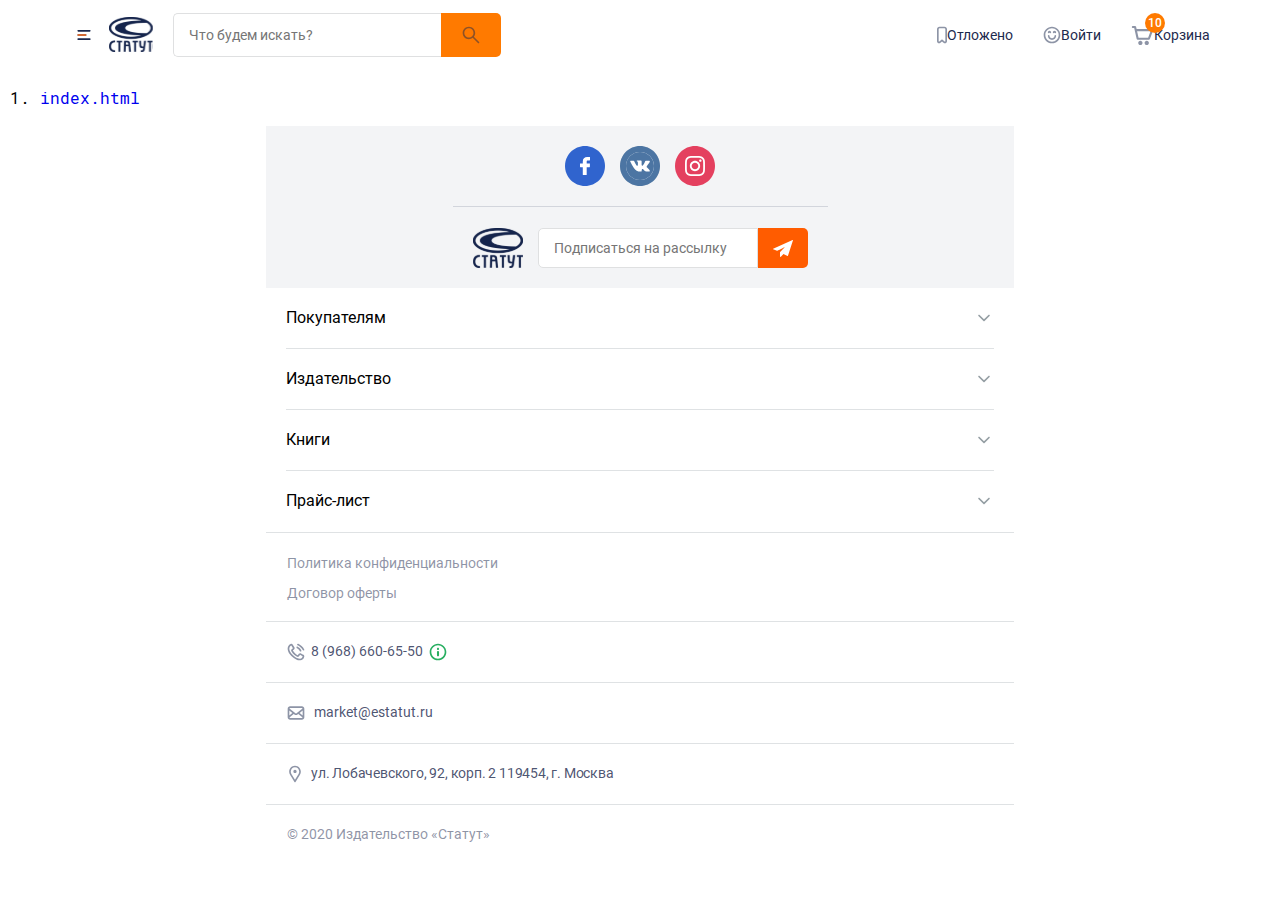
==== pages/pages.html @ 4361071c "first commit" ====
<!DOCTYPE html>
<html>
<head>
    <!--[if IE 6]>		<html id="section-reco_main" class="nojs ie6 ieb7 ieb8 ieb9 ieb10 split1 nosplit5 platform-PC platform-notouch"><![endif]-->
	<!--[if IE 7]>		<html id="section-reco_main" class="nojs iea6 ie7 ieb8 ieb9 ieb10 split1 nosplit5 platform-PC platform-notouch"><![endif]-->
	<!--[if IE 8]>		<html id="section-reco_main" class="nojs iea6 iea7 ie8 ieb9 ieb10 split1 nosplit5 platform-PC platform-notouch"><![endif]-->
	<!--[if IE 9]>		<html id="section-reco_main" class="nojs iea6 iea7 iea8 ie9 ieb10 split1 nosplit5 platform-PC platform-notouch"><![endif]-->
	<meta name="viewport" content="width=device-width">
	<meta name="MobileOptimized" content="320"/>
	<meta name="HandheldFriendly" content="true"/>
	<meta charset="utf-8">
	<meta name="viewport min-width=320px" content="min-width=320, initial-scale=1.0" />
	<link rel="stylesheet" type="text/css" href="./style.css">
	<!--[if lt IE 9]>
		<script src="//cdnjs.cloudflare.com/ajax/libs/html5shiv/r29/html5.min.js"></script>
	<![endif]-->
	<title>index</title>
</head>
<body>
	<header>
	<div class="header container">
		<section class="header__block__top">
			<div class="header__navigation">
				<ul class="header__navigation-list">
					<li>
						<a href="#" class="header__link">
							<svg width="12" height="18" viewBox="0 0 12 18" fill="none" xmlns="http://www.w3.org/2000/svg">
<path fill-rule="evenodd" clip-rule="evenodd" d="M9.58435 8.87971L5.99996 14.7921L2.41557 8.87971C0.677036 6.01205 2.69699 2.30942 5.99996 2.30942C9.30293 2.30942 11.3229 6.01205 9.58435 8.87971ZM1.04793 9.74421C-1.35394 5.78238 1.43673 0.666992 5.99996 0.666992C10.5632 0.666992 13.3539 5.78238 10.952 9.74421L6.53553 17.029C6.28928 17.4352 5.71064 17.4352 5.46439 17.029L1.04793 9.74421ZM6.00012 4.77305C5.11178 4.77305 4.39164 5.50839 4.39164 6.41547C4.39164 7.32256 5.11178 8.0579 6.00012 8.0579C6.88846 8.0579 7.6086 7.32256 7.6086 6.41547C7.6086 5.50839 6.88846 4.77305 6.00012 4.77305Z" fill="#1C294D" fill-opacity="0.5"/>
</svg>
Москва
						</a>
					</li>
					<li>
						<a href="#" class="header__link">
							<svg width="18" height="18" viewBox="0 0 18 18" fill="none" xmlns="http://www.w3.org/2000/svg">
<path fill-rule="evenodd" clip-rule="evenodd" d="M12.8214 0.666992H5.17847C4.51543 0.666992 3.87954 0.930384 3.4107 1.39923L1.39886 3.41107C0.930019 3.87991 0.666626 4.51579 0.666626 5.17884V6.50033V14.8337C0.666626 16.2144 1.78591 17.3337 3.16663 17.3337H14.8333C16.214 17.3337 17.3333 16.2144 17.3333 14.8337V6.50033V5.17884C17.3333 4.5158 17.0699 3.87991 16.6011 3.41107L14.5892 1.39923C14.1204 0.930385 13.4845 0.666992 12.8214 0.666992ZM14.8333 4.00033L13.4107 2.57774C13.2544 2.42146 13.0425 2.33366 12.8214 2.33366H5.17847C4.95746 2.33366 4.7455 2.42146 4.58922 2.57774L3.16663 4.00033H14.8333ZM2.33329 6.50033V14.8337C2.33329 15.2939 2.70639 15.667 3.16663 15.667H14.8333C15.2935 15.667 15.6666 15.2939 15.6666 14.8337V6.50033C15.6666 6.04009 15.2935 5.66699 14.8333 5.66699H3.16663C2.70639 5.66699 2.33329 6.04009 2.33329 6.50033ZM3.99996 13.167C3.99996 12.7068 4.37306 12.3337 4.83329 12.3337H6.49996C6.9602 12.3337 7.33329 12.7068 7.33329 13.167C7.33329 13.6272 6.9602 14.0003 6.49996 14.0003H4.83329C4.37306 14.0003 3.99996 13.6272 3.99996 13.167ZM4.83329 9.83366C4.37306 9.83366 3.99996 10.2068 3.99996 10.667C3.99996 11.1272 4.37306 11.5003 4.83329 11.5003H8.16663C8.62686 11.5003 8.99996 11.1272 8.99996 10.667C8.99996 10.2068 8.62686 9.83366 8.16663 9.83366H4.83329Z" fill="#1C294D" fill-opacity="0.5"/>
</svg>
Доставка и оплата
						</a>
					</li>
					<li>
						<a href="#" class="header__link">
							<svg width="18" height="18" viewBox="0 0 18 18" fill="none" xmlns="http://www.w3.org/2000/svg">
<path fill-rule="evenodd" clip-rule="evenodd" d="M1.49996 0.666992C1.03972 0.666992 0.666626 1.04009 0.666626 1.50033V16.5003C0.666626 16.9606 1.03972 17.3337 1.49996 17.3337H3.99996C4.4602 17.3337 4.83329 16.9606 4.83329 16.5003V4.83366H8.16663V6.50033H7.33329C6.41282 6.50033 5.66663 7.24652 5.66663 8.16699V13.167C5.66663 14.0875 6.41282 14.8337 7.33329 14.8337H15.6666C16.5871 14.8337 17.3333 14.0875 17.3333 13.167V8.16699C17.3333 7.24652 16.5871 6.50033 15.6666 6.50033H14.8333V4.83366H16.5C16.9602 4.83366 17.3333 4.46056 17.3333 4.00033V1.50033C17.3333 1.04009 16.9602 0.666992 16.5 0.666992H1.49996ZM14 3.16699H15.6666V2.33366H2.33329V15.667H3.16663V4.00033C3.16663 3.54009 3.53972 3.16699 3.99996 3.16699H8.99996H14ZM13.1666 4.83366V6.50033H9.83329V4.83366H13.1666ZM8.99996 13.167H14H15.6666V11.5003V9.83366V8.16699H14H8.99996H7.33329V9.83366V11.5003V13.167H8.99996Z" fill="#1C294D" fill-opacity="0.5"/>
</svg>
Адрес и часы работы
						</a>
					</li>
				</ul>
			</div>
			<div class="header__contact">
				<ul class="header__contact-list">
					<li>
						<a href="#" class="header__link">
							<svg width="18" height="14" viewBox="0 0 18 14" fill="none" xmlns="http://www.w3.org/2000/svg">
<path fill-rule="evenodd" clip-rule="evenodd" d="M3.16663 0.333008C1.78591 0.333008 0.666626 1.4523 0.666626 2.83301V11.1663C0.666626 12.5471 1.78591 13.6663 3.16663 13.6663H14.8333C16.214 13.6663 17.3333 12.5471 17.3333 11.1663V2.83301C17.3333 1.4523 16.214 0.333008 14.8333 0.333008H3.16663ZM2.40939 2.48462C2.5413 2.19837 2.83076 1.99967 3.16663 1.99967H14.8333C15.1692 1.99967 15.4586 2.19837 15.5905 2.48462L9.51158 7.2127C9.21065 7.44675 8.78927 7.44675 8.48834 7.2127L2.40939 2.48462ZM2.33329 4.53687V9.38714L5.3438 6.87838L2.33329 4.53687ZM2.40238 11.4991C2.53083 11.7937 2.82468 11.9997 3.16663 11.9997H14.8333C15.1752 11.9997 15.4691 11.7937 15.5975 11.4991L11.3095 7.92573L10.5348 8.52829C9.63204 9.23044 8.36789 9.23044 7.46511 8.52829L6.6904 7.92573L2.40238 11.4991ZM15.6666 9.38714V4.53687L12.6561 6.87838L15.6666 9.38714Z" fill="#1C294D" fill-opacity="0.5"/>
</svg>
market@estatut.ru
						</a>
					</li>
					<li>
						<a href="#" class="header__link">
							<svg width="18" height="18" viewBox="0 0 18 18" fill="none" xmlns="http://www.w3.org/2000/svg">
<path fill-rule="evenodd" clip-rule="evenodd" d="M4.24822 2.49769L4.24878 2.49839L4.24822 2.49769ZM4.28406 2.55396L5.9545 5.18607C5.75265 5.37559 5.53247 5.5633 5.29551 5.76533C5.09185 5.93896 4.87579 6.12316 4.64831 6.32816C4.08451 6.83626 3.97561 7.65343 4.3405 8.28938C6.27004 11.6523 8.9018 13.1825 10.0794 13.7319C10.7888 14.0629 11.5596 13.8017 11.9887 13.2608L13.1446 11.8037C13.1446 11.8037 13.1456 11.8029 13.1473 11.8026C13.1491 11.8023 13.1523 11.8026 13.1523 11.8026C13.1523 11.8026 13.1548 11.8031 13.1572 11.8046C13.8308 12.2163 14.7705 12.7758 15.6337 13.2494C15.4787 14.1763 15.1226 14.7163 14.7299 15.0463C14.3176 15.393 13.7844 15.5754 13.1897 15.6412C12.0023 15.7727 10.7968 15.416 10.5295 15.3291C10.2345 15.1797 8.61709 14.3366 6.88912 12.9704C5.10731 11.5616 3.32066 9.684 2.63734 7.53061C2.13796 5.95684 2.32626 4.8494 2.71877 4.0855C3.09821 3.34703 3.71224 2.84581 4.28406 2.55396ZM3.67978 0.996162C4.46698 0.626415 5.28098 1.01193 5.66013 1.60936L7.40765 4.36293C7.76094 4.91961 7.78516 5.73339 7.21082 6.29085C6.96467 6.52977 6.62221 6.82341 6.30354 7.09666C6.12861 7.24666 5.96085 7.39051 5.82012 7.51579C7.48078 10.3794 9.70098 11.7043 10.7108 12.1888L11.8349 10.7718C12.3656 10.1028 13.3105 9.94643 14.0301 10.3862C14.6958 10.7931 15.6161 11.3407 16.4501 11.798C17.0063 12.1029 17.4042 12.7387 17.2914 13.4564C17.089 14.7456 16.5601 15.6846 15.8065 16.3181C15.0655 16.9411 14.1827 17.2054 13.3741 17.295C11.7836 17.4711 10.2623 16.9942 9.9845 16.902C9.91416 16.8787 9.85579 16.8541 9.79305 16.8225C9.49481 16.6725 7.73724 15.765 5.85136 14.2738C3.9851 12.7982 1.8804 10.6637 1.04539 8.03229C0.432038 6.09937 0.613479 4.53211 1.23262 3.32714C1.8409 2.1433 2.82598 1.39719 3.67978 0.996162Z" fill="#1C294D" fill-opacity="0.5"/>
<path fill-rule="evenodd" clip-rule="evenodd" d="M11.2587 0.743003C10.8397 0.551375 10.3441 0.734563 10.1518 1.15217C9.95951 1.56977 10.1433 2.06365 10.5624 2.25528C12.5011 3.14183 14.72 4.8086 15.7339 7.10862C15.9194 7.52929 16.4119 7.72049 16.834 7.53568C17.2562 7.35087 17.448 6.86003 17.2626 6.43937C16.024 3.62988 13.4061 1.72497 11.2587 0.743003ZM10.6407 3.69451C10.2283 3.48903 9.72682 3.65561 9.52063 4.06657C9.31443 4.47754 9.48158 4.97726 9.89397 5.18274C10.6784 5.57363 11.2214 5.94198 11.6597 6.37882C12.0981 6.81566 12.4677 7.3567 12.8599 8.13847C13.0661 8.54943 13.5676 8.71601 13.98 8.51053C14.3924 8.30505 14.5595 7.80532 14.3533 7.39435C13.9107 6.51223 13.4455 5.80536 12.8403 5.20227C12.2352 4.59918 11.5258 4.13558 10.6407 3.69451Z" fill="#1C294D" fill-opacity="0.5"/>
</svg>

							8 (968) 660-65-50
							<svg width="18" height="18" viewBox="0 0 18 18" fill="none" xmlns="http://www.w3.org/2000/svg">
<path fill-rule="evenodd" clip-rule="evenodd" d="M9.00002 17.3337C4.39765 17.3337 0.666687 13.6027 0.666687 9.00033C0.666687 4.39795 4.39765 0.666992 9.00002 0.666992C13.6024 0.666992 17.3334 4.39795 17.3334 9.00033C17.3334 13.6027 13.6024 17.3337 9.00002 17.3337ZM9.00002 2.33366C5.31812 2.33366 2.33335 5.31843 2.33335 9.00033C2.33335 12.6822 5.31812 15.667 9.00002 15.667C12.6819 15.667 15.6667 12.6822 15.6667 9.00033C15.6667 5.31843 12.6819 2.33366 9.00002 2.33366ZM9.00002 7.95866C9.57532 7.95866 10.0417 8.42503 10.0417 9.00033V12.3337C10.0417 12.909 9.57532 13.3753 9.00002 13.3753C8.42472 13.3753 7.95835 12.909 7.95835 12.3337V9.00033C7.95835 8.42503 8.42472 7.95866 9.00002 7.95866ZM9.00002 4.83366C8.42472 4.83366 7.95835 5.30003 7.95835 5.87533C7.95835 6.45062 8.42472 6.91699 9.00002 6.91699C9.57532 6.91699 10.0417 6.45062 10.0417 5.87533C10.0417 5.30003 9.57532 4.83366 9.00002 4.83366Z" fill="#27AE60"/>
</svg>

						</a>
					</li>
				</ul>
			</div>
		</section>

		<div class="header__line"></div>

		<section class="header__block__bottom">
			<div class="header__block-content">
				<div class="header__block-search">
					<a class="header__burger none">
						<svg width="20" height="20" viewBox="0 0 20 20" fill="none" xmlns="http://www.w3.org/2000/svg">
<path fill-rule="evenodd" clip-rule="evenodd" d="M3.33334 5.83333C3.33334 5.3731 3.70644 5 4.16668 5H15.8333C16.2936 5 16.6667 5.3731 16.6667 5.83333C16.6667 6.29357 16.2936 6.66667 15.8333 6.66667H4.16668C3.70644 6.66667 3.33334 6.29357 3.33334 5.83333ZM3.33334 10C3.33334 9.53976 3.70644 9.16667 4.16668 9.16667H11.6667C12.1269 9.16667 12.5 9.53976 12.5 10C12.5 10.4602 12.1269 10.8333 11.6667 10.8333H4.16668C3.70644 10.8333 3.33334 10.4602 3.33334 10ZM4.16668 13.3333C3.70644 13.3333 3.33334 13.7064 3.33334 14.1667C3.33334 14.6269 3.70644 15 4.16668 15H15.8333C16.2936 15 16.6667 14.6269 16.6667 14.1667C16.6667 13.7064 16.2936 13.3333 15.8333 13.3333H4.16668Z" fill="#1C294D"/>
<path fill-rule="evenodd" clip-rule="evenodd" d="M3.33398 10.0003C3.33398 9.54009 3.70708 9.16699 4.16732 9.16699H11.6673C12.1276 9.16699 12.5007 9.54009 12.5007 10.0003C12.5007 10.4606 12.1276 10.8337 11.6673 10.8337H4.16732C3.70708 10.8337 3.33398 10.4606 3.33398 10.0003Z" fill="#FC6E1D"/>
</svg>

					</a>
					<div class="header__logo">
						<svg width="50" height="40" viewBox="0 0 50 40" fill="none" xmlns="http://www.w3.org/2000/svg" xmlns:xlink="http://www.w3.org/1999/xlink">
<rect width="50" height="40" fill="url(#pattern0)"/>
<defs>
<pattern id="pattern0" patternContentUnits="objectBoundingBox" width="1" height="1">
<use xlink:href="#image0" transform="translate(0 -0.00163983) scale(0.000596303 0.000745379)"/>
</pattern>
<image id="image0" width="1677" height="1346" xlink:href="[data-uri]"/>
</defs>
</svg>

					</div>
					<input type="search" class="header__input" placeholder="Что будем искать?">
					<button class="header__button">
						<svg width="18" height="18" viewBox="0 0 18 18" fill="none" xmlns="http://www.w3.org/2000/svg">
<path fill-rule="evenodd" clip-rule="evenodd" d="M0.66666 6.91699C0.66666 10.3688 3.46488 13.167 6.91666 13.167C8.35969 13.167 9.6885 12.6779 10.7464 11.8566C10.7862 11.9409 10.841 12.0199 10.9107 12.0896L15.9107 17.0896C16.2362 17.415 16.7638 17.415 17.0893 17.0896C17.4147 16.7641 17.4147 16.2365 17.0893 15.9111L12.0893 10.9111C12.0195 10.8414 11.9405 10.7866 11.8562 10.7467C12.6776 9.68883 13.1667 8.36002 13.1667 6.91699C13.1667 3.46521 10.3684 0.666992 6.91666 0.666992C3.46488 0.666992 0.66666 3.46521 0.66666 6.91699ZM2.33333 6.91699C2.33333 4.38569 4.38536 2.33366 6.91666 2.33366C9.44797 2.33366 11.5 4.38569 11.5 6.91699C11.5 9.4483 9.44797 11.5003 6.91666 11.5003C4.38536 11.5003 2.33333 9.4483 2.33333 6.91699Z" fill="#1C294D" fill-opacity="0.5"/>
</svg>

						<svg width="18" height="18" viewBox="0 0 18 18" fill="none" xmlns="http://www.w3.org/2000/svg">
<path fill-rule="evenodd" clip-rule="evenodd" d="M0.666706 6.91699C0.666706 10.3688 3.46493 13.167 6.91671 13.167C8.35974 13.167 9.68855 12.6779 10.7464 11.8566C10.7863 11.9409 10.8411 12.0199 10.9108 12.0896L15.9108 17.0896C16.2362 17.415 16.7639 17.415 17.0893 17.0896C17.4147 16.7641 17.4147 16.2365 17.0893 15.9111L12.0893 10.9111C12.0196 10.8414 11.9406 10.7866 11.8563 10.7467C12.6777 9.68883 13.1667 8.36002 13.1667 6.91699C13.1667 3.46521 10.3685 0.666992 6.91671 0.666992C3.46493 0.666992 0.666706 3.46521 0.666706 6.91699ZM2.33337 6.91699C2.33337 4.38569 4.3854 2.33366 6.91671 2.33366C9.44801 2.33366 11.5 4.38569 11.5 6.91699C11.5 9.4483 9.44801 11.5003 6.91671 11.5003C4.3854 11.5003 2.33337 9.4483 2.33337 6.91699Z" fill="white"/>
</svg>

						<span>Искать</span>
					</button>
				</div>
				<div class="header__user-content">
					<ul class="header__user-list">
						<li>
							<a href="#" class="header__user-link">
								<svg width="10" height="18" viewBox="0 0 10 18" fill="none" xmlns="http://www.w3.org/2000/svg">
<path fill-rule="evenodd" clip-rule="evenodd" d="M1.66667 3.1818C1.66667 2.71884 2.03976 2.34353 2.5 2.34353H7.5C7.96024 2.34353 8.33333 2.71884 8.33333 3.1818V15.2339C8.33333 15.5967 7.90607 15.7882 7.63793 15.5454L5.55747 13.6619C5.24055 13.375 4.75945 13.375 4.44253 13.6619L2.36207 15.5454C2.09393 15.7882 1.66667 15.5967 1.66667 15.2339V3.1818ZM2.5 0.666992H7.5C8.88071 0.666992 10 1.79291 10 3.1818V15.2339C10 17.0482 7.86366 18.0053 6.52299 16.7916L5 15.4128L3.47701 16.7916C2.13633 18.0053 0 17.0482 0 15.2339V3.1818C0 1.79291 1.11929 0.666992 2.5 0.666992Z" fill="#1C294D" fill-opacity="0.5"/>
</svg>
Отложено
							</a>
						</li>
						<li>
							<a href="#" class="header__user-link">
								<svg width="18" height="18" viewBox="0 0 18 18" fill="none" xmlns="http://www.w3.org/2000/svg">
<path fill-rule="evenodd" clip-rule="evenodd" d="M0.666626 9.00033C0.666626 13.6027 4.39759 17.3337 8.99996 17.3337C13.6023 17.3337 17.3333 13.6027 17.3333 9.00033C17.3333 4.39795 13.6023 0.666992 8.99996 0.666992C4.39759 0.666992 0.666626 4.39795 0.666626 9.00033ZM2.33329 9.00033C2.33329 5.31843 5.31806 2.33366 8.99996 2.33366C12.6819 2.33366 15.6666 5.31843 15.6666 9.00033C15.6666 12.6822 12.6819 15.667 8.99996 15.667C5.31806 15.667 2.33329 12.6822 2.33329 9.00033ZM6.49996 9.83366C6.49996 9.37342 6.12686 9.00033 5.66663 9.00033C5.20639 9.00033 4.83329 9.37342 4.83329 9.83366C4.83329 12.1348 6.69877 14.0003 8.99996 14.0003C11.3011 14.0003 13.1666 12.1348 13.1666 9.83366C13.1666 9.37342 12.7935 9.00033 12.3333 9.00033C11.8731 9.00033 11.5 9.37342 11.5 9.83366C11.5 11.2144 10.3807 12.3337 8.99996 12.3337C7.61925 12.3337 6.49996 11.2144 6.49996 9.83366ZM5.66663 7.33366C6.12686 7.33366 6.49996 6.96056 6.49996 6.50033C6.49996 6.96056 6.87306 7.33366 7.33329 7.33366C7.79353 7.33366 8.16663 6.96056 8.16663 6.50033C8.16663 5.57985 7.42043 4.83366 6.49996 4.83366C5.57948 4.83366 4.83329 5.57985 4.83329 6.50033C4.83329 6.96056 5.20639 7.33366 5.66663 7.33366ZM11.5 6.50033C11.5 6.96056 11.1269 7.33366 10.6666 7.33366C10.2064 7.33366 9.83329 6.96056 9.83329 6.50033C9.83329 5.57985 10.5795 4.83366 11.5 4.83366C12.4204 4.83366 13.1666 5.57985 13.1666 6.50033C13.1666 6.96056 12.7935 7.33366 12.3333 7.33366C11.8731 7.33366 11.5 6.96056 11.5 6.50033Z" fill="#1C294D" fill-opacity="0.5"/>
</svg>
Войти
							</a>
						</li>
						<li>
							<a href="#" class="header__user-link">
								<sapn class="header__basket">
								<svg width="18" height="16" viewBox="0 0 18 16" fill="none" xmlns="http://www.w3.org/2000/svg">
<path fill-rule="evenodd" clip-rule="evenodd" d="M1.50002 0.5C1.03978 0.5 0.666687 0.873096 0.666687 1.33333C0.666687 1.79357 1.03978 2.16667 1.50002 2.16667V1.33333L1.50003 2.16667H1.50006H1.5002H1.5003H1.50042H1.50056H1.50073H1.50161H1.50283H1.50357H1.50397H1.5044H1.5063H1.50854H1.50915H1.50978H1.51111H1.54315H1.66278H2.07294H2.5015L4.43741 10.6847C4.53722 11.1239 4.96695 11.4025 5.40589 11.3186C5.45662 11.3283 5.50898 11.3333 5.56252 11.3333H14C14.3474 11.3333 14.6583 11.1179 14.7803 10.7926L17.2803 4.12594C17.3763 3.87002 17.3406 3.58332 17.185 3.35867C17.0293 3.13403 16.7733 3 16.5 3H4.40006L3.9793 1.14865C3.89307 0.769242 3.55577 0.5 3.16669 0.5H2.07294H1.66278H1.54315H1.53806H1.53328H1.53213H1.531H1.5288H1.52463H1.51723H1.51639H1.51558H1.51478H1.51401H1.51325H1.51252H1.51111H1.5063H1.5044H1.50397H1.50357H1.50283H1.50073H1.50042H1.5003H1.5002H1.50006H1.50003L1.50002 1.33333V0.5ZM4.77885 4.66667L5.91521 9.66667H13.4225L15.2975 4.66667H4.77885ZM7.33335 12.1667C6.41288 12.1667 5.66669 12.9129 5.66669 13.8333C5.66669 14.7538 6.41288 15.5 7.33335 15.5C8.25383 15.5 9.00002 14.7538 9.00002 13.8333C9.00002 12.9129 8.25383 12.1667 7.33335 12.1667ZM10.6667 13.8333C10.6667 12.9129 11.4129 12.1667 12.3334 12.1667C13.2538 12.1667 14 12.9129 14 13.8333C14 14.7538 13.2538 15.5 12.3334 15.5C11.4129 15.5 10.6667 14.7538 10.6667 13.8333Z" fill="#1C294D" fill-opacity="0.5"/>
</svg>

								</sapn>Корзина
							</a>
						</li>
					</ul>
				</div>
			</div>
			<nav class="header__menu">
				<div class="header__burger"><svg width="20" height="20" viewBox="0 0 20 20" fill="none" xmlns="http://www.w3.org/2000/svg">
<path fill-rule="evenodd" clip-rule="evenodd" d="M3.33334 5.83333C3.33334 5.3731 3.70644 5 4.16668 5H15.8333C16.2936 5 16.6667 5.3731 16.6667 5.83333C16.6667 6.29357 16.2936 6.66667 15.8333 6.66667H4.16668C3.70644 6.66667 3.33334 6.29357 3.33334 5.83333ZM3.33334 10C3.33334 9.53976 3.70644 9.16667 4.16668 9.16667H11.6667C12.1269 9.16667 12.5 9.53976 12.5 10C12.5 10.4602 12.1269 10.8333 11.6667 10.8333H4.16668C3.70644 10.8333 3.33334 10.4602 3.33334 10ZM4.16668 13.3333C3.70644 13.3333 3.33334 13.7064 3.33334 14.1667C3.33334 14.6269 3.70644 15 4.16668 15H15.8333C16.2936 15 16.6667 14.6269 16.6667 14.1667C16.6667 13.7064 16.2936 13.3333 15.8333 13.3333H4.16668Z" fill="#1C294D"/>
<path fill-rule="evenodd" clip-rule="evenodd" d="M3.33398 10.0003C3.33398 9.54009 3.70708 9.16699 4.16732 9.16699H11.6673C12.1276 9.16699 12.5007 9.54009 12.5007 10.0003C12.5007 10.4606 12.1276 10.8337 11.6673 10.8337H4.16732C3.70708 10.8337 3.33398 10.4606 3.33398 10.0003Z" fill="#FC6E1D"/>
</svg>
</div>
				<li><a href="#">Каталог</a></li>
				<li><a href="#">Авторы</a></li>
				<li><a href="#">Новинки</a></li>
				<li class="header__menu-sale">
					<svg width="18" height="18" viewBox="0 0 18 18" fill="none" xmlns="http://www.w3.org/2000/svg">
<path fill-rule="evenodd" clip-rule="evenodd" d="M0.918192 0.918552C1.25361 0.583139 1.79744 0.583139 2.13286 0.918552L5.06389 3.8495C5.30837 3.73771 5.57322 3.66299 5.85107 3.63217L8.70855 3.31517C9.48639 3.22888 10.2613 3.50076 10.8147 4.05414L16.5786 9.81791C17.5849 10.8242 17.5849 12.4556 16.5786 13.4618L13.4614 16.579C12.4551 17.5852 10.8236 17.5852 9.81736 16.579L3.82788 10.5896C3.22584 9.98762 2.96006 9.12708 3.11777 8.29042L3.60307 5.71583C3.64788 5.47813 3.72471 5.25263 3.82881 5.04374L0.918192 2.13319C0.58277 1.79778 0.58277 1.25397 0.918192 0.918552ZM6.03955 7.25442L5.21628 6.43117L4.80585 8.6086C4.75328 8.88748 4.84187 9.17434 5.04255 9.37501L11.032 15.3643C11.3675 15.6998 11.9113 15.6998 12.2467 15.3643L15.3639 12.2472C15.6993 11.9118 15.6993 11.368 15.3639 11.0326L9.6 5.26878C9.41554 5.08432 9.15724 4.99369 8.89796 5.02245L6.50261 5.28819L7.2744 6.05996C7.88948 5.88505 8.57852 6.03973 9.06279 6.52398C9.77433 7.2355 9.77433 8.3891 9.06279 9.10062C8.35125 9.81214 7.19762 9.81214 6.48608 9.10062C5.98657 8.60112 5.83773 7.88376 6.03955 7.25442Z" fill="#FF283D"/>
</svg>

					<a href="#">Скидки</a>
				</li>
				<li><a href="#">Партнёрам</a></li>
				<li><a href="#">Мы</a></li>
			</nav>
		</section>
	</div>
</header>

	
<ol>
	
	<li>
		<a href="http://localhost:3000/index.html">index.html</a>
	</li>
	
</ol>

	


	<footer>
		<div class="footer__link-conteiner">
			<div class="footer__social-network">
				<div class="footer__links">
					<div class="footer__img-links">
						<svg width="40" height="40" viewBox="0 0 40 40" fill="none" xmlns="http://www.w3.org/2000/svg">
<path fill-rule="evenodd" clip-rule="evenodd" d="M20 40C31.0457 40 40 31.0457 40 20C40 8.9543 31.0457 0 20 0C8.9543 0 0 8.9543 0 20C0 31.0457 8.9543 40 20 40Z" fill="#3064CE"/>
<path d="M24.6234 11.0037L22.2249 11C19.5302 11 17.7888 12.7387 17.7888 15.4298V17.4723H15.3771C15.1688 17.4723 15 17.6367 15 17.8395V20.7988C15 21.0016 15.1689 21.1658 15.3771 21.1658H17.7888V28.633C17.7888 28.8358 17.9575 29 18.1659 29H21.3124C21.5208 29 21.6896 28.8356 21.6896 28.633V21.1658H24.5093C24.7177 21.1658 24.8865 21.0016 24.8865 20.7988L24.8876 17.8395C24.8876 17.7421 24.8478 17.6489 24.7772 17.5799C24.7066 17.511 24.6103 17.4723 24.5103 17.4723H21.6896V15.7409C21.6896 14.9087 21.8933 14.4862 23.0073 14.4862L24.623 14.4857C24.8312 14.4857 25 14.3212 25 14.1186V11.3708C25 11.1683 24.8314 11.0041 24.6234 11.0037Z" fill="white"/>
</svg>

					</div>
					<div class="footer__img-links">
						<svg width="40" height="40" viewBox="0 0 40 40" fill="none" xmlns="http://www.w3.org/2000/svg">
<path d="M39.5 20C39.5 30.7696 30.7696 39.5 20 39.5C9.23045 39.5 0.5 30.7696 0.5 20C0.5 9.23045 9.23045 0.5 20 0.5C30.7696 0.5 39.5 9.23045 39.5 20Z" stroke="#282F36" stroke-opacity="0.15"/>
<path fill-rule="evenodd" clip-rule="evenodd" d="M19.9969 10.0059C17.2819 10.0059 16.9414 10.0174 15.8752 10.066C14.8111 10.1145 14.0844 10.2836 13.4485 10.5307C12.7912 10.7861 12.2337 11.128 11.6779 11.6837C11.1221 12.2395 10.7803 12.797 10.5248 13.4544C10.2777 14.0903 10.1087 14.817 10.0602 15.881C10.0115 16.9473 10 17.2877 10 20.0027C10 22.7177 10.0115 23.0581 10.0602 24.1244C10.1087 25.1884 10.2777 25.9151 10.5248 26.551C10.7803 27.2084 11.1221 27.7659 11.6779 28.3217C12.2337 28.8774 12.7912 29.2193 13.4485 29.4747C14.0844 29.7219 14.8111 29.8909 15.8752 29.9394C16.9414 29.988 17.2819 29.9995 19.9969 29.9995C22.7118 29.9995 23.0523 29.988 24.1185 29.9394C25.1826 29.8909 25.9093 29.7219 26.5452 29.4747C27.2025 29.2193 27.76 28.8774 28.3158 28.3217C28.8716 27.7659 29.2134 27.2084 29.4689 26.551C29.716 25.9151 29.885 25.1884 29.9335 24.1244C29.9822 23.0581 29.9937 22.7177 29.9937 20.0027C29.9937 17.2877 29.9822 16.9473 29.9335 15.881C29.885 14.817 29.716 14.0903 29.4689 13.4544C29.2134 12.797 28.8716 12.2395 28.3158 11.6837C27.76 11.128 27.2025 10.7861 26.5452 10.5307C25.9093 10.2836 25.1826 10.1145 24.1185 10.066C23.0523 10.0174 22.7118 10.0059 19.9969 10.0059ZM19.9969 11.8071C22.6661 11.8071 22.9823 11.8173 24.0364 11.8654C25.0111 11.9098 25.5404 12.0727 25.8927 12.2096C26.3593 12.3909 26.6923 12.6076 27.0421 12.9574C27.392 13.3072 27.6086 13.6402 27.79 14.1069C27.9269 14.4591 28.0897 14.9884 28.1342 15.9631C28.1823 17.0172 28.1925 17.3334 28.1925 20.0027C28.1925 22.672 28.1823 22.9882 28.1342 24.0423C28.0897 25.017 27.9269 25.5463 27.79 25.8986C27.6086 26.3652 27.392 26.6982 27.0421 27.048C26.6923 27.3978 26.3593 27.6145 25.8927 27.7958C25.5404 27.9327 25.0111 28.0956 24.0364 28.14C22.9825 28.1881 22.6663 28.1983 19.9969 28.1983C17.3274 28.1983 17.0113 28.1881 15.9573 28.14C14.9826 28.0956 14.4533 27.9327 14.101 27.7958C13.6344 27.6145 13.3013 27.3978 12.9515 27.048C12.6017 26.6982 12.3851 26.3652 12.2037 25.8986C12.0668 25.5463 11.904 25.017 11.8595 24.0423C11.8114 22.9882 11.8012 22.672 11.8012 20.0027C11.8012 17.3334 11.8114 17.0172 11.8595 15.9631C11.904 14.9884 12.0668 14.4591 12.2037 14.1069C12.3851 13.6402 12.6017 13.3072 12.9515 12.9574C13.3013 12.6076 13.6344 12.3909 14.101 12.2096C14.4533 12.0727 14.9826 11.9098 15.9573 11.8654C17.0114 11.8173 17.3276 11.8071 19.9969 11.8071Z" fill="#282F36" fill-opacity="0.3"/>
<path fill-rule="evenodd" clip-rule="evenodd" d="M19.9969 23.3359C18.1565 23.3359 16.6646 21.844 16.6646 20.0036C16.6646 18.1633 18.1565 16.6713 19.9969 16.6713C21.8372 16.6713 23.3291 18.1633 23.3291 20.0036C23.3291 21.844 21.8372 23.3359 19.9969 23.3359ZM19.9969 14.8701C17.1617 14.8701 14.8633 17.1685 14.8633 20.0036C14.8633 22.8388 17.1617 25.1371 19.9969 25.1371C22.832 25.1371 25.1304 22.8388 25.1304 20.0036C25.1304 17.1685 22.832 14.8701 19.9969 14.8701Z" fill="#282F36" fill-opacity="0.3"/>
<path fill-rule="evenodd" clip-rule="evenodd" d="M26.5328 14.6664C26.5328 15.329 25.9957 15.866 25.3332 15.866C24.6707 15.866 24.1336 15.329 24.1336 14.6664C24.1336 14.0039 24.6707 13.4668 25.3332 13.4668C25.9957 13.4668 26.5328 14.0039 26.5328 14.6664Z" fill="#282F36" fill-opacity="0.3"/>
<path fill-rule="evenodd" clip-rule="evenodd" d="M20 40C31.0457 40 40 31.0457 40 20C40 8.9543 31.0457 0 20 0C8.9543 0 0 8.9543 0 20C0 31.0457 8.9543 40 20 40Z" fill="#4C75A3"/>
<path fill-rule="evenodd" clip-rule="evenodd" d="M20 34C27.732 34 34 27.732 34 20C34 12.268 27.732 6 20 6C12.268 6 6 12.268 6 20C6 27.732 12.268 34 20 34Z" fill="white"/>
<path d="M20 6C12.2683 6 6 12.268 6 20C6 27.732 12.2683 34 20 34C27.7317 34 34 27.732 34 20C34 12.268 27.7317 6 20 6ZM27.1015 21.5141C27.7541 22.1515 28.4444 22.7513 29.0302 23.4545C29.2897 23.7656 29.5343 24.0873 29.7205 24.4491C29.9863 24.965 29.7463 25.5307 29.2845 25.5613L26.4164 25.5608C25.6756 25.6221 25.0861 25.3233 24.5891 24.8169C24.1924 24.4133 23.8243 23.9822 23.4422 23.5648C23.2861 23.3935 23.1217 23.2322 22.9258 23.1054C22.5348 22.851 22.195 22.9289 21.971 23.3374C21.7427 23.753 21.6906 24.2136 21.6688 24.6762C21.6376 25.3525 21.4337 25.5292 20.7551 25.561C19.3051 25.6289 17.9293 25.4089 16.6506 24.6779C15.5226 24.0331 14.6495 23.1231 13.8887 22.0928C12.4072 20.0842 11.2726 17.8797 10.2531 15.6119C10.0237 15.1012 10.1916 14.8279 10.755 14.8174C11.6911 14.7993 12.6272 14.8016 13.5633 14.8165C13.9443 14.8225 14.1963 15.0405 14.3427 15.4C14.8486 16.6446 15.4687 17.8287 16.2459 18.927C16.453 19.2194 16.6643 19.511 16.9654 19.7176C17.2977 19.9456 17.5509 19.8702 17.7076 19.4993C17.8078 19.2635 17.8511 19.0115 17.8729 18.7588C17.9473 17.8935 17.9562 17.0284 17.8273 16.1665C17.7471 15.6271 17.4438 15.2788 16.9061 15.1768C16.6323 15.125 16.6724 15.0236 16.8056 14.8672C17.0367 14.5968 17.2533 14.4295 17.6861 14.4295L20.9267 14.4289C21.4374 14.5292 21.552 14.7583 21.6213 15.2728L21.6241 18.874C21.6181 19.0731 21.7241 19.6631 22.0816 19.7935C22.368 19.888 22.5571 19.6583 22.7284 19.477C23.5055 18.6523 24.0592 17.6789 24.555 16.6715C24.7739 16.2272 24.9627 15.7675 25.146 15.3069C25.2823 14.9663 25.4943 14.7987 25.8787 14.8045L28.9992 14.8082C29.0912 14.8082 29.1846 14.809 29.2757 14.8248C29.8016 14.9147 29.9457 15.141 29.783 15.6541C29.5269 16.4601 29.0293 17.1315 28.5429 17.8047C28.0216 18.5254 27.4656 19.2209 26.9494 19.9447C26.4751 20.6064 26.5126 20.9395 27.1015 21.5141Z" fill="#4C75A3"/>
</svg>

					</div>
					<div class="footer__img-links">
						<svg width="40" height="40" viewBox="0 0 40 40" fill="none" xmlns="http://www.w3.org/2000/svg">
<path fill-rule="evenodd" clip-rule="evenodd" d="M20 40C31.0457 40 40 31.0457 40 20C40 8.9543 31.0457 0 20 0C8.9543 0 0 8.9543 0 20C0 31.0457 8.9543 40 20 40Z" fill="#E4405F"/>
<path fill-rule="evenodd" clip-rule="evenodd" d="M19.9969 10.0059C17.2819 10.0059 16.9414 10.0174 15.8752 10.066C14.8111 10.1145 14.0844 10.2836 13.4485 10.5307C12.7912 10.7861 12.2337 11.128 11.6779 11.6837C11.1221 12.2395 10.7803 12.797 10.5248 13.4544C10.2777 14.0903 10.1087 14.817 10.0602 15.881C10.0115 16.9473 10 17.2877 10 20.0027C10 22.7177 10.0115 23.0581 10.0602 24.1244C10.1087 25.1884 10.2777 25.9151 10.5248 26.551C10.7803 27.2084 11.1221 27.7659 11.6779 28.3217C12.2337 28.8774 12.7912 29.2193 13.4485 29.4747C14.0844 29.7219 14.8111 29.8909 15.8752 29.9394C16.9414 29.988 17.2819 29.9995 19.9969 29.9995C22.7118 29.9995 23.0523 29.988 24.1185 29.9394C25.1826 29.8909 25.9093 29.7219 26.5452 29.4747C27.2025 29.2193 27.76 28.8774 28.3158 28.3217C28.8716 27.7659 29.2134 27.2084 29.4689 26.551C29.716 25.9151 29.885 25.1884 29.9335 24.1244C29.9822 23.0581 29.9937 22.7177 29.9937 20.0027C29.9937 17.2877 29.9822 16.9473 29.9335 15.881C29.885 14.817 29.716 14.0903 29.4689 13.4544C29.2134 12.797 28.8716 12.2395 28.3158 11.6837C27.76 11.128 27.2025 10.7861 26.5452 10.5307C25.9093 10.2836 25.1826 10.1145 24.1185 10.066C23.0523 10.0174 22.7118 10.0059 19.9969 10.0059ZM19.9969 11.8071C22.6661 11.8071 22.9823 11.8173 24.0364 11.8654C25.0111 11.9098 25.5404 12.0727 25.8927 12.2096C26.3593 12.3909 26.6923 12.6076 27.0421 12.9574C27.392 13.3072 27.6086 13.6402 27.79 14.1069C27.9269 14.4591 28.0897 14.9884 28.1342 15.9631C28.1823 17.0172 28.1925 17.3334 28.1925 20.0027C28.1925 22.672 28.1823 22.9882 28.1342 24.0423C28.0897 25.017 27.9269 25.5463 27.79 25.8986C27.6086 26.3652 27.392 26.6982 27.0421 27.048C26.6923 27.3978 26.3593 27.6145 25.8927 27.7958C25.5404 27.9327 25.0111 28.0956 24.0364 28.14C22.9825 28.1881 22.6663 28.1983 19.9969 28.1983C17.3274 28.1983 17.0113 28.1881 15.9573 28.14C14.9826 28.0956 14.4533 27.9327 14.101 27.7958C13.6344 27.6145 13.3013 27.3978 12.9515 27.048C12.6017 26.6982 12.3851 26.3652 12.2037 25.8986C12.0668 25.5463 11.904 25.017 11.8595 24.0423C11.8114 22.9882 11.8012 22.672 11.8012 20.0027C11.8012 17.3334 11.8114 17.0172 11.8595 15.9631C11.904 14.9884 12.0668 14.4591 12.2037 14.1069C12.3851 13.6402 12.6017 13.3072 12.9515 12.9574C13.3013 12.6076 13.6344 12.3909 14.101 12.2096C14.4533 12.0727 14.9826 11.9098 15.9573 11.8654C17.0114 11.8173 17.3276 11.8071 19.9969 11.8071Z" fill="white"/>
<path fill-rule="evenodd" clip-rule="evenodd" d="M19.9969 23.3359C18.1565 23.3359 16.6646 21.844 16.6646 20.0036C16.6646 18.1633 18.1565 16.6713 19.9969 16.6713C21.8372 16.6713 23.3291 18.1633 23.3291 20.0036C23.3291 21.844 21.8372 23.3359 19.9969 23.3359ZM19.9969 14.8701C17.1617 14.8701 14.8633 17.1685 14.8633 20.0036C14.8633 22.8388 17.1617 25.1371 19.9969 25.1371C22.832 25.1371 25.1304 22.8388 25.1304 20.0036C25.1304 17.1685 22.832 14.8701 19.9969 14.8701Z" fill="white"/>
<path fill-rule="evenodd" clip-rule="evenodd" d="M26.5328 14.6664C26.5328 15.329 25.9957 15.866 25.3332 15.866C24.6707 15.866 24.1336 15.329 24.1336 14.6664C24.1336 14.0039 24.6707 13.4668 25.3332 13.4668C25.9957 13.4668 26.5328 14.0039 26.5328 14.6664Z" fill="white"/>
</svg>

					</div>
				</div>
				<div class="footer__mailings">
					<div class="footer__logo"><svg width="50" height="40" viewBox="0 0 50 40" fill="none" xmlns="http://www.w3.org/2000/svg" xmlns:xlink="http://www.w3.org/1999/xlink">
<rect width="50" height="40" fill="url(#pattern0)"/>
<defs>
<pattern id="pattern0" patternContentUnits="objectBoundingBox" width="1" height="1">
<use xlink:href="#image0" transform="translate(0 -0.00163983) scale(0.000596303 0.000745379)"/>
</pattern>
<image id="image0" width="1677" height="1346" xlink:href="[data-uri]"/>
</defs>
</svg>
</div>
					<div class="footer__email">
						<input type="email" class="footer__input" placeholder="Подписаться на рассылку">
						<button class="footer__btn">
							<svg width="20" height="17" viewBox="0 0 20 17" fill="none" xmlns="http://www.w3.org/2000/svg">
<path d="M19.8982 0.0711096C19.8091 -0.00373122 19.6824 -0.0210947 19.5751 0.0266406L0.172992 8.66668C0.068538 8.71321 0.00127346 8.8131 1.78558e-05 8.92347C-0.00123775 9.03384 0.0638145 9.1351 0.167252 9.18375L4 10.8416C4.10069 10.889 12 6.89921 12 6.89921L7.13411 12.1238C7.04792 12.2164 7 12.3381 7 12.4646V16.5C7 16.9501 7.54822 17.171 7.8603 16.8467L10.49 14.1136L14.4912 16.0546C14.5694 16.0904 14.66 16.0919 14.7394 16.0588C14.8189 16.0256 14.8794 15.9611 14.9054 15.8819L19.9862 0.372364C20.0218 0.264057 19.9871 0.14595 19.8982 0.0711096Z" fill="white"/>
</svg>

						</button>
					</div>
				</div>
			</div>
		</div>
		<div class="container">
			<div class="footer__select">
				<ul class="footer__select-info">
					<li class="footer__info">
						<a>
							<span>Покупателям</span>
							<svg width="12" height="8" viewBox="0 0 12 8" fill="none" xmlns="http://www.w3.org/2000/svg">
<path fill-rule="evenodd" clip-rule="evenodd" d="M0.412046 0.91107C0.0866095 1.23651 0.0866094 1.76414 0.412046 2.08958L5.41205 7.08958C5.73748 7.41502 6.26512 7.41502 6.59056 7.08958L11.5906 2.08958C11.916 1.76414 11.916 1.23651 11.5906 0.91107C11.2651 0.585633 10.7375 0.585633 10.412 0.91107L6.0013 5.32182L1.59056 0.91107C1.26512 0.585633 0.737483 0.585633 0.412046 0.91107Z" fill="#2A3D48" fill-opacity="0.5"/>
</svg>

						</a>

						<ul>
							<li>Наша почта</li>
							<li>Оплата и доставка</li>
							<li>Вопросы и ответы</li>
						</ul>
					</li>
					<li class="footer__info">
						<a>
							<span>Издательство</span>
							<svg width="12" height="8" viewBox="0 0 12 8" fill="none" xmlns="http://www.w3.org/2000/svg">
<path fill-rule="evenodd" clip-rule="evenodd" d="M0.412046 0.91107C0.0866095 1.23651 0.0866094 1.76414 0.412046 2.08958L5.41205 7.08958C5.73748 7.41502 6.26512 7.41502 6.59056 7.08958L11.5906 2.08958C11.916 1.76414 11.916 1.23651 11.5906 0.91107C11.2651 0.585633 10.7375 0.585633 10.412 0.91107L6.0013 5.32182L1.59056 0.91107C1.26512 0.585633 0.737483 0.585633 0.412046 0.91107Z" fill="#2A3D48" fill-opacity="0.5"/>
</svg>

						</a>
						<ul>
							<li>О компании</li>
							<li>Авторам</li>
							<li>Вакансии</li>
							<li>Контакты</li>
						</ul>
					</li>
					<li class="footer__info">
					<a>
							<span>Книги</span>
							<svg width="12" height="8" viewBox="0 0 12 8" fill="none" xmlns="http://www.w3.org/2000/svg">
<path fill-rule="evenodd" clip-rule="evenodd" d="M0.412046 0.91107C0.0866095 1.23651 0.0866094 1.76414 0.412046 2.08958L5.41205 7.08958C5.73748 7.41502 6.26512 7.41502 6.59056 7.08958L11.5906 2.08958C11.916 1.76414 11.916 1.23651 11.5906 0.91107C11.2651 0.585633 10.7375 0.585633 10.412 0.91107L6.0013 5.32182L1.59056 0.91107C1.26512 0.585633 0.737483 0.585633 0.412046 0.91107Z" fill="#2A3D48" fill-opacity="0.5"/>
</svg>

						</a>
						<ul>
							<li>Все категории</li>
							<li>Бестселлеры</li>
							<li>Новинки</li>
							<li>Скидки и акции</li>
						</ul>
					</li>
					<li class="footer__info">
						<a>
							<span>Прайс-лист</span>
							<svg width="12" height="8" viewBox="0 0 12 8" fill="none" xmlns="http://www.w3.org/2000/svg">
<path fill-rule="evenodd" clip-rule="evenodd" d="M0.412046 0.91107C0.0866095 1.23651 0.0866094 1.76414 0.412046 2.08958L5.41205 7.08958C5.73748 7.41502 6.26512 7.41502 6.59056 7.08958L11.5906 2.08958C11.916 1.76414 11.916 1.23651 11.5906 0.91107C11.2651 0.585633 10.7375 0.585633 10.412 0.91107L6.0013 5.32182L1.59056 0.91107C1.26512 0.585633 0.737483 0.585633 0.412046 0.91107Z" fill="#2A3D48" fill-opacity="0.5"/>
</svg>

						</a>
						<ul>
							<li>
								
							</li>
						</ul>
					</li>
				</ul>
				<ul class="footer__grey-text">
					<li><a>Политика конфиденциальности</a></li>
					<li><a>Договор оферты</a></li>
				</ul>
				</ul>
				<ul class="footer__select-contact">
					<li>Телефон и Email</li>
					<li class="footer__telephone"><a href="">
							<svg width="18" height="18" viewBox="0 0 18 18" fill="none" xmlns="http://www.w3.org/2000/svg">
<path fill-rule="evenodd" clip-rule="evenodd" d="M4.24822 2.49769L4.24878 2.49839L4.24822 2.49769ZM4.28406 2.55396L5.9545 5.18607C5.75265 5.37559 5.53247 5.5633 5.29551 5.76533C5.09185 5.93896 4.87579 6.12316 4.64831 6.32816C4.08451 6.83626 3.97561 7.65343 4.3405 8.28938C6.27004 11.6523 8.9018 13.1825 10.0794 13.7319C10.7888 14.0629 11.5596 13.8017 11.9887 13.2608L13.1446 11.8037C13.1446 11.8037 13.1456 11.8029 13.1473 11.8026C13.1491 11.8023 13.1523 11.8026 13.1523 11.8026C13.1523 11.8026 13.1548 11.8031 13.1572 11.8046C13.8308 12.2163 14.7705 12.7758 15.6337 13.2494C15.4787 14.1763 15.1226 14.7163 14.7299 15.0463C14.3176 15.393 13.7844 15.5754 13.1897 15.6412C12.0023 15.7727 10.7968 15.416 10.5295 15.3291C10.2345 15.1797 8.61709 14.3366 6.88912 12.9704C5.10731 11.5616 3.32066 9.684 2.63734 7.53061C2.13796 5.95684 2.32626 4.8494 2.71877 4.0855C3.09821 3.34703 3.71224 2.84581 4.28406 2.55396ZM3.67978 0.996162C4.46698 0.626415 5.28098 1.01193 5.66013 1.60936L7.40765 4.36293C7.76094 4.91961 7.78516 5.73339 7.21082 6.29085C6.96467 6.52977 6.62221 6.82341 6.30354 7.09666C6.12861 7.24666 5.96085 7.39051 5.82012 7.51579C7.48078 10.3794 9.70098 11.7043 10.7108 12.1888L11.8349 10.7718C12.3656 10.1028 13.3105 9.94643 14.0301 10.3862C14.6958 10.7931 15.6161 11.3407 16.4501 11.798C17.0063 12.1029 17.4042 12.7387 17.2914 13.4564C17.089 14.7456 16.5601 15.6846 15.8065 16.3181C15.0655 16.9411 14.1827 17.2054 13.3741 17.295C11.7836 17.4711 10.2623 16.9942 9.9845 16.902C9.91416 16.8787 9.85579 16.8541 9.79305 16.8225C9.49481 16.6725 7.73724 15.765 5.85136 14.2738C3.9851 12.7982 1.8804 10.6637 1.04539 8.03229C0.432038 6.09937 0.613479 4.53211 1.23262 3.32714C1.8409 2.1433 2.82598 1.39719 3.67978 0.996162Z" fill="#1C294D" fill-opacity="0.5"/>
<path fill-rule="evenodd" clip-rule="evenodd" d="M11.2587 0.743003C10.8397 0.551375 10.3441 0.734563 10.1518 1.15217C9.95951 1.56977 10.1433 2.06365 10.5624 2.25528C12.5011 3.14183 14.72 4.8086 15.7339 7.10862C15.9194 7.52929 16.4119 7.72049 16.834 7.53568C17.2562 7.35087 17.448 6.86003 17.2626 6.43937C16.024 3.62988 13.4061 1.72497 11.2587 0.743003ZM10.6407 3.69451C10.2283 3.48903 9.72682 3.65561 9.52063 4.06657C9.31443 4.47754 9.48158 4.97726 9.89397 5.18274C10.6784 5.57363 11.2214 5.94198 11.6597 6.37882C12.0981 6.81566 12.4677 7.3567 12.8599 8.13847C13.0661 8.54943 13.5676 8.71601 13.98 8.51053C14.3924 8.30505 14.5595 7.80532 14.3533 7.39435C13.9107 6.51223 13.4455 5.80536 12.8403 5.20227C12.2352 4.59918 11.5258 4.13558 10.6407 3.69451Z" fill="#1C294D" fill-opacity="0.5"/>
</svg>

							<span>8 (968) 660-65-50</span>
							<svg width="18" height="18" viewBox="0 0 18 18" fill="none" xmlns="http://www.w3.org/2000/svg">
<path fill-rule="evenodd" clip-rule="evenodd" d="M9.00002 17.3337C4.39765 17.3337 0.666687 13.6027 0.666687 9.00033C0.666687 4.39795 4.39765 0.666992 9.00002 0.666992C13.6024 0.666992 17.3334 4.39795 17.3334 9.00033C17.3334 13.6027 13.6024 17.3337 9.00002 17.3337ZM9.00002 2.33366C5.31812 2.33366 2.33335 5.31843 2.33335 9.00033C2.33335 12.6822 5.31812 15.667 9.00002 15.667C12.6819 15.667 15.6667 12.6822 15.6667 9.00033C15.6667 5.31843 12.6819 2.33366 9.00002 2.33366ZM9.00002 7.95866C9.57532 7.95866 10.0417 8.42503 10.0417 9.00033V12.3337C10.0417 12.909 9.57532 13.3753 9.00002 13.3753C8.42472 13.3753 7.95835 12.909 7.95835 12.3337V9.00033C7.95835 8.42503 8.42472 7.95866 9.00002 7.95866ZM9.00002 4.83366C8.42472 4.83366 7.95835 5.30003 7.95835 5.87533C7.95835 6.45062 8.42472 6.91699 9.00002 6.91699C9.57532 6.91699 10.0417 6.45062 10.0417 5.87533C10.0417 5.30003 9.57532 4.83366 9.00002 4.83366Z" fill="#27AE60"/>
</svg>

						</a>
					</li>
					<li class="footer__letter"><a href="">
							<svg width="18" height="14" viewBox="0 0 18 14" fill="none" xmlns="http://www.w3.org/2000/svg">
<path fill-rule="evenodd" clip-rule="evenodd" d="M3.16663 0.333008C1.78591 0.333008 0.666626 1.4523 0.666626 2.83301V11.1663C0.666626 12.5471 1.78591 13.6663 3.16663 13.6663H14.8333C16.214 13.6663 17.3333 12.5471 17.3333 11.1663V2.83301C17.3333 1.4523 16.214 0.333008 14.8333 0.333008H3.16663ZM2.40939 2.48462C2.5413 2.19837 2.83076 1.99967 3.16663 1.99967H14.8333C15.1692 1.99967 15.4586 2.19837 15.5905 2.48462L9.51158 7.2127C9.21065 7.44675 8.78927 7.44675 8.48834 7.2127L2.40939 2.48462ZM2.33329 4.53687V9.38714L5.3438 6.87838L2.33329 4.53687ZM2.40238 11.4991C2.53083 11.7937 2.82468 11.9997 3.16663 11.9997H14.8333C15.1752 11.9997 15.4691 11.7937 15.5975 11.4991L11.3095 7.92573L10.5348 8.52829C9.63204 9.23044 8.36789 9.23044 7.46511 8.52829L6.6904 7.92573L2.40238 11.4991ZM15.6666 9.38714V4.53687L12.6561 6.87838L15.6666 9.38714Z" fill="#1C294D" fill-opacity="0.5"/>
</svg>

							<span>market@estatut.ru</span>
						</a>
					</li>
					<li class="footer__location"><a href="">
							<svg width="12" height="18" viewBox="0 0 12 18" fill="none" xmlns="http://www.w3.org/2000/svg">
<path fill-rule="evenodd" clip-rule="evenodd" d="M9.58435 8.87971L5.99996 14.7921L2.41557 8.87971C0.677036 6.01205 2.69699 2.30942 5.99996 2.30942C9.30293 2.30942 11.3229 6.01205 9.58435 8.87971ZM1.04793 9.74421C-1.35394 5.78238 1.43673 0.666992 5.99996 0.666992C10.5632 0.666992 13.3539 5.78238 10.952 9.74421L6.53553 17.029C6.28928 17.4352 5.71064 17.4352 5.46439 17.029L1.04793 9.74421ZM6.00012 4.77305C5.11178 4.77305 4.39164 5.50839 4.39164 6.41547C4.39164 7.32256 5.11178 8.0579 6.00012 8.0579C6.88846 8.0579 7.6086 7.32256 7.6086 6.41547C7.6086 5.50839 6.88846 4.77305 6.00012 4.77305Z" fill="#1C294D" fill-opacity="0.5"/>
</svg>

							<span>ул. Лобачевского, 92, корп. 2 119454, г. Москва</span>
						</a>
					</li>
					<li>© 2020 Издательство «Статут»</li>
				</ul>
			</div>
			<div class="line"></div>
			<div class="footer__footer-text">
				<p>© 2020 Издательство «Статут»</p>
				<p>ул. Лобачевского, 92, корп. 2 119454, г. Москва</p>
				<a href="">Политика конфиденциальности</a>
				<a href="">Договор оферты</a>
			</div>
		</div>
	</footer>

	<script type="text/javascript" src="./main.min.js" defer="" async=""></script>
</body>
</html>
---- pages/style.css ----
@charset "UTF-8";

/* mixins */

/* Mixins:
   ========================================================================== */

/* Fonts Helpers:
	 Read more: https://github.com/vedees/webpack-template/blob/master/README.md#add-fonts
	 ========================================================================== */

/*
	By default template support only modern format fonts
	Without svg. Only: .woff, .woffs
	if ypu need svg comments lines bellow and uncomments "Fonts helper all format fonts"

	Usage:
	  1. Put your font to `src/assets/fonts/FOLDERNAME/FONTNAME`
		FOLLOW: Files Required
		Example: .woff, .woffs formats
	  2. Go to fonts.scss
	  3. Use mixon
		Example: @include font-face("OpenSans", "../fonts/OpenSans/opensans");

	  Required parameters: @family, @family
	  Minor parameters: @weight, @style, @pipeline

	  Example Base:
		@include font-face("OpenSans", "../fonts/OpenSans/opensans");
	  Example Situation:
		@include font-face("OpenSans", "../fonts/OpenSans/opensansItalic", 400, italic);
  */

/* base */

@font-face {
  font-family: 'Roboto';
  src: url("./fonts/Roboto/Roboto-Regular/Roboto-Regular.ttf") format("truetype");
  font-weight: normal;
  font-style: normal;
  font-display: swap;
}

@font-face {
  font-family: 'Roboto';
  src: url("./fonts/Roboto/Roboto-Medium/Roboto-Medium.ttf") format("truetype");
  font-weight: 500;
  font-style: normal;
  font-display: swap;
}

@font-face {
  font-family: 'Roboto';
  src: url("./fonts/Roboto/Roboto-Bold/Roboto-Bold.ttf") format("truetype");
  font-weight: bold;
  font-style: normal;
  font-display: swap;
}

@font-face {
  font-family: 'Roboto-mono';
  src: url("./fonts/Roboto_mono/Bold/RobotoMono-Bold.eot");
  src: url("./fonts/Roboto_mono/Bold/RobotoMono-Bold.eot?#iefix") format("embedded-opentype"), url("./fonts/Roboto_mono/Bold/RobotoMono-Bold.woff2") format("woff2"), url("./fonts/Roboto_mono/Bold/RobotoMono-Bold.woff") format("woff"), url("./fonts/Roboto_mono/Bold/RobotoMono-Bold.svg#RobotoMono-Bold") format("svg"), url("./fonts/Roboto_mono/Bold/RobotoMono-Bold.ttf") format("truetype");
  font-weight: bold;
  font-style: normal;
  font-display: swap;
}

@font-face {
  font-family: 'Roboto-mono';
  src: url("./fonts/Roboto_mono/Thin/RobotoMono-Thin.eot");
  src: url("./fonts/Roboto_mono/Thin/RobotoMono-Thin.eot?#iefix") format("embedded-opentype"), url("./fonts/Roboto_mono/Thin/RobotoMono-Thin.woff2") format("woff2"), url("./fonts/Roboto_mono/Thin/RobotoMono-Thin.woff") format("woff"), url("./fonts/Roboto_mono/Thin/RobotoMono-Thin.svg#RobotoMono-Thin") format("svg"), url("./fonts/Roboto_mono/Thin/RobotoMono-Thin.ttf") format("truetype");
  font-weight: 100;
  font-style: normal;
  font-display: swap;
}

@font-face {
  font-family: 'Roboto-mono';
  src: url("./fonts/Roboto_mono/Medium/RobotoMono-Medium.eot");
  src: url("./fonts/Roboto_mono/Medium/RobotoMono-Medium.eot?#iefix") format("embedded-opentype"), url("./fonts/Roboto_mono/Medium/RobotoMono-Medium.woff2") format("woff2"), url("./fonts/Roboto_mono/Medium/RobotoMono-Medium.woff") format("woff"), url("./fonts/Roboto_mono/Medium/RobotoMono-Medium.svg#RobotoMono-Medium") format("svg"), url("./fonts/Roboto_mono/Medium/RobotoMono-Medium.ttf") format("truetype");
  font-weight: 500;
  font-style: normal;
  font-display: swap;
}

@font-face {
  font-family: 'Roboto-mono';
  src: url("./fonts/Roboto_mono/Regular/RobotoMono-Regular.eot");
  src: url("./fonts/Roboto_mono/Regular/RobotoMono-Regular.eot?#iefix") format("embedded-opentype"), url("./fonts/Roboto_mono/Regular/RobotoMono-Regular.woff2") format("woff2"), url("./fonts/Roboto_mono/Regular/RobotoMono-Regular.woff") format("woff"), url("./fonts/Roboto_mono/Regular/RobotoMono-Regular.svg#RobotoMono-Regular") format("svg"), url("./fonts/Roboto_mono/Regular/RobotoMono-Regular.ttf") format("truetype");
  font-weight: normal;
  font-style: normal;
  font-display: swap;
}

/*  Переменные со шрифтами  */

/*  Переменные с гарнитурами шрифтов  */

/* Настройки оснвоно шрифта */

/* Основные цвета */

/* Разрешения */

/*  сбрасывает браузерное отображение элементов т.к. разные браузеры по разному отображают одно и тоже  */

/*! normalize.css v3.0.3 | MIT License | github.com/necolas/normalize.css */

/**
 * 1. Set default font family to sans-serif.
 * 2. Prevent iOS and IE text size adjust after device orientation change,
 *    without disabling user zoom.
 */

html {
  font-family: sans-serif;
  /* 1 */
  -ms-text-size-adjust: 100%;
  /* 2 */
  -webkit-text-size-adjust: 100%;
  /* 2 */
}

/**
 * Remove default margin.
 */

body {
  margin: 0;
}

/* HTML5 display definitions
   ========================================================================== */

/**
 * Correct `block` display not defined for any HTML5 element in IE 8/9.
 * Correct `block` display not defined for `details` or `summary` in IE 10/11
 * and Firefox.
 * Correct `block` display not defined for `main` in IE 11.
 */

article,
aside,
details,
figcaption,
figure,
footer,
header,
hgroup,
main,
menu,
nav,
section,
summary {
  display: block;
}

/**
 * 1. Correct `inline-block` display not defined in IE 8/9.
 * 2. Normalize vertical alignment of `progress` in Chrome, Firefox, and Opera.
 */

audio,
canvas,
progress,
video {
  display: inline-block;
  /* 1 */
  vertical-align: baseline;
  /* 2 */
}

/**
 * Prevent modern browsers from displaying `audio` without controls.
 * Remove excess height in iOS 5 devices.
 */

audio:not([controls]) {
  display: none;
  height: 0;
}

/**
 * Address `[hidden]` styling not present in IE 8/9/10.
 * Hide the `template` element in IE 8/9/10/11, Safari, and Firefox < 22.
 */

[hidden],
template {
  display: none;
}

/* Links
   ========================================================================== */

/**
 * Remove the gray background color from active links in IE 10.
 */

a {
  background-color: transparent;
}

/**
 * Improve readability of focused elements when they are also in an
 * active/hover state.
 */

a:active,
a:hover {
  outline: 0;
}

/* Text-level semantics
   ========================================================================== */

/**
 * Address styling not present in IE 8/9/10/11, Safari, and Chrome.
 */

abbr[title] {
  border-bottom: 1px dotted;
}

/**
 * Address style set to `bolder` in Firefox 4+, Safari, and Chrome.
 */

b,
strong {
  font-weight: bold;
}

/**
 * Address styling not present in Safari and Chrome.
 */

dfn {
  font-style: italic;
}

/**
 * Address variable `h1` font-size and margin within `section` and `article`
 * contexts in Firefox 4+, Safari, and Chrome.
 */

h1 {
  font-size: 2em;
  margin: 0.67em 0;
}

/**
 * Address styling not present in IE 8/9.
 */

mark {
  background: #ff0;
  color: #000;
}

/**
 * Address inconsistent and variable font size in all browsers.
 */

small {
  font-size: 80%;
}

/**
 * Prevent `sub` and `sup` affecting `line-height` in all browsers.
 */

sub,
sup {
  font-size: 75%;
  line-height: 0;
  position: relative;
  vertical-align: baseline;
}

sup {
  top: -0.5em;
}

sub {
  bottom: -0.25em;
}

/* Embedded content
   ========================================================================== */

/**
 * Remove border when inside `a` element in IE 8/9/10.
 */

img {
  border: 0;
}

/**
 * Correct overflow not hidden in IE 9/10/11.
 */

svg:not(:root) {
  overflow: hidden;
}

/* Grouping content
   ========================================================================== */

/**
 * Address margin not present in IE 8/9 and Safari.
 */

figure {
  margin: 1em 40px;
}

/**
 * Address differences between Firefox and other browsers.
 */

hr {
  -webkit-box-sizing: content-box;
  box-sizing: content-box;
  height: 0;
}

/**
 * Contain overflow in all browsers.
 */

pre {
  overflow: auto;
}

/**
 * Address odd `em`-unit font size rendering in all browsers.
 */

code,
kbd,
pre,
samp {
  font-family: monospace, monospace;
  font-size: 1em;
}

/* Forms
   ========================================================================== */

/**
 * Known limitation: by default, Chrome and Safari on OS X allow very limited
 * styling of `select`, unless a `border` property is set.
 */

/**
 * 1. Correct color not being inherited.
 *    Known issue: affects color of disabled elements.
 * 2. Correct font properties not being inherited.
 * 3. Address margins set differently in Firefox 4+, Safari, and Chrome.
 */

button,
input,
optgroup,
select,
textarea {
  color: inherit;
  /* 1 */
  font: inherit;
  /* 2 */
  margin: 0;
  /* 3 */
}

/**
 * Address `overflow` set to `hidden` in IE 8/9/10/11.
 */

button {
  overflow: visible;
  background-color: transparent;
}

/**
 * Address inconsistent `text-transform` inheritance for `button` and `select`.
 * All other form control elements do not inherit `text-transform` values.
 * Correct `button` style inheritance in Firefox, IE 8/9/10/11, and Opera.
 * Correct `select` style inheritance in Firefox.
 */

button,
select {
  text-transform: none;
}

/**
 * 1. Avoid the WebKit bug in Android 4.0.* where (2) destroys native `audio`
 *    and `video` controls.
 * 2. Correct inability to style clickable `input` types in iOS.
 * 3. Improve usability and consistency of cursor style between image-type
 *    `input` and others.
 */

button,
html input[type="button"],
input[type="reset"],
input[type="submit"] {
  -webkit-appearance: button;
  /* 2 */
  cursor: pointer;
  /* 3 */
  padding: 0;
}

/**
 * Re-set default cursor for disabled elements.
 */

button[disabled],
html input[disabled] {
  cursor: default;
}

/**
 * Remove inner padding and border in Firefox 4+.
 */

button::-moz-focus-inner,
input::-moz-focus-inner {
  border: 0;
  padding: 0;
}

/**
 * Address Firefox 4+ setting `line-height` on `input` using `!important` in
 * the UA stylesheet.
 */

input {
  line-height: normal;
}

/**
 * It's recommended that you don't attempt to style these elements.
 * Firefox's implementation doesn't respect box-sizing, padding, or width.
 *
 * 1. Address box sizing set to `content-box` in IE 8/9/10.
 * 2. Remove excess padding in IE 8/9/10.
 */

input[type="checkbox"],
input[type="radio"] {
  -webkit-box-sizing: border-box;
  box-sizing: border-box;
  /* 1 */
  padding: 0;
  /* 2 */
}

/**
 * Fix the cursor style for Chrome's increment/decrement buttons. For certain
 * `font-size` values of the `input`, it causes the cursor style of the
 * decrement button to change from `default` to `text`.
 */

input[type="number"]::-webkit-inner-spin-button,
input[type="number"]::-webkit-outer-spin-button {
  height: auto;
}

/**
 * 1. Address `appearance` set to `searchfield` in Safari and Chrome.
 * 2. Address `box-sizing` set to `border-box` in Safari and Chrome.
 */

input[type="search"] {
  -webkit-appearance: textfield;
  /* 1 */
  -webkit-box-sizing: content-box;
  box-sizing: content-box;
  /* 2 */
}

/**
 * Remove inner padding and search cancel button in Safari and Chrome on OS X.
 * Safari (but not Chrome) clips the cancel button when the search input has
 * padding (and `textfield` appearance).
 */

input[type="search"]::-webkit-search-cancel-button,
input[type="search"]::-webkit-search-decoration {
  -webkit-appearance: none;
}

/**
 * Define consistent border, margin, and padding.
 */

fieldset {
  border: 1px solid #c0c0c0;
  margin: 0 2px;
  padding: 0.35em 0.625em 0.75em;
}

/**
 * 1. Correct `color` not being inherited in IE 8/9/10/11.
 * 2. Remove padding so people aren't caught out if they zero out fieldsets.
 */

legend {
  border: 0;
  /* 1 */
  padding: 0;
  /* 2 */
}

/**
 * Remove default vertical scrollbar in IE 8/9/10/11.
 */

textarea {
  overflow: auto;
}

/**
 * Don't inherit the `font-weight` (applied by a rule above).
 * NOTE: the default cannot safely be changed in Chrome and Safari on OS X.
 */

optgroup {
  font-weight: bold;
}

/* Tables
   ========================================================================== */

/**
 * Remove most spacing between table cells.
 */

table {
  border-collapse: collapse;
  border-spacing: 0;
}

td,
th {
  padding: 0;
}

/*  Общая типографика для всех страниц. здесь описываются общие свойства для текстовых блоков  */

body {
  font-family: "Roboto-mono", sans-serif;
  font-size: 16px;
  line-height: 1.5;
  min-height: 100vh;
}

ul {
  padding: 0;
  margin: 0;
  list-style-type: none;
}

ul li {
  margin: 0;
  padding: 0;
}

address {
  font-style: normal;
}

h1 {
  font-size: 42px;
  font-weight: 400;
  margin-top: 0;
  margin-bottom: 10px;
  line-height: 24px;
}

h2 {
  font-size: 22px;
  font-weight: 400;
  margin-top: 0;
  margin-bottom: 10px;
  line-height: 24px;
}

h3 {
  font-size: 16px;
  font-weight: 400;
  margin-bottom: 10px;
}

h4 {
  font-size: 15px;
  letter-spacing: 2.4px;
  line-height: 24px;
  margin: 0px 0 8px 0;
}

p {
  margin-top: 10px;
  color: #6a7678;
}

b {
  font-weight: 700;
}

a,
a:hover,
a:active,
a:visited,
a:focus {
  outline: 0;
  text-decoration: none;
}

.container {
  max-width: 1172px;
  width: 100%;
  min-width: 375px;
  margin-right: auto;
  margin-left: auto;
  position: relative;
  padding: 0 10px;
}

.pln {
  color: #000;
}

pre.prettyprint {
  padding: 2px;
  border: 1px solid #888;
}

ol.linenums {
  margin-top: 0;
  margin-bottom: 0;
}

li.L0,
li.L1,
li.L2,
li.L3,
li.L5,
li.L6,
li.L7,
li.L8 {
  list-style-type: none;
}

li.L1,
li.L3,
li.L5,
li.L7,
li.L9 {
  background: #eee;
}

/* blocks */

footer .container {
  padding: 0;
}

.footer__info ul {
  display: none;
}

.footer__footer-text {
  display: none;
}

.footer__select-contact li:first-child {
  display: none;
}

.footer__link-conteiner {
  width: 375px;
  margin: auto;
  background-color: rgba(28, 41, 77, 0.05);
}

.footer__social-network {
  width: 375px;
  height: 162px;
  margin: auto;
}

.footer__links {
  display: -webkit-box;
  display: -webkit-flex;
  display: -ms-flexbox;
  display: flex;
  -webkit-box-pack: center;
  -webkit-justify-content: center;
  -ms-flex-pack: center;
  justify-content: center;
  padding: 20px 0;
}

.footer__links {
  height: 81px;
  border-bottom: 1px solid rgba(28, 41, 77, 0.15);
}

.footer__img-links {
  width: 40px;
  height: 40px;
}

.footer__img-links:nth-child(2) {
  margin-right: 15px;
  margin-left: 15px;
}

.footer__mailings {
  display: -webkit-box;
  display: -webkit-flex;
  display: -ms-flexbox;
  display: flex;
  height: 81px;
  padding: 21px 20px 0;
}

.footer__logo {
  width: 50px;
  height: 40px;
  margin-right: 15px;
}

.footer__logo svg {
  width: 100%;
  height: 100%;
}

.footer__email {
  display: -webkit-box;
  display: -webkit-flex;
  display: -ms-flexbox;
  display: flex;
  width: 270px;
  height: 40px;
}

.footer__input {
  width: 220px;
  height: 40px;
  padding-left: 15px;
  border: none;
  border: 1px solid  #DFE0E1;
  -webkit-border-radius: 5px 0 0 5px;
  border-radius: 5px 0 0 5px;
  font-family: Roboto;
  font-weight: normal;
  font-size: 14px;
  color: rgba(40, 47, 54, 0.5);
}

.footer__btn {
  display: -webkit-box;
  display: -webkit-flex;
  display: -ms-flexbox;
  display: flex;
  -webkit-box-align: center;
  -webkit-align-items: center;
  -ms-flex-align: center;
  align-items: center;
  -webkit-box-pack: center;
  -webkit-justify-content: center;
  -ms-flex-pack: center;
  justify-content: center;
  width: 50px;
  height: 40px;
  border: none;
  background-color: #FF5C00;
  -webkit-border-radius: 0 5px 5px 0;
  border-radius: 0 5px 5px 0;
}

.footer__select {
  width: 375px;
  margin: auto;
}

.footer__select-info {
  padding: 0 20px;
}

.footer__select-info li {
  height: 61px;
  padding-top: 18px;
  font-family: Roboto;
  font-weight: normal;
  font-size: 16px;
}

.footer__select-info a {
  display: -webkit-box;
  display: -webkit-flex;
  display: -ms-flexbox;
  display: flex;
  -webkit-box-pack: justify;
  -webkit-justify-content: space-between;
  -ms-flex-pack: justify;
  justify-content: space-between;
  padding-right: 4px;
}

.footer__select-info svg {
  margin-top: 8px;
}

.footer__info:not(:last-child) {
  border-bottom: 1px solid rgba(42, 61, 72, 0.15);
}

.footer__grey-text {
  height: 90px;
  padding-left: 21px;
  padding-top: 17px;
  text-align: left;
  color: rgba(28, 41, 77, 0.5);
  border-top: 1px solid rgba(42, 61, 72, 0.15);
  border-bottom: 1px solid rgba(42, 61, 72, 0.15);
}

.footer__grey-text a {
  padding: 0;
  margin: 0;
  font-family: Roboto;
  font-weight: normal;
  font-size: 14px;
  text-align: left;
  color: rgba(28, 41, 77, 0.5);
}

.footer__grey-text li:first-child {
  margin-bottom: 6px;
}

.footer__select-contact li {
  height: 61px;
  padding-top: 19px;
  padding-left: 21px;
  font-family: Roboto;
  font-style: normal;
  font-weight: normal;
  font-size: 14px;
}

.footer__select-contact a {
  display: -webkit-box;
  display: -webkit-flex;
  display: -ms-flexbox;
  display: flex;
  -webkit-box-align: center;
  -webkit-align-items: center;
  -ms-flex-align: center;
  align-items: center;
  color: rgba(28, 41, 77, 0.8);
}

.footer__select-contact li:not(:last-child) {
  border-bottom: 1px solid rgba(42, 61, 72, 0.15);
}

.footer__select-contact li:last-child {
  font-family: Roboto;
  font-weight: normal;
  font-size: 14px;
  color: rgba(28, 41, 77, 0.5);
}

.footer__telephone svg:first-child {
  margin-right: 6px;
}

.footer__telephone span {
  margin-right: 6px;
}

.footer__letter svg {
  margin-right: 9px;
}

li.footer__location {
  padding-left: 23px;
}

li.footer__location svg {
  margin-right: 10px;
}

li.footer__location span {
  letter-spacing: -0.2px;
}

main {
  background-color: #F9F9FA;
}

.header {
  margin-bottom: 11px;
  background-color: #fff;
}

.header {
  padding: 0 16px;
}

.header__block__top,
.header__user-content,
.header__menu {
  display: none;
}

.header__block-content {
  display: -webkit-box;
  display: -webkit-flex;
  display: -ms-flexbox;
  display: flex;
  -webkit-box-align: center;
  -webkit-align-items: center;
  -ms-flex-align: center;
  align-items: center;
  height: 70px;
}

.header__block-search {
  display: -webkit-box;
  display: -webkit-flex;
  display: -ms-flexbox;
  display: flex;
  -webkit-box-align: center;
  -webkit-align-items: center;
  -ms-flex-align: center;
  align-items: center;
  height: 40px;
  background-color: #fff;
  width: 100%;
}

.header__burger {
  width: 20px;
  height: 20px;
  margin: 0 15px 0 4px;
}

.header__logo {
  display: block;
  width: 43.75px;
  height: 35px;
  margin: 17px 20px 18px 0;
}

.header__logo svg {
  width: 100%;
  height: 100%;
}

.header__input {
  font-family: 'Roboto';
  font-size: 14px;
  font-weight: normal;
  font-style: normal;
  width: 137px;
  height: 40px;
  margin: 0;
  padding-left: 15px;
  border: none;
  -webkit-border-radius: 5px 0 0 5px;
  border-radius: 5px 0 0 5px;
  background-color: #F7F7F7;
}

.header__button {
  display: -webkit-box;
  display: -webkit-flex;
  display: -ms-flexbox;
  display: flex;
  -webkit-box-pack: start;
  -webkit-justify-content: start;
  -ms-flex-pack: start;
  justify-content: start;
  -webkit-box-align: center;
  -webkit-align-items: center;
  -ms-flex-align: center;
  align-items: center;
  width: 41px;
  height: 42px;
  margin-right: auto;
  padding-left: 7px;
  border: none;
  -webkit-border-radius: 0 5px 5px 0;
  border-radius: 0 5px 5px 0;
  background: #F7F7F7;
}

.header__button svg:nth-child(2) {
  display: none;
}

.header__button span {
  display: none;
}

.header__basket {
  display: block;
  position: relative;
  width: 23px;
  height: 21px;
  margin: 23px 5px 22px 0;
}

.header__basket svg {
  width: 100%;
  height: 100%;
}

.header__basket:after {
  display: -webkit-box;
  display: -webkit-flex;
  display: -ms-flexbox;
  display: flex;
  -webkit-box-pack: center;
  -webkit-justify-content: center;
  -ms-flex-pack: center;
  justify-content: center;
  -webkit-box-align: center;
  -webkit-align-items: center;
  -ms-flex-align: center;
  align-items: center;
  content: '10';
  position: absolute;
  top: -12px;
  right: -11px;
  width: 20px;
  height: 20px;
  color: #fff;
  -webkit-border-radius: 50%;
  border-radius: 50%;
  background-color: #ff7a00;
  font-family: 'Roboto';
  font-weight: 500;
  font-size: 12px;
}

html {
  width: 100%;
  max-width: 100%;
  overflow-x: hidden;
}

body {
  width: 100%;
  max-width: 100%;
  overflow-x: hidden;
}

.slider {
  background-color: #F9F9FA;
  margin-bottom: 10px;
}

.slider__slider {
  display: -webkit-box;
  display: -webkit-flex;
  display: -ms-flexbox;
  display: flex;
  -webkit-box-pack: center;
  -webkit-justify-content: center;
  -ms-flex-pack: center;
  justify-content: center;
  -webkit-box-align: center;
  -webkit-align-items: center;
  -ms-flex-align: center;
  align-items: center;
  position: relative;
  margin: auto;
  margin-bottom: 10px;
  width: 355px;
  height: 175px;
  -webkit-border-radius: 5px;
  border-radius: 5px;
}

.slider__slider img {
  width: 100%;
  height: 100%;
}

.slider__arrow-left,
.slider__arrow-rigth {
  display: none;
}

.slider__tots {
  display: -webkit-box;
  display: -webkit-flex;
  display: -ms-flexbox;
  display: flex;
  -webkit-box-pack: justify;
  -webkit-justify-content: space-between;
  -ms-flex-pack: justify;
  justify-content: space-between;
  wrap: no-wrap;
  position: absolute;
  top: 163px;
  right: 0;
  left: 0;
  margin: auto;
  width: 115px;
  height: 2px;
}

.slider__tots--active {
  background-color: #fff;
}

.slider__tots-line {
  width: 25px;
  height: 100%;
  background: rgba(255, 255, 255, 0.5);
  -webkit-border-radius: 2px;
  border-radius: 2px;
}

.slider__tots-line:last-child {
  margin-right: 5px;
}

.slider__books-day {
  padding: 20px 0;
  -webkit-box-sizing: border-box;
  box-sizing: border-box;
  margin-bottom: 10px;
  background: #FFFFFF;
  -webkit-border-radius: 5px;
  border-radius: 5px;
}

.slider__header-books-day {
  display: -webkit-box;
  display: -webkit-flex;
  display: -ms-flexbox;
  display: flex;
  -webkit-box-pack: justify;
  -webkit-justify-content: space-between;
  -ms-flex-pack: justify;
  justify-content: space-between;
  margin: auto;
  margin-bottom: 20px;
  width: 315px;
}

.slider__header-books-day h3 {
  margin: 0;
  font-family: Roboto;
  font-weight: 500;
  font-size: 16px;
}

.slider__time {
  display: -webkit-box;
  display: -webkit-flex;
  display: -ms-flexbox;
  display: flex;
  -webkit-box-pack: center;
  -webkit-justify-content: center;
  -ms-flex-pack: center;
  justify-content: center;
  -webkit-box-align: center;
  -webkit-align-items: center;
  -ms-flex-align: center;
  align-items: center;
  width: 68px;
  height: 25px;
  background: rgba(255, 122, 0, 0.15);
  -webkit-border-radius: 5px;
  border-radius: 5px;
}

.slider__time p {
  margin: 0;
  font-family: Roboto;
  font-weight: 500;
  font-size: 12px;
  color: #FF7A00;
}

.slider__img-books-day {
  margin: auto;
  margin-bottom: 14px;
  width: 133px;
  height: 200px;
}

.slider__img-books-day img {
  width: 100%;
  height: 100%;
  -webkit-border-radius: 5px;
  border-radius: 5px;
}

.slider__info-books-day {
  margin: auto;
  margin-bottom: 7px;
  width: 315px;
  font-family: Roboto;
}

.slider__info-books-day p:first-child {
  margin: 0;
  margin-bottom: 5px;
  font-style: normal;
  font-size: 12px;
  color: rgba(28, 41, 77, 0.5);
}

.slider__info-books-day p:nth-child(2) {
  margin: 0;
  margin-bottom: 8px;
  font-weight: 500;
  font-size: 14px;
  color: #1C294D;
  line-height: 19px;
}

.slider__info-books-day p:nth-child(3) {
  margin: 0;
  margin-bottom: 4px;
  font-weight: normal;
  font-size: 12px;
  color: #1C294D;
}

.slider__info-books-day p:last-child {
  margin: 0;
  font-weight: bold;
  font-size: 18px;
  color: #1C294D;
}

.slider__price-books-day {
  display: -webkit-box;
  display: -webkit-flex;
  display: -ms-flexbox;
  display: flex;
  width: 315px;
  margin: 0 auto;
  -webkit-box-pack: justify;
  -webkit-justify-content: space-between;
  -ms-flex-pack: justify;
  justify-content: space-between;
}

.slider__in-garbage {
  display: -webkit-box;
  display: -webkit-flex;
  display: -ms-flexbox;
  display: flex;
  -webkit-box-pack: center;
  -webkit-justify-content: center;
  -ms-flex-pack: center;
  justify-content: center;
  -webkit-box-align: center;
  -webkit-align-items: center;
  -ms-flex-align: center;
  align-items: center;
  width: 265px;
  height: 40px;
  border: 1px solid #EEEEEE;
  -webkit-box-sizing: border-box;
  box-sizing: border-box;
  -webkit-border-radius: 5px;
  border-radius: 5px;
}

.slider__in-garbage svg {
  margin-right: 12px;
}

.slider__in-garbage p {
  margin: 0;
  font-family: Roboto;
  font-weight: 500;
  font-size: 14px;
}

.slider__bookmark {
  display: -webkit-box;
  display: -webkit-flex;
  display: -ms-flexbox;
  display: flex;
  -webkit-box-pack: center;
  -webkit-justify-content: center;
  -ms-flex-pack: center;
  justify-content: center;
  -webkit-box-align: center;
  -webkit-align-items: center;
  -ms-flex-align: center;
  align-items: center;
  width: 40px;
  height: 40px;
  border: 1px solid #EEEEEE;
  -webkit-box-sizing: border-box;
  box-sizing: border-box;
  -webkit-border-radius: 5px;
  border-radius: 5px;
}

.slider__delivery,
.slider__banner-sale {
  width: 355px;
  height: 140px;
  margin: auto;
}

.slider__delivery svg,
.slider__banner-sale svg {
  width: 100%;
  height: 100%;
}

.slider__delivery {
  margin-bottom: 10px;
}

.receipts {
  width: 355px;
  margin: auto;
  margin-bottom: 10px;
}

.receipts__book-container:nth-child(2),
.receipts__book-container:nth-child(3) {
  display: none;
}

.receipts__heading {
  display: -webkit-box;
  display: -webkit-flex;
  display: -ms-flexbox;
  display: flex;
  -webkit-box-pack: justify;
  -webkit-justify-content: space-between;
  -ms-flex-pack: justify;
  justify-content: space-between;
  -webkit-box-align: center;
  -webkit-align-items: center;
  -ms-flex-align: center;
  align-items: center;
  padding: 0 10px;
  height: 60px;
}

.receipts__heading h2 {
  font-family: Roboto;
  font-weight: bold;
  font-size: 20px;
  margin: 0;
}

.receipts__arrow {
  display: -webkit-box;
  display: -webkit-flex;
  display: -ms-flexbox;
  display: flex;
  width: 61px;
  height: 30px;
}

.receipts__arrow-left,
.receipts__arrow-right {
  display: -webkit-box;
  display: -webkit-flex;
  display: -ms-flexbox;
  display: flex;
  -webkit-box-pack: center;
  -webkit-justify-content: center;
  -ms-flex-pack: center;
  justify-content: center;
  -webkit-box-align: center;
  -webkit-align-items: center;
  -ms-flex-align: center;
  align-items: center;
  width: 30px;
  height: 100%;
  border: 1px solid rgba(28, 41, 77, 0.15);
}

.receipts__arrow-left {
  border-right: none;
  -webkit-border-radius: 5px 0 0 5px;
  border-radius: 5px 0 0 5px;
}

.receipts__arrow-left svg:first-child {
  -webkit-transform: rotate(180deg);
  -ms-transform: rotate(180deg);
  transform: rotate(180deg);
}

.receipts__arrow-right {
  -webkit-border-radius: 0 5px 5px 0;
  border-radius: 0 5px 5px 0;
}

.receipts__books {
  display: -webkit-box;
  display: -webkit-flex;
  display: -ms-flexbox;
  display: flex;
}

.receipts__book {
  position: relative;
  padding: 20px 0;
  width: 177px;
  border-top: 1px solid #DDDEF4;
  border-bottom: 1px solid #DDDEF4;
}

.receipts__book-container:not(:last-child) {
  border-right: 1px solid #DDDEF4;
}

.receipts__book-status {
  position: absolute;
  top: 15px;
  left: 10px;
  padding: 3px 0;
  text-align: center;
  width: 86px;
  height: 25px;
  -webkit-border-radius: 5px;
  border-radius: 5px;
  background-color: #EEE9F7;
}

.receipts__book-status p {
  margin: 0;
  font-family: Roboto;
  font-weight: 500;
  font-size: 12px;
  color: #AC8EE3;
}

.receipts__book-stock {
  position: absolute;
  top: 50px;
  left: 10px;
  padding: 4px;
  width: 54px;
  height: 25px;
  background-color: #FFEEEE;
  -webkit-border-radius: 5px;
  border-radius: 5px;
}

.receipts__book-stock p {
  margin: 0;
  text-align: center;
  font-family: Roboto;
  font-weight: 500;
  font-size: 12px;
  color: #FF4F52;
}

.receipts__book-img {
  margin: auto;
  margin-bottom: 15px;
  width: 126px;
  height: 180px;
}

.receipts__book-img img {
  width: 100%;
  height: 100%;
}

.receipts__info-book {
  margin: auto;
  margin-right: 12px;
  margin-bottom: 1px;
  width: 155px;
  font-family: Roboto;
}

.receipts__info-book p:first-child {
  margin: 0;
  margin-bottom: 4px;
  font-style: normal;
  font-size: 12px;
  color: rgba(28, 41, 77, 0.5);
}

.receipts__info-book p:nth-child(2) {
  margin: 0;
  margin-bottom: 7px;
  font-weight: 500;
  font-size: 14px;
  color: #1C294D;
  line-height: 19px;
}

.receipts__info-book p:nth-child(3) {
  margin: 0;
  margin-bottom: 3px;
  font-weight: normal;
  font-size: 12px;
  color: #1C294D;
}

.receipts__info-book p:last-child {
  margin: 0;
  font-weight: bold;
  font-size: 18px;
  color: #1C294D;
}

.receipts__rating {
  margin-bottom: 10px;
  padding-left: 10px;
}

.receipts__star {
  display: -webkit-box;
  display: -webkit-flex;
  display: -ms-flexbox;
  display: flex;
  -webkit-box-pack: center;
  -webkit-justify-content: center;
  -ms-flex-pack: center;
  justify-content: center;
  margin-bottom: 8px;
  width: 52px;
  height: 25px;
  background: #FEF6E0;
  -webkit-border-radius: 5px;
  border-radius: 5px;
}

.receipts__star svg {
  margin: 6.25px 0 6.87px;
  margin-right: 5px;
}

.receipts__star p {
  margin: 4px 0;
  font-family: Roboto;
  font-weight: 500;
  font-size: 12px;
  color: #FBC02D;
}

.receipts__recommendation {
  display: -webkit-box;
  display: -webkit-flex;
  display: -ms-flexbox;
  display: flex;
  padding-left: 11px;
  width: 144px;
  height: 25px;
  background-color: #EBEDF7;
  -webkit-border-radius: 5px;
  border-radius: 5px;
}

.receipts__recommendation svg {
  margin: 5.88px 2.25px 6.88px 0;
}

.receipts__recommendation p {
  margin: 4px;
  font-family: Roboto;
  font-weight: 500;
  font-size: 12px;
}

.receipts__book-container:last-child .receipts__recommendation {
  display: none;
}

.receipts__book-container:last-child .receipts__rating {
  margin-bottom: 43px;
}

.receipts__price-book {
  display: -webkit-box;
  display: -webkit-flex;
  display: -ms-flexbox;
  display: flex;
  width: 157px;
  margin: 0 auto;
  -webkit-box-pack: justify;
  -webkit-justify-content: space-between;
  -ms-flex-pack: justify;
  justify-content: space-between;
}

.receipts__in-garbage {
  display: -webkit-box;
  display: -webkit-flex;
  display: -ms-flexbox;
  display: flex;
  -webkit-box-align: center;
  -webkit-align-items: center;
  -ms-flex-align: center;
  align-items: center;
  width: 117px;
  height: 35px;
  border: 1px solid #EEEEEE;
  -webkit-box-sizing: border-box;
  box-sizing: border-box;
  -webkit-border-radius: 5px;
  border-radius: 5px;
}

.receipts__in-garbage svg {
  margin-right: 6px;
  margin-left: 12.67px;
}

.receipts__in-garbage p {
  margin: 0;
  margin-top: 2px;
  font-family: Roboto;
  font-weight: 500;
  font-size: 14px;
}

.receipts__bookmark {
  display: -webkit-box;
  display: -webkit-flex;
  display: -ms-flexbox;
  display: flex;
  -webkit-box-align: center;
  -webkit-align-items: center;
  -ms-flex-align: center;
  align-items: center;
  width: 35px;
  height: 35px;
  border: 1px solid #EEEEEE;
  -webkit-box-sizing: border-box;
  box-sizing: border-box;
  -webkit-border-radius: 5px;
  border-radius: 5px;
}

.receipts__bookmark svg {
  margin-left: 12px;
  margin-right: 11px;
}

.receipts__more-books {
  height: 40px;
  padding: 10px 0;
}

.receipts__more-books p {
  margin: 0;
  font-family: Roboto;
  font-weight: 500;
  font-size: 14px;
  text-align: center;
}

.email {
  position: relative;
  z-index: -2;
  width: 355px;
  height: 190px;
  margin: auto;
  margin-bottom: 10px;
  padding: 20px 10px;
  background-color: #0288D1;
  -webkit-border-radius: 5px;
  border-radius: 5px;
}

.email__header {
  margin-bottom: 10px;
  padding-right: 99px;
}

.email__header h2 {
  font-family: Roboto;
  font-weight: 500;
  font-size: 18px;
  line-height: 25px;
  color: #fff;
}

.email__header span {
  position: relative;
}

.email__header span::before {
  content: '';
  position: absolute;
  top: -4px;
  left: -11px;
  width: 68px;
  height: 28px;
  z-index: -1;
  background-image: url("img/tape.png");
}

.email__input {
  width: 335px;
  height: 40px;
  margin-bottom: 10px;
  padding-left: 15px;
  border: none;
  -webkit-border-radius: 5px;
  border-radius: 5px;
  font-family: Roboto;
  font-weight: normal;
  font-size: 14px;
}

.email__btn {
  width: 335px;
  height: 40px;
  border: 1px solid #FFFFFF;
  -webkit-border-radius: 5px;
  border-radius: 5px;
  font-family: Roboto;
  font-weight: 500;
  font-size: 14px;
  text-align: center;
  color: #fff;
}

.ready_arrivalse {
  width: 355px;
  margin: auto;
  margin-bottom: 10px;
}

.ready_arrivalse__book-container:nth-child(2),
.ready_arrivalse__book-container:nth-child(3) {
  display: none;
}

.ready_arrivalse__heading {
  display: -webkit-box;
  display: -webkit-flex;
  display: -ms-flexbox;
  display: flex;
  -webkit-box-pack: justify;
  -webkit-justify-content: space-between;
  -ms-flex-pack: justify;
  justify-content: space-between;
  -webkit-box-align: center;
  -webkit-align-items: center;
  -ms-flex-align: center;
  align-items: center;
  padding: 0 10px;
  height: 60px;
}

.ready_arrivalse__heading h2 {
  font-family: Roboto;
  font-weight: bold;
  font-size: 20px;
  margin: 0;
}

.ready_arrivalse__arrow {
  display: -webkit-box;
  display: -webkit-flex;
  display: -ms-flexbox;
  display: flex;
  width: 61px;
  height: 30px;
}

.ready_arrivalse__arrow-left,
.ready_arrivalse__arrow-right {
  display: -webkit-box;
  display: -webkit-flex;
  display: -ms-flexbox;
  display: flex;
  -webkit-box-pack: center;
  -webkit-justify-content: center;
  -ms-flex-pack: center;
  justify-content: center;
  -webkit-box-align: center;
  -webkit-align-items: center;
  -ms-flex-align: center;
  align-items: center;
  width: 30px;
  height: 100%;
  border: 1px solid rgba(28, 41, 77, 0.15);
}

.ready_arrivalse__arrow-left {
  border-right: none;
  -webkit-border-radius: 5px 0 0 5px;
  border-radius: 5px 0 0 5px;
}

.ready_arrivalse__arrow-left svg:first-child {
  -webkit-transform: rotate(180deg);
  -ms-transform: rotate(180deg);
  transform: rotate(180deg);
}

.ready_arrivalse__arrow-right {
  -webkit-border-radius: 0 5px 5px 0;
  border-radius: 0 5px 5px 0;
}

.ready_arrivalse__books {
  display: -webkit-box;
  display: -webkit-flex;
  display: -ms-flexbox;
  display: flex;
}

.ready_arrivalse__book {
  position: relative;
  padding: 20px 0;
  width: 177px;
  border-top: 1px solid #DDDEF4;
  border-bottom: 1px solid #DDDEF4;
}

.ready_arrivalse__book-container:not(:last-child) {
  border-right: 1px solid #DDDEF4;
}

.ready_arrivalse__book-status {
  position: absolute;
  top: 15px;
  left: 10px;
  padding: 3px 0;
  text-align: center;
  width: 86px;
  height: 25px;
  -webkit-border-radius: 5px;
  border-radius: 5px;
  background-color: #EEE9F7;
}

.ready_arrivalse__book-status p {
  margin: 0;
  font-family: Roboto;
  font-weight: 500;
  font-size: 12px;
  color: #AC8EE3;
}

.ready_arrivalse__book-stock {
  position: absolute;
  top: 50px;
  left: 10px;
  padding: 4px;
  width: 54px;
  height: 25px;
  background-color: #FFEEEE;
  -webkit-border-radius: 5px;
  border-radius: 5px;
}

.ready_arrivalse__book-stock p {
  margin: 0;
  text-align: center;
  font-family: Roboto;
  font-weight: 500;
  font-size: 12px;
  color: #FF4F52;
}

.ready_arrivalse__book-img {
  margin: auto;
  margin-bottom: 15px;
  width: 126px;
  height: 180px;
}

.ready_arrivalse__book-img img {
  width: 100%;
  height: 100%;
}

.ready_arrivalse__info-book {
  margin: auto;
  margin-right: 12px;
  margin-bottom: 1px;
  width: 155px;
  font-family: Roboto;
}

.ready_arrivalse__info-book p:first-child {
  margin: 0;
  margin-bottom: 4px;
  font-style: normal;
  font-size: 12px;
  color: rgba(28, 41, 77, 0.5);
}

.ready_arrivalse__info-book p:nth-child(2) {
  margin: 0;
  margin-bottom: 7px;
  font-weight: 500;
  font-size: 14px;
  color: #1C294D;
  line-height: 19px;
}

.ready_arrivalse__info-book p:nth-child(3) {
  margin: 0;
  margin-bottom: 3px;
  font-weight: normal;
  font-size: 12px;
  color: #1C294D;
}

.ready_arrivalse__info-book p:last-child {
  margin: 0;
  font-weight: bold;
  font-size: 18px;
  color: #1C294D;
}

.ready_arrivalse__rating {
  margin-bottom: 10px;
  padding-left: 10px;
}

.ready_arrivalse__star {
  display: -webkit-box;
  display: -webkit-flex;
  display: -ms-flexbox;
  display: flex;
  -webkit-box-pack: center;
  -webkit-justify-content: center;
  -ms-flex-pack: center;
  justify-content: center;
  margin-bottom: 8px;
  width: 52px;
  height: 25px;
  background: #FEF6E0;
  -webkit-border-radius: 5px;
  border-radius: 5px;
}

.ready_arrivalse__star svg {
  margin: 6.25px 0 6.87px;
  margin-right: 5px;
}

.ready_arrivalse__star p {
  margin: 4px 0;
  font-family: Roboto;
  font-weight: 500;
  font-size: 12px;
  color: #FBC02D;
}

.ready_arrivalse__recommendation {
  display: -webkit-box;
  display: -webkit-flex;
  display: -ms-flexbox;
  display: flex;
  padding-left: 11px;
  width: 144px;
  height: 25px;
  background-color: #EBEDF7;
  -webkit-border-radius: 5px;
  border-radius: 5px;
}

.ready_arrivalse__recommendation svg {
  margin: 5.88px 2.25px 6.88px 0;
}

.ready_arrivalse__recommendation p {
  margin: 4px;
  font-family: Roboto;
  font-weight: 500;
  font-size: 12px;
}

.ready_arrivalse__book-container:last-child .ready_arrivalse__recommendation {
  display: none;
}

.ready_arrivalse__book-container:last-child .ready_arrivalse__rating {
  margin-bottom: 43px;
}

.ready_arrivalse__price-book {
  display: -webkit-box;
  display: -webkit-flex;
  display: -ms-flexbox;
  display: flex;
  width: 157px;
  margin: 0 auto;
  -webkit-box-pack: justify;
  -webkit-justify-content: space-between;
  -ms-flex-pack: justify;
  justify-content: space-between;
}

.ready_arrivalse__in-garbage {
  display: -webkit-box;
  display: -webkit-flex;
  display: -ms-flexbox;
  display: flex;
  -webkit-box-align: center;
  -webkit-align-items: center;
  -ms-flex-align: center;
  align-items: center;
  width: 117px;
  height: 35px;
  border: 1px solid #EEEEEE;
  -webkit-box-sizing: border-box;
  box-sizing: border-box;
  -webkit-border-radius: 5px;
  border-radius: 5px;
}

.ready_arrivalse__in-garbage svg {
  margin-right: 6px;
  margin-left: 12.67px;
}

.ready_arrivalse__in-garbage p {
  margin: 0;
  margin-top: 2px;
  font-family: Roboto;
  font-weight: 500;
  font-size: 14px;
}

.ready_arrivalse__bookmark {
  display: -webkit-box;
  display: -webkit-flex;
  display: -ms-flexbox;
  display: flex;
  -webkit-box-align: center;
  -webkit-align-items: center;
  -ms-flex-align: center;
  align-items: center;
  width: 35px;
  height: 35px;
  border: 1px solid #EEEEEE;
  -webkit-box-sizing: border-box;
  box-sizing: border-box;
  -webkit-border-radius: 5px;
  border-radius: 5px;
}

.ready_arrivalse__bookmark svg {
  margin-left: 12px;
  margin-right: 11px;
}

.ready_arrivalse__more-books {
  height: 40px;
  padding: 10px 0;
}

.ready_arrivalse__more-books p {
  margin: 0;
  font-family: Roboto;
  font-weight: 500;
  font-size: 14px;
  text-align: center;
}

.our_capabilities {
  margin: auto;
  margin-bottom: 10px;
}

.our_capabilities__bloks {
  position: relative;
  width: 355px;
  height: 170px;
  margin: auto;
  padding-left: 125px;
  padding-right: 20px;
  background: #FFFFFF;
  -webkit-border-radius: 5px;
  border-radius: 5px;
}

.our_capabilities__bloks p:first-child {
  margin: 0;
  margin-bottom: 2px;
  font-family: Roboto;
  font-weight: bold;
  font-size: 16px;
  color: #1C294D;
}

.our_capabilities__bloks p:last-child {
  margin: 0;
  line-height: 20px;
  font-family: Roboto;
  font-weight: normal;
  font-size: 14px;
  color: rgba(28, 41, 77, 0.5);
}

.our_capabilities__bloks:not(:last-child) {
  margin-bottom: 10px;
}

.our_capabilities__wotch-img {
  position: absolute;
  top: 40px;
  left: -8px;
}

.our_capabilities__bloks:first-child {
  padding-top: 53px;
}

.our_capabilities__star-img {
  position: absolute;
  top: 40px;
  left: 0;
}

.our_capabilities__bloks:nth-child(2) {
  padding-top: 53px;
}

.our_capabilities__bloks:nth-child(2) .our_capabilities__text p:first-child {
  letter-spacing: -0.3px;
}

.our_capabilities__bag-img {
  position: absolute;
  top: 40px;
  left: 0;
}

.our_capabilities__bloks:nth-child(3) {
  padding-top: 53px;
}

.our_capabilities__bloks:nth-child(3) .our_capabilities__text p:first-child {
  letter-spacing: -0.3px;
}

.our_capabilities__cards-img {
  position: absolute;
  top: 40px;
  left: 0;
}

.our_capabilities__bloks:last-child {
  padding-top: 54px;
}

.our_capabilities__bloks:last-child .our_capabilities__text p:last-child {
  line-height: 19px;
}

.news__news-block-building,
.news__news-block-libra {
  display: none;
}

.news {
  width: 355px;
  margin: auto;
  margin-bottom: 20px;
  background-color: #fff;
}

.news__heading {
  display: -webkit-box;
  display: -webkit-flex;
  display: -ms-flexbox;
  display: flex;
  -webkit-box-pack: justify;
  -webkit-justify-content: space-between;
  -ms-flex-pack: justify;
  justify-content: space-between;
  -webkit-box-align: center;
  -webkit-align-items: center;
  -ms-flex-align: center;
  align-items: center;
  padding: 0 10px;
  height: 60px;
}

.news__heading h2 {
  font-family: Roboto;
  font-weight: bold;
  font-size: 20px;
  margin: 0;
}

.news__arrow {
  display: -webkit-box;
  display: -webkit-flex;
  display: -ms-flexbox;
  display: flex;
  width: 61px;
  height: 30px;
}

.news__arrow-left,
.news__arrow-right {
  display: -webkit-box;
  display: -webkit-flex;
  display: -ms-flexbox;
  display: flex;
  -webkit-box-pack: center;
  -webkit-justify-content: center;
  -ms-flex-pack: center;
  justify-content: center;
  -webkit-box-align: center;
  -webkit-align-items: center;
  -ms-flex-align: center;
  align-items: center;
  width: 30px;
  height: 100%;
  border: 1px solid rgba(28, 41, 77, 0.15);
}

.news__arrow-left {
  border-right: none;
  -webkit-border-radius: 5px 0 0 5px;
  border-radius: 5px 0 0 5px;
}

.news__arrow-left svg:first-child {
  -webkit-transform: rotate(180deg);
  -ms-transform: rotate(180deg);
  transform: rotate(180deg);
}

.news__arrow-right {
  -webkit-border-radius: 0 5px 5px 0;
  border-radius: 0 5px 5px 0;
}

.news__img-bust,
.news__img-building,
.news__img-libra {
  margin-bottom: 8px;
}

.news__img-bust img,
.news__img-building img,
.news__img-libra img {
  -webkit-border-radius: 5px;
  border-radius: 5px;
}

.news__news-block-bust {
  height: 445px;
}

.news__news-container {
  border-top: 1px solid rgba(28, 41, 77, 0.15);
  border-bottom: 1px solid rgba(28, 41, 77, 0.15);
}

.news__news-block-building,
.news__news-block-libra,
.news__news-block-bust {
  padding: 20px 10px 8.35px;
}

.news__news-block-building p,
.news__news-block-libra p,
.news__news-block-bust p {
  display: -webkit-box;
  -webkit-line-clamp: 2;
  -webkit-box-orient: vertical;
  -o-text-overflow: ellipsis;
  text-overflow: ellipsis;
  overflow: hidden;
  margin: 0;
}

.news__news-block-building p:first-of-type,
.news__news-block-libra p:first-of-type,
.news__news-block-bust p:first-of-type {
  font-family: Roboto;
  font-weight: normal;
  font-size: 12px;
  color: rgba(28, 41, 77, 0.5);
  margin-bottom: 3px;
}

.news__news-block-building p:nth-of-type(2),
.news__news-block-libra p:nth-of-type(2),
.news__news-block-bust p:nth-of-type(2) {
  font-family: Roboto;
  font-weight: 500;
  font-size: 16px;
  line-height: 20px;
  margin-bottom: 8px;
  height: 40px;
}

.news__news-block-building p:last-of-type,
.news__news-block-libra p:last-of-type,
.news__news-block-bust p:last-of-type {
  font-family: Roboto;
  font-weight: normal;
  font-size: 14px;
  line-height: 20px;
  margin-bottom: 12px;
  height: 60px;
}

.news__btn {
  width: 335px;
  height: 40px;
  text-align: center;
  border: 1px solid rgba(28, 41, 77, 0.15);
  -webkit-border-radius: 5px;
  border-radius: 5px;
  font-family: Roboto;
  font-weight: 500;
  font-size: 14px;
}

.news__more-news {
  height: 40px;
  padding: 10px 0;
}

.news__more-news p {
  margin: 0;
  font-family: Roboto;
  font-weight: 500;
  font-size: 14px;
  text-align: center;
}

/* pages */

* {
  -webkit-box-sizing: border-box;
  box-sizing: border-box;
  outline: 0;
}

*:before,
*:after {
  -webkit-box-sizing: border-box;
  box-sizing: border-box;
}

html {
  line-height: 17px;
  font-size: 13px;
  color: #000;
  -webkit-font-smoothing: antialiased;
}

@media (min-width: 768px) {
  .footer__link-conteiner {
    width: 748px;
  }

  .footer__select {
    margin: 0;
    margin: auto;
    width: 748px;
  }

  .header__block-content {
    display: -webkit-box;
    display: -webkit-flex;
    display: -ms-flexbox;
    display: flex;
  }

  .header__input {
    background: #FFFFFF;
    border: 1px solid #DFE0E1;
    border-right: none;
    -webkit-box-sizing: border-box;
    box-sizing: border-box;
    -webkit-border-radius: 5px 0 0 5px;
    border-radius: 5px 0 0 5px;
    width: 250px;
  }

  .header__button {
    display: -webkit-box;
    display: -webkit-flex;
    display: -ms-flexbox;
    display: flex;
    -webkit-box-pack: center;
    -webkit-justify-content: center;
    -ms-flex-pack: center;
    justify-content: center;
    -webkit-box-align: center;
    -webkit-align-items: center;
    -ms-flex-align: center;
    align-items: center;
    background: #ff7a00;
    -webkit-border-radius: 0 5px 5px 0;
    border-radius: 0 5px 5px 0;
    width: 60px;
    height: 44px;
    padding-left: 0;
  }

  .header__user-content {
    display: -webkit-box;
    display: -webkit-flex;
    display: -ms-flexbox;
    display: flex;
    margin: auto 0 auto 0;
  }

  .header__user-list {
    display: -webkit-box;
    display: -webkit-flex;
    display: -ms-flexbox;
    display: flex;
  }

  .header__user-list a {
    display: -webkit-box;
    display: -webkit-flex;
    display: -ms-flexbox;
    display: flex;
    -webkit-box-align: center;
    -webkit-align-items: center;
    -ms-flex-align: center;
    align-items: center;
  }

  .header__user-list li:nth-child(2) {
    margin: 0 20px;
  }

  .header__user-link {
    font-family: 'Roboto';
    font-weight: normal;
    font-size: 14px;
    color: #1C294D;
    text-align: center;
    margin-left: 6.67px;
  }

  .header__user-link:first-child {
    margin-left: 10px;
  }

  .header__basket {
    margin: 0;
  }

  .slider__banners {
    display: none;
  }

  .slider__header-books-day,
  .slider__info-books-day,
  .slider__price-books-day,
  .slider__in-garbage {
    width: 200px;
  }

  .slider {
    display: grid;
    grid-template-areas: "slider books" "banners books";
    grid-template-columns: 500px 230px;
    grid-template-rows: 280px 140px;
    gap: 10px;
    -webkit-box-pack: center;
    -webkit-justify-content: center;
    -ms-flex-pack: center;
    justify-content: center;
  }

  .slider__slider {
    margin: 0;
    max-width: 750px;
    max-height: 350px;
    width: auto;
    height: auto;
    grid-area: slider;
  }

  .slider__tots {
    top: 260px;
  }

  .slider__advertising {
    display: -webkit-box;
    display: -webkit-flex;
    display: -ms-flexbox;
    display: flex;
    -webkit-box-pack: justify;
    -webkit-justify-content: space-between;
    -ms-flex-pack: justify;
    justify-content: space-between;
    max-height: 140px;
    max-width: 750px;
    grid-area: banners;
  }

  .slider__delivery,
  .slider__banner-sale {
    margin: 0;
    width: 240px;
    height: 100%;
  }

  .slider__delivery svg,
  .slider__banner-sale svg {
    width: 100%;
    height: 100%;
  }

  .slider__books-day {
    grid-area: books;
    padding: 0;
  }

  .slider__img-books-day {
    width: 115px;
    height: 165px;
  }

  .receipts {
    width: 748px;
  }

  .receipts__book {
    width: 185px;
  }

  .receipts__book-container:nth-child(2),
  .receipts__book-container:nth-child(3) {
    display: block;
  }

  .receipts__book-container:not(:last-child) {
    border-right: 1px solid #DDDEF4;
  }

  .receipts__book-news {
    position: absolute;
    top: 16px;
    left: 10px;
    padding: 3px 0;
    width: 70px;
    height: 25px;
    background-color: #E2F6EC;
    -webkit-border-radius: 5px;
    border-radius: 5px;
  }

  .receipts__book-news p {
    margin: 0;
    text-align: center;
    font-family: Roboto;
    font-style: normal;
    font-weight: 500;
    font-size: 12px;
    color: #3DC47E;
  }

  .receipts__sale {
    display: -webkit-box;
    display: -webkit-flex;
    display: -ms-flexbox;
    display: flex;
    position: relative;
  }

  .receipts__sale p:first-child {
    margin: 0;
    font-family: Roboto;
    font-weight: bold;
    font-size: 18px;
    color: #FD3A3A;
  }

  .receipts__sale p:nth-child(2) {
    position: absolute;
    top: -3px;
    right: 0;
    margin: 0;
    font-family: Roboto;
    font-weight: normal;
    font-size: 12px;
    color: rgba(28, 41, 77, 0.5);
  }

  .receipts__sale p:nth-child(2)::before {
    content: '';
    position: absolute;
    top: 9.43px;
    -webkit-transform: rotate(-5deg);
    -ms-transform: rotate(-5deg);
    transform: rotate(-5deg);
    width: 41px;
    height: 1px;
    background-color: #FD3A3A;
  }

  .receipts__sale p:last-child {
    margin: 0;
    margin-top: auto;
    margin-left: auto;
    font-family: Roboto;
    font-weight: normal;
    font-size: 12px;
    color: #0DB98C;
  }

  .email {
    display: -webkit-box;
    display: -webkit-flex;
    display: -ms-flexbox;
    display: flex;
    -webkit-box-align: center;
    -webkit-align-items: center;
    -ms-flex-align: center;
    align-items: center;
    width: 748px;
    height: 80px;
    margin: auto;
    padding: 0 10px;
  }

  .email__header {
    padding: 0;
    margin: 0;
  }

  .email__header h2 {
    display: inline-block;
  }

  .email__input {
    width: 300px;
    margin: 0;
    margin-right: 10px;
  }

  .email__btn {
    width: 120px;
  }

  .ready_arrivalse {
    width: 748px;
  }

  .ready_arrivalse__book {
    width: 185px;
  }

  .ready_arrivalse__book-container:nth-child(2),
  .ready_arrivalse__book-container:nth-child(3) {
    display: block;
  }

  .ready_arrivalse__book-container:not(:last-child) {
    border-right: 1px solid #DDDEF4;
  }

  .ready_arrivalse__book-news {
    position: absolute;
    top: 16px;
    left: 10px;
    padding: 3px 0;
    width: 70px;
    height: 25px;
    background-color: #E2F6EC;
    -webkit-border-radius: 5px;
    border-radius: 5px;
  }

  .ready_arrivalse__book-news p {
    margin: 0;
    text-align: center;
    font-family: Roboto;
    font-style: normal;
    font-weight: 500;
    font-size: 12px;
    color: #3DC47E;
  }

  .ready_arrivalse__sale {
    display: -webkit-box;
    display: -webkit-flex;
    display: -ms-flexbox;
    display: flex;
    position: relative;
  }

  .ready_arrivalse__sale p:first-child {
    margin: 0;
    font-family: Roboto;
    font-weight: bold;
    font-size: 18px;
    color: #FD3A3A;
  }

  .ready_arrivalse__sale p:nth-child(2) {
    position: absolute;
    top: -3px;
    right: 0;
    margin: 0;
    font-family: Roboto;
    font-weight: normal;
    font-size: 12px;
    color: rgba(28, 41, 77, 0.5);
  }

  .ready_arrivalse__sale p:nth-child(2)::before {
    content: '';
    position: absolute;
    top: 9.43px;
    -webkit-transform: rotate(-5deg);
    -ms-transform: rotate(-5deg);
    transform: rotate(-5deg);
    width: 41px;
    height: 1px;
    background-color: #FD3A3A;
  }

  .ready_arrivalse__sale p:last-child {
    margin: 0;
    margin-top: auto;
    margin-left: auto;
    font-family: Roboto;
    font-weight: normal;
    font-size: 12px;
    color: #0DB98C;
  }

  .our_capabilities {
    display: -webkit-box;
    display: -webkit-flex;
    display: -ms-flexbox;
    display: flex;
    -webkit-flex-wrap: wrap;
    -ms-flex-wrap: wrap;
    flex-wrap: wrap;
    width: 748px;
  }

  .our_capabilities__bloks:nth-child(2) {
    padding-top: 53px;
  }

  .our_capabilities__star-img {
    top: 40px;
  }

  .our_capabilities__bloks:last-child {
    padding-top: 53px;
  }

  .our_capabilities__cards-img {
    top: 40px;
  }

  .news__news-block-building,
  .news__news-block-libra {
    display: block;
  }

  .news {
    width: 749px;
    margin-bottom: 30px;
  }

  .news__news-container {
    display: -webkit-box;
    display: -webkit-flex;
    display: -ms-flexbox;
    display: flex;
    -webkit-box-pack: justify;
    -webkit-justify-content: space-between;
    -ms-flex-pack: justify;
    justify-content: space-between;
    height: 445px;
    border-bottom: none;
  }

  .news__news-block-building,
  .news__news-block-libra,
  .news__news-block-bust {
    width: 220px;
  }

  .news__img-bust,
  .news__img-building,
  .news__img-libra {
    width: 200px;
  }

  .news__img-bust img,
  .news__img-building img,
  .news__img-libra img {
    width: 100%;
    height: 100%;
  }

  .news__btn {
    width: 180px;
  }

  .news__more-news {
    display: none;
  }
}

@media (min-width: 1336px) {
  .footer__grey-text {
    display: none;
  }

  .footer__link-conteiner {
    width: auto;
  }

  .footer__social-network {
    display: grid;
    grid-template-areas: "input site";
    grid-template-columns: 791px 150px;
    grid-template-rows: 40px;
    -webkit-box-pack: justify;
    -webkit-justify-content: space-between;
    -ms-flex-pack: justify;
    justify-content: space-between;
    width: 1140px;
    height: 90px;
    padding: 25px 0;
  }

  .footer__links {
    grid-area: site;
    padding: 0;
    border: none;
    height: auto;
  }

  .footer__mailings {
    grid-area: input;
    -webkit-box-pack: justify;
    -webkit-justify-content: space-between;
    -ms-flex-pack: justify;
    justify-content: space-between;
    padding: 0;
    height: auto;
  }

  .footer__email {
    width: 443px;
  }

  .footer__input {
    width: 393px;
  }

  .footer__select {
    display: -webkit-box;
    display: -webkit-flex;
    display: -ms-flexbox;
    display: flex;
    width: 1140px;
    margin: 0;
    margin: auto;
    margin-right: auto;
    margin-bottom: 40px;
    padding: 45px 0 0;
  }

  .footer__info:not(:last-child) {
    border: none;
  }

  .footer__select-info {
    display: -webkit-box;
    display: -webkit-flex;
    display: -ms-flexbox;
    display: flex;
    width: 750px;
    height: 215px;
    padding: 0;
    margin-right: 30px;
  }

  .footer__select-info svg {
    display: none;
  }

  .footer__select-info li {
    margin-right: 30px;
    padding: 0;
    font-family: Roboto;
    font-weight: 500;
    font-size: 14px;
    color: #1C294D;
  }

  .footer__info {
    height: 20px;
  }

  .footer__info span {
    margin-bottom: 24px;
  }

  .footer__info ul {
    display: -webkit-box;
    display: -webkit-flex;
    display: -ms-flexbox;
    display: flex;
    -webkit-box-orient: vertical;
    -webkit-box-direction: normal;
    -webkit-flex-direction: column;
    -ms-flex-direction: column;
    flex-direction: column;
  }

  .footer__info ul li:not(:last-child) {
    margin-bottom: 15px;
  }

  .footer__info ul li {
    margin: 0;
    height: auto;
    font-family: Roboto;
    font-weight: normal;
    font-size: 14px;
    line-height: 20px;
    color: rgba(40, 47, 54, 0.8);
  }

  .footer__info:first-child {
    margin-right: 71px;
  }

  .footer__info:nth-child(2) {
    margin-right: 98px;
  }

  .footer__info:nth-child(3) {
    margin-right: 92px;
  }

  .footer__select-contact {
    display: grid;
    grid-template-areas: "header" "letter" "telefon";
    height: 100px;
  }

  .footer__select-contact li {
    border: none;
    padding: 0;
    height: 20px;
  }

  .footer__select-contact li:not(:last-child) {
    border: none;
  }

  .footer__select-contact a {
    color: #1C294D;
  }

  .footer__select-contact li:first-child {
    display: block;
    grid-area: header;
    margin-bottom: 20px;
    height: auto;
    font-family: Roboto;
    font-weight: 500;
    font-size: 14px;
  }

  .footer__select-contact li:last-child {
    display: none;
  }

  .footer__letter {
    grid-area: letter;
    margin-bottom: 12px;
  }

  .footer__letter svg {
    margin-right: 10px;
  }

  .footer__telephone {
    grid-area: telefon;
  }

  .footer__telephone svg:first-child {
    margin-right: 10px;
  }

  .footer__telephone svg:last-child {
    display: none;
  }

  .footer__location {
    display: none;
  }

  .line {
    position: absolute;
    top: 259px;
    right: 0;
    left: 0;
    margin: 0 auto;
    width: 1140px;
    height: 1px;
    background-color: rgba(40, 47, 54, 0.15);
  }

  .footer__footer-text {
    display: -webkit-box;
    display: -webkit-flex;
    display: -ms-flexbox;
    display: flex;
    width: 1140px;
    margin: auto;
  }

  .footer__footer-text p,
  .footer__footer-text a {
    margin: 0;
    font-family: Roboto;
    font-weight: normal;
    font-size: 14px;
    color: rgba(28, 41, 77, 0.8);
  }

  .footer__footer-text p:first-child {
    margin-right: 209px;
  }

  .footer__footer-text p:nth-child(2) {
    margin-right: 68px;
  }

  .footer__footer-text a:nth-child(3) {
    margin-right: 30px;
  }

  .email {
    width: 1140px;
    height: 105px;
    margin-bottom: 30px;
    padding: 32px 44px 33px 45px;
  }

  .email__header {
    margin-top: 8px;
    margin-right: 15px;
  }

  .email__header span::before {
    top: -3px;
  }

  .email__input {
    width: 418px;
    height: 40px;
    margin-right: 10px;
  }

  .email__btn {
    width: 137px;
    height: 40px;
  }

  .our_capabilities {
    display: grid;
    grid-template-areas: 'wotch cards star bag';
    grid-template-columns: 263px 263px 263px 263px;
    grid-template-rows: 150px;
    gap: 30px;
    width: 1141px;
    margin-bottom: 30px;
  }

  .our_capabilities__bloks {
    width: 263px;
    height: 150px;
    margin-bottom: 0;
  }

  .our_capabilities__text p:first-child {
    margin-bottom: 3px;
  }

  .our_capabilities__text p:last-child {
    display: block;
    font-size: 12px;
    word-break: break-all;
  }

  .our_capabilities__bloks:first-child {
    grid-area: wotch;
    padding-top: 43px;
    padding-right: 4px;
    padding-left: 91px;
  }

  .our_capabilities__wotch-img {
    width: 122px;
    height: 75px;
    top: 37px;
    left: -13px;
  }

  .our_capabilities__wotch-img img {
    width: 100%;
    height: 100%;
  }

  .our_capabilities__bloks:nth-child(2) {
    grid-area: star;
    padding-top: 43px;
    padding-left: 90px;
    padding-right: 1px;
  }

  .our_capabilities__star-img {
    width: 108px;
    height: 72px;
    top: 39px;
    left: -6px;
  }

  .our_capabilities__star-img img {
    width: 100%;
    height: 100%;
  }

  .our_capabilities__bloks:nth-child(3) {
    grid-area: bag;
    padding-top: 43px;
    padding-left: 90px;
  }

  .our_capabilities__bag-img {
    width: 137px;
    height: 86px;
    top: 29px;
    left: -18px;
  }

  .our_capabilities__bag-img img {
    width: 100%;
    height: 100%;
  }

  .our_capabilities__bloks:last-child {
    grid-area: cards;
    padding-top: 43px;
    padding-left: 89px;
    padding-right: 6px;
  }

  .our_capabilities__cards-img {
    width: 100px;
    height: 64px;
    top: 43px;
    left: -2px;
  }

  .our_capabilities__cards-img img {
    width: 100%;
    height: 100%;
  }

  .news {
    width: 1140px;
  }

  .news__heading {
    padding: 0 24px;
  }

  .news__news-container {
    -webkit-box-pack: normal;
    -webkit-justify-content: normal;
    -ms-flex-pack: normal;
    justify-content: normal;
  }

  .news__news-bust {
    width: 374px;
    padding: 24px 34px 0 20px;
    border-right: 1px solid rgba(28, 41, 77, 0.15);
  }

  .news__news-building {
    width: 390px;
    padding: 24px 36px 0;
    border-right: 1px solid rgba(28, 41, 77, 0.15);
  }

  .news__news-libra {
    width: 374px;
    padding: 24px 20px 0 36px;
  }

  .news__news-block-building,
  .news__news-block-libra,
  .news__news-block-bust {
    padding: 0;
    width: 319px;
  }

  .news__img-bust,
  .news__img-building,
  .news__img-libra {
    width: auto;
  }

  .news__news-block-bust p:last-of-type,
  .news__news-block-building p:last-of-type,
  .news__news-block-libra p:last-of-type {
    margin-bottom: 13px;
  }
}

@media (min-width: 1366px) {
  header {
    margin-bottom: 30px;
  }

  .header {
    height: 171px;
    position: relative;
  }

  .header__menu {
    display: block;
  }

  .header__block__top {
    display: -webkit-box;
    display: -webkit-flex;
    display: -ms-flexbox;
    display: flex;
    -webkit-box-pack: justify;
    -webkit-justify-content: space-between;
    -ms-flex-pack: justify;
    justify-content: space-between;
    -webkit-box-align: center;
    -webkit-align-items: center;
    -ms-flex-align: center;
    align-items: center;
    height: 50px;
  }

  .header__block__top a {
    font-family: 'Roboto';
    font-size: 14px;
    color: rgba(28, 41, 77, 0.8);
  }

  .header__navigation {
    display: -webkit-box;
    display: -webkit-flex;
    display: -ms-flexbox;
    display: flex;
    width: 452px;
  }

  .header__navigation-list {
    display: -webkit-box;
    display: -webkit-flex;
    display: -ms-flexbox;
    display: flex;
    width: 100%;
  }

  .header__navigation-list li a {
    display: -webkit-box;
    display: -webkit-flex;
    display: -ms-flexbox;
    display: flex;
    -webkit-box-align: center;
    -webkit-align-items: center;
    -ms-flex-align: center;
    align-items: center;
    font-weight: normal;
  }

  .header__navigation-list li:first-child {
    margin-right: 31px;
  }

  .header__navigation-list li:first-child svg {
    margin-left: 4px;
    margin-right: 9px;
  }

  .header__navigation-list li:nth-child(2) {
    margin-right: auto;
  }

  .header__navigation-list li:nth-child(2) svg {
    margin-right: 6px;
  }

  .header__navigation-list li:last-child {
    margin-right: 0;
  }

  .header__navigation-list li:last-child svg {
    margin-right: 6px;
  }

  .header__contact {
    width: 338px;
  }

  .header__contact-list {
    display: -webkit-box;
    display: -webkit-flex;
    display: -ms-flexbox;
    display: flex;
    -webkit-box-pack: justify;
    -webkit-justify-content: space-between;
    -ms-flex-pack: justify;
    justify-content: space-between;
    width: 100%;
  }

  .header__contact-list li a {
    display: -webkit-box;
    display: -webkit-flex;
    display: -ms-flexbox;
    display: flex;
    -webkit-box-align: center;
    -webkit-align-items: center;
    -ms-flex-align: center;
    align-items: center;
    font-weight: 500;
  }

  .header__contact-list li:first-child {
    margin-right: 27px;
    margin-top: 4px;
  }

  .header__contact-list li:first-child svg {
    margin-right: 7px;
    width: 19px;
    height: 15px;
  }

  .header__contact-list li:nth-child(2) svg:first-child {
    margin: 5px;
  }

  .header__contact-list li:nth-child(2) a {
    margin-right: 7px;
  }

  .header__line {
    position: absolute;
    height: 10px;
    right: 500px;
    top: 150px;
    background-color: red;
  }

  .header__block__bottom {
    display: -webkit-box;
    display: -webkit-flex;
    display: -ms-flexbox;
    display: flex;
    -webkit-box-orient: vertical;
    -webkit-box-direction: normal;
    -webkit-flex-direction: column;
    -ms-flex-direction: column;
    flex-direction: column;
    -webkit-box-pack: justify;
    -webkit-justify-content: space-between;
    -ms-flex-pack: justify;
    justify-content: space-between;
    height: 120px;
    padding: 20px 0 19px;
  }

  .header__block-content {
    display: -webkit-box;
    display: -webkit-flex;
    display: -ms-flexbox;
    display: flex;
    -webkit-box-align: center;
    -webkit-align-items: center;
    -ms-flex-align: center;
    align-items: center;
    -webkit-box-pack: justify;
    -webkit-justify-content: space-between;
    -ms-flex-pack: justify;
    justify-content: space-between;
    height: 41px;
    width: 1140;
  }

  .header__block-search {
    display: -webkit-box;
    display: -webkit-flex;
    display: -ms-flexbox;
    display: flex;
    -webkit-box-align: center;
    -webkit-align-items: center;
    -ms-flex-align: center;
    align-items: center;
    width: 653px;
    height: 100%;
  }

  .header__logo {
    width: 50px;
    height: 40px;
    margin: 0;
    margin-right: auto;
    -webkit-box-sizing: border-box;
    box-sizing: border-box;
  }

  .header__logo img {
    width: 100%;
    height: 100%;
  }

  .header__input {
    width: 432px;
    height: 36px;
    -webkit-border-radius: 5px 0 0 5px;
    border-radius: 5px 0 0 5px;
    -webkit-box-sizing: border-box;
    box-sizing: border-box;
  }

  .header__button {
    width: 123px;
    height: 40px;
    margin: 0;
    padding: 0;
    font-family: Roboto;
    font-weight: 500;
    font-size: 14px;
  }

  .header__button svg:first-child {
    display: none;
  }

  .header__button svg:nth-child(2) {
    display: block;
    margin-right: 5px;
  }

  .header__button span {
    display: block;
  }

  .header__burger.none {
    display: none;
  }

  .header__user-content {
    width: 291px;
    margin: 0;
  }

  .header__user-list .header__user-link {
    margin: 0;
  }

  .header__user-list li:first-child {
    margin-right: 12px;
  }

  .header__user-list li:first-child svg {
    margin-right: 9px;
  }

  .header__user-list li:nth-child(2) {
    margin-right: 31px;
  }

  .header__user-list li:nth-child(2) svg {
    margin-right: 6px;
  }

  .header__basket {
    width: 18px;
    height: 18px;
    margin: 0;
    margin-right: 5px;
  }

  .header__basket::after {
    width: 15px;
    height: 15px;
    top: -8px;
    right: -8px;
    font-size: 9px;
  }

  .header__menu {
    display: -webkit-box;
    display: -webkit-flex;
    display: -ms-flexbox;
    display: flex;
    -webkit-box-align: center;
    -webkit-align-items: center;
    -ms-flex-align: center;
    align-items: center;
    width: 483px;
    height: 20px;
    padding: 0;
  }

  .header__menu li {
    display: -webkit-box;
    display: -webkit-flex;
    display: -ms-flexbox;
    display: flex;
    list-style: none;
    margin-right: 26px;
  }

  .header__menu .header__menu-sale svg {
    margin-top: 1px;
    margin-right: 6px;
  }

  .header__menu li:last-child {
    margin-right: 0;
  }

  .header__menu a {
    font-family: 'Roboto';
    font-style: normal;
    font-weight: normal;
    font-size: 14px;
  }

  .header__menu .header__burger {
    margin: 0;
    margin-right: 4px;
  }

  .slider {
    display: grid;
    grid-template-areas: "slider books" "banners books";
    grid-template-columns: 750px 360px;
    grid-template-rows: 350px 140px;
    gap: 30px;
    padding: 0 6px;
    margin-bottom: 30px;
  }

  .slider__tots {
    top: 328px;
  }

  .slider__arrow-left,
  .slider__arrow-rigth {
    display: -webkit-box;
    display: -webkit-flex;
    display: -ms-flexbox;
    display: flex;
    position: absolute;
    -webkit-box-pack: center;
    -webkit-justify-content: center;
    -ms-flex-pack: center;
    justify-content: center;
    -webkit-box-align: center;
    -webkit-align-items: center;
    -ms-flex-align: center;
    align-items: center;
    top: 155px;
    width: 40px;
    height: 40px;
    background-color: #F7FFEE;
    -webkit-border-radius: 5px;
    border-radius: 5px;
  }

  .slider__arrow-left {
    left: 27px;
  }

  .slider__arrow-rigth {
    right: 28px;
  }

  .slider__books-day {
    width: 360px;
    height: 520px;
    padding: 20px 20px 26px;
  }

  .slider__header-books-day {
    width: 320px;
  }

  .slider__img-books-day {
    width: 167px;
    height: 250px;
    margin-right: 77px;
    margin-left: 76px;
  }

  .slider__img-books-day img {
    -webkit-border-radius: 0;
    border-radius: 0;
  }

  .slider__info-books-day {
    margin: 0;
    margin-bottom: 8px;
    width: auto;
  }

  .slider__info-books-day p:nth-child(3) {
    margin-bottom: 3px;
  }

  .slider__price-books-day {
    margin: 0;
    width: 196px;
  }

  .slider__in-garbage {
    width: 146px;
    margin-right: 10px;
  }

  .slider__in-garbage svg {
    margin-right: 11px;
  }

  .slider__delivery,
  .slider__banner-sale {
    margin: 0;
    width: 360px;
    height: 100%;
  }

  .receipts {
    width: 1140px;
    margin-bottom: 30px;
  }

  .receipts__heading {
    padding: 0 25px;
  }

  .receipts__book-container:last-child {
    width: 276px;
  }

  .receipts__book:nth-child(2),
  .receipts__book:nth-child(3) {
    width: 291px;
  }

  .receipts__book-container {
    width: 279px;
    border-top: 1px solid #DDDEF4;
    border-bottom: 1px solid #DDDEF4;
  }

  .receipts__book {
    width: 263px;
    margin: 0 auto;
    padding: 25px 20px 21px;
    border: none;
  }

  .receipts__book-img {
    margin: 0;
  }

  .receipts__info-book {
    width: auto;
  }

  .receipts__info-book p:first-child {
    margin-bottom: 5px;
  }

  .receipts__info-book p:nth-child(2) {
    margin-bottom: 8px;
  }

  .receipts__info-book p:nth-child(3) {
    letter-spacing: -0.1px;
  }

  .receipts__rating {
    display: -webkit-box;
    display: -webkit-flex;
    display: -ms-flexbox;
    display: flex;
    padding: 0;
    margin-bottom: 12px;
  }

  .receipts__star {
    margin: 0;
    margin-right: 10px;
  }

  .receipts__price-book {
    width: 196px;
    margin: 0;
  }

  .receipts__in-garbage {
    width: 145px;
    height: 40px;
  }

  .receipts__in-garbage svg {
    margin-left: 24.67px;
    margin-right: 11px;
  }

  .receipts__in-garbage p {
    margin: 0;
  }

  .receipts__bookmark {
    width: 40px;
    height: 40px;
  }

  .receipts__bookmark svg {
    margin-left: 14px;
  }

  .receipts__book-container:first-child .receipts__book {
    padding: 25px 13px 21px;
  }

  .receipts__book-container:first-child .receipts__book-status {
    top: 20px;
    left: 13px;
    padding: 4px;
  }

  .receipts__book-container:first-child .receipts__book-stock {
    top: 55px;
    left: 13px;
  }

  .receipts__book-container:first-child .receipts__book-img {
    width: 140px;
    height: 200px;
    margin-left: 41px;
    margin-bottom: 14px;
  }

  .receipts__book-container:first-child .receipts__info-book {
    margin-bottom: 6px;
  }

  .receipts__book-container:nth-child(2) {
    width: 292px;
  }

  .receipts__book-container:nth-child(2) .receipts__book-img {
    width: 129.5px;
    height: 200px;
    margin-left: 47px;
    margin-bottom: 13px;
  }

  .receipts__book-container:nth-child(2) .receipts__book-news {
    top: 20px;
    left: 20px;
    padding: 4px;
  }

  .receipts__book-container:nth-child(2) .receipts__info-book {
    margin-bottom: 7px;
  }

  .receipts__book-container:nth-child(2) .receipts__in-garbage svg {
    margin-left: 25.67px;
  }

  .receipts__book-container:nth-child(2) .receipts__star {
    margin-right: 10px;
  }

  .receipts__book-container:nth-child(3) {
    width: 293px;
  }

  .receipts__book-container:nth-child(3) .receipts__book-img {
    width: 147px;
    height: 200px;
    margin-left: 37px;
    margin-bottom: 13px;
  }

  .receipts__book-container:nth-child(3) .receipts__book-news {
    top: 20px;
    left: 20px;
    padding: 4px;
  }

  .receipts__book-container:nth-child(3) .receipts__info-book {
    margin-bottom: 5px;
  }

  .receipts__book-container:nth-child(3) .receipts__info-book p:nth-child(3) {
    letter-spacing: -0.1px;
  }

  .receipts__book-container:nth-child(3) .receipts__sale p:first-child {
    margin: 0;
    margin-right: 8px;
  }

  .receipts__book-container:nth-child(3) .receipts__sale p:nth-child(2) {
    position: relative;
    margin: 0;
    margin-top: 10px;
    margin-right: 7px;
  }

  .receipts__book-container:nth-child(3) .receipts__sale p:last-child {
    margin: 0;
    margin-top: 7px;
  }

  .receipts__book-container:last-child .receipts__book {
    padding-left: 28px;
  }

  .receipts__book-container:last-child .receipts__book-status {
    top: 20px;
    left: 28px;
    padding: 4px;
  }

  .receipts__book-container:last-child .receipts__book-stock {
    top: 55px;
    left: 28px;
  }

  .receipts__book-container:last-child .receipts__book-img {
    width: 140px;
    height: 200px;
    margin-left: 41px;
    margin-bottom: 14px;
  }

  .receipts__book-container:last-child .receipts__info-book {
    margin-bottom: 6px;
  }

  .receipts__book-container:last-child .receipts__rating {
    margin-bottom: 12px;
  }

  .receipts__book-container:last-child .receipts__recommendation {
    display: -webkit-box;
    display: -webkit-flex;
    display: -ms-flexbox;
    display: flex;
  }

  .ready_arrivalse {
    width: 1140px;
    margin-bottom: 30px;
  }

  .ready_arrivalse__heading {
    padding: 0 25px;
  }

  .ready_arrivalse__book-container:last-child {
    width: 276px;
  }

  .ready_arrivalse__book:nth-child(2),
  .ready_arrivalse__book:nth-child(3) {
    width: 291px;
  }

  .ready_arrivalse__book-container {
    width: 279px;
    border-top: 1px solid #DDDEF4;
    border-bottom: 1px solid #DDDEF4;
  }

  .ready_arrivalse__book {
    width: 263px;
    margin: 0 auto;
    padding: 25px 20px 21px;
    border: none;
  }

  .ready_arrivalse__book-img {
    margin: 0;
  }

  .ready_arrivalse__info-book {
    width: auto;
  }

  .ready_arrivalse__info-book p:first-child {
    margin-bottom: 5px;
  }

  .ready_arrivalse__info-book p:nth-child(2) {
    margin-bottom: 8px;
  }

  .ready_arrivalse__info-book p:nth-child(3) {
    letter-spacing: -0.1px;
  }

  .ready_arrivalse__rating {
    display: -webkit-box;
    display: -webkit-flex;
    display: -ms-flexbox;
    display: flex;
    padding: 0;
    margin-bottom: 12px;
  }

  .ready_arrivalse__star {
    margin: 0;
    margin-right: 10px;
  }

  .ready_arrivalse__price-book {
    width: 196px;
    margin: 0;
  }

  .ready_arrivalse__in-garbage {
    width: 145px;
    height: 40px;
  }

  .ready_arrivalse__in-garbage svg {
    margin-left: 24.67px;
    margin-right: 11px;
  }

  .ready_arrivalse__in-garbage p {
    margin: 0;
  }

  .ready_arrivalse__bookmark {
    width: 40px;
    height: 40px;
  }

  .ready_arrivalse__bookmark svg {
    margin-left: 14px;
  }

  .ready_arrivalse__book-container:first-child .ready_arrivalse__book {
    padding: 25px 13px 21px;
  }

  .ready_arrivalse__book-container:first-child .ready_arrivalse__book-status {
    top: 20px;
    left: 13px;
    padding: 4px;
  }

  .ready_arrivalse__book-container:first-child .ready_arrivalse__book-stock {
    top: 55px;
    left: 13px;
  }

  .ready_arrivalse__book-container:first-child .ready_arrivalse__book-img {
    width: 140px;
    height: 200px;
    margin-left: 41px;
    margin-bottom: 14px;
  }

  .ready_arrivalse__book-container:first-child .ready_arrivalse__info-book {
    margin-bottom: 6px;
  }

  .ready_arrivalse__book-container:nth-child(2) {
    width: 292px;
  }

  .ready_arrivalse__book-container:nth-child(2) .ready_arrivalse__book-img {
    width: 129.5px;
    height: 200px;
    margin-left: 47px;
    margin-bottom: 13px;
  }

  .ready_arrivalse__book-container:nth-child(2) .ready_arrivalse__book-news {
    top: 20px;
    left: 20px;
    padding: 4px;
  }

  .ready_arrivalse__book-container:nth-child(2) .ready_arrivalse__info-book {
    margin-bottom: 7px;
  }

  .ready_arrivalse__book-container:nth-child(2) .ready_arrivalse__in-garbage svg {
    margin-left: 25.67px;
  }

  .ready_arrivalse__book-container:nth-child(2) .ready_arrivalse__star {
    margin-right: 10px;
  }

  .ready_arrivalse__book-container:nth-child(3) {
    width: 293px;
  }

  .ready_arrivalse__book-container:nth-child(3) .ready_arrivalse__book-img {
    width: 147px;
    height: 200px;
    margin-left: 37px;
    margin-bottom: 13px;
  }

  .ready_arrivalse__book-container:nth-child(3) .ready_arrivalse__book-news {
    top: 20px;
    left: 20px;
    padding: 4px;
  }

  .ready_arrivalse__book-container:nth-child(3) .ready_arrivalse__info-book {
    margin-bottom: 5px;
  }

  .ready_arrivalse__book-container:nth-child(3) .ready_arrivalse__info-book p:nth-child(3) {
    letter-spacing: -0.1px;
  }

  .ready_arrivalse__book-container:nth-child(3) .ready_arrivalse__sale p:first-child {
    margin: 0;
    margin-right: 8px;
  }

  .ready_arrivalse__book-container:nth-child(3) .ready_arrivalse__sale p:nth-child(2) {
    position: relative;
    margin: 0;
    margin-top: 10px;
    margin-right: 7px;
  }

  .ready_arrivalse__book-container:nth-child(3) .ready_arrivalse__sale p:last-child {
    margin: 0;
    margin-top: 7px;
  }

  .ready_arrivalse__book-container:last-child .ready_arrivalse__book {
    padding-left: 28px;
  }

  .ready_arrivalse__book-container:last-child .ready_arrivalse__book-status {
    top: 20px;
    left: 28px;
    padding: 4px;
  }

  .ready_arrivalse__book-container:last-child .ready_arrivalse__book-stock {
    top: 55px;
    left: 28px;
  }

  .ready_arrivalse__book-container:last-child .ready_arrivalse__book-img {
    width: 140px;
    height: 200px;
    margin-left: 41px;
    margin-bottom: 14px;
  }

  .ready_arrivalse__book-container:last-child .ready_arrivalse__info-book {
    margin-bottom: 6px;
  }

  .ready_arrivalse__book-container:last-child .ready_arrivalse__rating {
    margin-bottom: 12px;
  }

  .ready_arrivalse__book-container:last-child .ready_arrivalse__recommendation {
    display: -webkit-box;
    display: -webkit-flex;
    display: -ms-flexbox;
    display: flex;
  }
}

@media screen {
  .str {
    color: #080;
  }

  .kwd {
    color: #008;
  }

  .com {
    color: #800;
  }

  .typ {
    color: #606;
  }

  .lit {
    color: #066;
  }

  .clo,
  .opn,
  .pun {
    color: #660;
  }

  .tag {
    color: #008;
  }

  .atn {
    color: #606;
  }

  .atv {
    color: red;
  }

  .dec,
  .var {
    color: #606;
  }

  .fun {
    color: red;
  }
}

@media print, projection {
  .kwd,
  .tag,
  .typ {
    font-weight: 700;
  }

  .str {
    color: #060;
  }

  .kwd {
    color: #006;
  }

  .com {
    color: #600;
    font-style: italic;
  }

  .typ {
    color: #404;
  }

  .lit {
    color: #044;
  }

  .clo,
  .opn,
  .pun {
    color: #440;
  }

  .tag {
    color: #006;
  }

  .atn {
    color: #404;
  }

  .atv {
    color: red;
  }
}
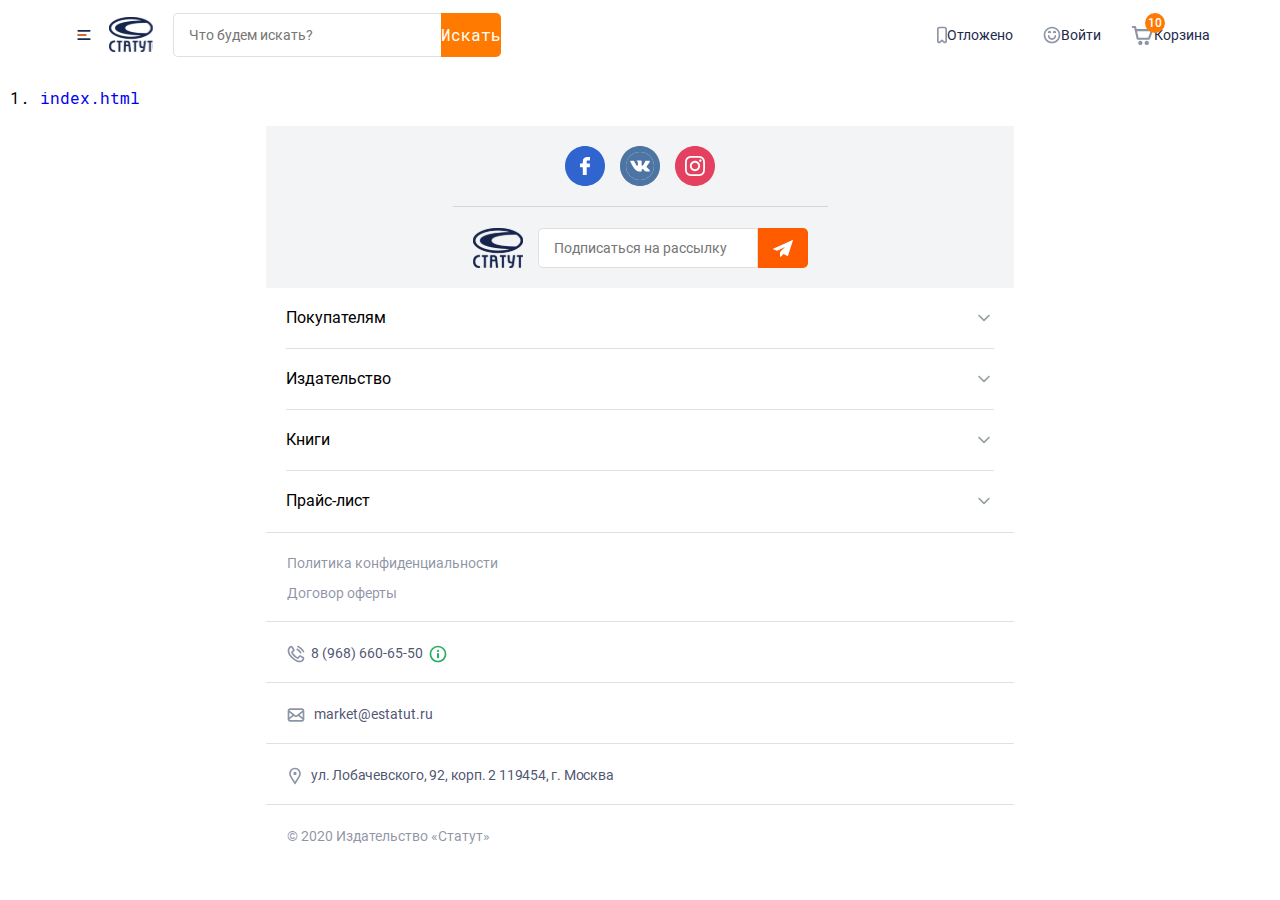
==== commit b34a845e: "fix bugs" ====
--- a/pages/pages.html
+++ b/pages/pages.html
@@ -66,12 +66,10 @@
 <path fill-rule="evenodd" clip-rule="evenodd" d="M4.24822 2.49769L4.24878 2.49839L4.24822 2.49769ZM4.28406 2.55396L5.9545 5.18607C5.75265 5.37559 5.53247 5.5633 5.29551 5.76533C5.09185 5.93896 4.87579 6.12316 4.64831 6.32816C4.08451 6.83626 3.97561 7.65343 4.3405 8.28938C6.27004 11.6523 8.9018 13.1825 10.0794 13.7319C10.7888 14.0629 11.5596 13.8017 11.9887 13.2608L13.1446 11.8037C13.1446 11.8037 13.1456 11.8029 13.1473 11.8026C13.1491 11.8023 13.1523 11.8026 13.1523 11.8026C13.1523 11.8026 13.1548 11.8031 13.1572 11.8046C13.8308 12.2163 14.7705 12.7758 15.6337 13.2494C15.4787 14.1763 15.1226 14.7163 14.7299 15.0463C14.3176 15.393 13.7844 15.5754 13.1897 15.6412C12.0023 15.7727 10.7968 15.416 10.5295 15.3291C10.2345 15.1797 8.61709 14.3366 6.88912 12.9704C5.10731 11.5616 3.32066 9.684 2.63734 7.53061C2.13796 5.95684 2.32626 4.8494 2.71877 4.0855C3.09821 3.34703 3.71224 2.84581 4.28406 2.55396ZM3.67978 0.996162C4.46698 0.626415 5.28098 1.01193 5.66013 1.60936L7.40765 4.36293C7.76094 4.91961 7.78516 5.73339 7.21082 6.29085C6.96467 6.52977 6.62221 6.82341 6.30354 7.09666C6.12861 7.24666 5.96085 7.39051 5.82012 7.51579C7.48078 10.3794 9.70098 11.7043 10.7108 12.1888L11.8349 10.7718C12.3656 10.1028 13.3105 9.94643 14.0301 10.3862C14.6958 10.7931 15.6161 11.3407 16.4501 11.798C17.0063 12.1029 17.4042 12.7387 17.2914 13.4564C17.089 14.7456 16.5601 15.6846 15.8065 16.3181C15.0655 16.9411 14.1827 17.2054 13.3741 17.295C11.7836 17.4711 10.2623 16.9942 9.9845 16.902C9.91416 16.8787 9.85579 16.8541 9.79305 16.8225C9.49481 16.6725 7.73724 15.765 5.85136 14.2738C3.9851 12.7982 1.8804 10.6637 1.04539 8.03229C0.432038 6.09937 0.613479 4.53211 1.23262 3.32714C1.8409 2.1433 2.82598 1.39719 3.67978 0.996162Z" fill="#1C294D" fill-opacity="0.5"/>
 <path fill-rule="evenodd" clip-rule="evenodd" d="M11.2587 0.743003C10.8397 0.551375 10.3441 0.734563 10.1518 1.15217C9.95951 1.56977 10.1433 2.06365 10.5624 2.25528C12.5011 3.14183 14.72 4.8086 15.7339 7.10862C15.9194 7.52929 16.4119 7.72049 16.834 7.53568C17.2562 7.35087 17.448 6.86003 17.2626 6.43937C16.024 3.62988 13.4061 1.72497 11.2587 0.743003ZM10.6407 3.69451C10.2283 3.48903 9.72682 3.65561 9.52063 4.06657C9.31443 4.47754 9.48158 4.97726 9.89397 5.18274C10.6784 5.57363 11.2214 5.94198 11.6597 6.37882C12.0981 6.81566 12.4677 7.3567 12.8599 8.13847C13.0661 8.54943 13.5676 8.71601 13.98 8.51053C14.3924 8.30505 14.5595 7.80532 14.3533 7.39435C13.9107 6.51223 13.4455 5.80536 12.8403 5.20227C12.2352 4.59918 11.5258 4.13558 10.6407 3.69451Z" fill="#1C294D" fill-opacity="0.5"/>
 </svg>
-
-							8 (968) 660-65-50
+							<span>8 (968) 660-65-50</span>
 							<svg width="18" height="18" viewBox="0 0 18 18" fill="none" xmlns="http://www.w3.org/2000/svg">
 <path fill-rule="evenodd" clip-rule="evenodd" d="M9.00002 17.3337C4.39765 17.3337 0.666687 13.6027 0.666687 9.00033C0.666687 4.39795 4.39765 0.666992 9.00002 0.666992C13.6024 0.666992 17.3334 4.39795 17.3334 9.00033C17.3334 13.6027 13.6024 17.3337 9.00002 17.3337ZM9.00002 2.33366C5.31812 2.33366 2.33335 5.31843 2.33335 9.00033C2.33335 12.6822 5.31812 15.667 9.00002 15.667C12.6819 15.667 15.6667 12.6822 15.6667 9.00033C15.6667 5.31843 12.6819 2.33366 9.00002 2.33366ZM9.00002 7.95866C9.57532 7.95866 10.0417 8.42503 10.0417 9.00033V12.3337C10.0417 12.909 9.57532 13.3753 9.00002 13.3753C8.42472 13.3753 7.95835 12.909 7.95835 12.3337V9.00033C7.95835 8.42503 8.42472 7.95866 9.00002 7.95866ZM9.00002 4.83366C8.42472 4.83366 7.95835 5.30003 7.95835 5.87533C7.95835 6.45062 8.42472 6.91699 9.00002 6.91699C9.57532 6.91699 10.0417 6.45062 10.0417 5.87533C10.0417 5.30003 9.57532 4.83366 9.00002 4.83366Z" fill="#27AE60"/>
 </svg>
-
 						</a>
 					</li>
 				</ul>
@@ -88,7 +86,6 @@
 <path fill-rule="evenodd" clip-rule="evenodd" d="M3.33334 5.83333C3.33334 5.3731 3.70644 5 4.16668 5H15.8333C16.2936 5 16.6667 5.3731 16.6667 5.83333C16.6667 6.29357 16.2936 6.66667 15.8333 6.66667H4.16668C3.70644 6.66667 3.33334 6.29357 3.33334 5.83333ZM3.33334 10C3.33334 9.53976 3.70644 9.16667 4.16668 9.16667H11.6667C12.1269 9.16667 12.5 9.53976 12.5 10C12.5 10.4602 12.1269 10.8333 11.6667 10.8333H4.16668C3.70644 10.8333 3.33334 10.4602 3.33334 10ZM4.16668 13.3333C3.70644 13.3333 3.33334 13.7064 3.33334 14.1667C3.33334 14.6269 3.70644 15 4.16668 15H15.8333C16.2936 15 16.6667 14.6269 16.6667 14.1667C16.6667 13.7064 16.2936 13.3333 15.8333 13.3333H4.16668Z" fill="#1C294D"/>
 <path fill-rule="evenodd" clip-rule="evenodd" d="M3.33398 10.0003C3.33398 9.54009 3.70708 9.16699 4.16732 9.16699H11.6673C12.1276 9.16699 12.5007 9.54009 12.5007 10.0003C12.5007 10.4606 12.1276 10.8337 11.6673 10.8337H4.16732C3.70708 10.8337 3.33398 10.4606 3.33398 10.0003Z" fill="#FC6E1D"/>
 </svg>
-
 					</a>
 					<div class="header__logo">
 						<svg width="50" height="40" viewBox="0 0 50 40" fill="none" xmlns="http://www.w3.org/2000/svg" xmlns:xlink="http://www.w3.org/1999/xlink">
@@ -100,20 +97,23 @@
 <image id="image0" width="1677" height="1346" xlink:href="[data-uri]"/>
 </defs>
 </svg>
-
 					</div>
 					<input type="search" class="header__input" placeholder="Что будем искать?">
 					<button class="header__button">
 						<svg width="18" height="18" viewBox="0 0 18 18" fill="none" xmlns="http://www.w3.org/2000/svg">
 <path fill-rule="evenodd" clip-rule="evenodd" d="M0.66666 6.91699C0.66666 10.3688 3.46488 13.167 6.91666 13.167C8.35969 13.167 9.6885 12.6779 10.7464 11.8566C10.7862 11.9409 10.841 12.0199 10.9107 12.0896L15.9107 17.0896C16.2362 17.415 16.7638 17.415 17.0893 17.0896C17.4147 16.7641 17.4147 16.2365 17.0893 15.9111L12.0893 10.9111C12.0195 10.8414 11.9405 10.7866 11.8562 10.7467C12.6776 9.68883 13.1667 8.36002 13.1667 6.91699C13.1667 3.46521 10.3684 0.666992 6.91666 0.666992C3.46488 0.666992 0.66666 3.46521 0.66666 6.91699ZM2.33333 6.91699C2.33333 4.38569 4.38536 2.33366 6.91666 2.33366C9.44797 2.33366 11.5 4.38569 11.5 6.91699C11.5 9.4483 9.44797 11.5003 6.91666 11.5003C4.38536 11.5003 2.33333 9.4483 2.33333 6.91699Z" fill="#1C294D" fill-opacity="0.5"/>
 </svg>
-
 						<svg width="18" height="18" viewBox="0 0 18 18" fill="none" xmlns="http://www.w3.org/2000/svg">
 <path fill-rule="evenodd" clip-rule="evenodd" d="M0.666706 6.91699C0.666706 10.3688 3.46493 13.167 6.91671 13.167C8.35974 13.167 9.68855 12.6779 10.7464 11.8566C10.7863 11.9409 10.8411 12.0199 10.9108 12.0896L15.9108 17.0896C16.2362 17.415 16.7639 17.415 17.0893 17.0896C17.4147 16.7641 17.4147 16.2365 17.0893 15.9111L12.0893 10.9111C12.0196 10.8414 11.9406 10.7866 11.8563 10.7467C12.6777 9.68883 13.1667 8.36002 13.1667 6.91699C13.1667 3.46521 10.3685 0.666992 6.91671 0.666992C3.46493 0.666992 0.666706 3.46521 0.666706 6.91699ZM2.33337 6.91699C2.33337 4.38569 4.3854 2.33366 6.91671 2.33366C9.44801 2.33366 11.5 4.38569 11.5 6.91699C11.5 9.4483 9.44801 11.5003 6.91671 11.5003C4.3854 11.5003 2.33337 9.4483 2.33337 6.91699Z" fill="white"/>
 </svg>
-
-						<span>Искать</span>
+						Искать
 					</button>
+					<div class="header__basket-mobile">
+						<a href="#"><svg width="18" height="16" viewBox="0 0 18 16" fill="none" xmlns="http://www.w3.org/2000/svg">
+<path fill-rule="evenodd" clip-rule="evenodd" d="M1.50002 0.5C1.03978 0.5 0.666687 0.873096 0.666687 1.33333C0.666687 1.79357 1.03978 2.16667 1.50002 2.16667V1.33333L1.50003 2.16667H1.50006H1.5002H1.5003H1.50042H1.50056H1.50073H1.50161H1.50283H1.50357H1.50397H1.5044H1.5063H1.50854H1.50915H1.50978H1.51111H1.54315H1.66278H2.07294H2.5015L4.43741 10.6847C4.53722 11.1239 4.96695 11.4025 5.40589 11.3186C5.45662 11.3283 5.50898 11.3333 5.56252 11.3333H14C14.3474 11.3333 14.6583 11.1179 14.7803 10.7926L17.2803 4.12594C17.3763 3.87002 17.3406 3.58332 17.185 3.35867C17.0293 3.13403 16.7733 3 16.5 3H4.40006L3.9793 1.14865C3.89307 0.769242 3.55577 0.5 3.16669 0.5H2.07294H1.66278H1.54315H1.53806H1.53328H1.53213H1.531H1.5288H1.52463H1.51723H1.51639H1.51558H1.51478H1.51401H1.51325H1.51252H1.51111H1.5063H1.5044H1.50397H1.50357H1.50283H1.50073H1.50042H1.5003H1.5002H1.50006H1.50003L1.50002 1.33333V0.5ZM4.77885 4.66667L5.91521 9.66667H13.4225L15.2975 4.66667H4.77885ZM7.33335 12.1667C6.41288 12.1667 5.66669 12.9129 5.66669 13.8333C5.66669 14.7538 6.41288 15.5 7.33335 15.5C8.25383 15.5 9.00002 14.7538 9.00002 13.8333C9.00002 12.9129 8.25383 12.1667 7.33335 12.1667ZM10.6667 13.8333C10.6667 12.9129 11.4129 12.1667 12.3334 12.1667C13.2538 12.1667 14 12.9129 14 13.8333C14 14.7538 13.2538 15.5 12.3334 15.5C11.4129 15.5 10.6667 14.7538 10.6667 13.8333Z" fill="#1C294D" fill-opacity="0.5"/>
+</svg>
+</a>
+					</div>
 				</div>
 				<div class="header__user-content">
 					<ul class="header__user-list">
@@ -136,10 +136,9 @@
 						<li>
 							<a href="#" class="header__user-link">
 								<sapn class="header__basket">
-								<svg width="18" height="16" viewBox="0 0 18 16" fill="none" xmlns="http://www.w3.org/2000/svg">
+									<svg width="18" height="16" viewBox="0 0 18 16" fill="none" xmlns="http://www.w3.org/2000/svg">
 <path fill-rule="evenodd" clip-rule="evenodd" d="M1.50002 0.5C1.03978 0.5 0.666687 0.873096 0.666687 1.33333C0.666687 1.79357 1.03978 2.16667 1.50002 2.16667V1.33333L1.50003 2.16667H1.50006H1.5002H1.5003H1.50042H1.50056H1.50073H1.50161H1.50283H1.50357H1.50397H1.5044H1.5063H1.50854H1.50915H1.50978H1.51111H1.54315H1.66278H2.07294H2.5015L4.43741 10.6847C4.53722 11.1239 4.96695 11.4025 5.40589 11.3186C5.45662 11.3283 5.50898 11.3333 5.56252 11.3333H14C14.3474 11.3333 14.6583 11.1179 14.7803 10.7926L17.2803 4.12594C17.3763 3.87002 17.3406 3.58332 17.185 3.35867C17.0293 3.13403 16.7733 3 16.5 3H4.40006L3.9793 1.14865C3.89307 0.769242 3.55577 0.5 3.16669 0.5H2.07294H1.66278H1.54315H1.53806H1.53328H1.53213H1.531H1.5288H1.52463H1.51723H1.51639H1.51558H1.51478H1.51401H1.51325H1.51252H1.51111H1.5063H1.5044H1.50397H1.50357H1.50283H1.50073H1.50042H1.5003H1.5002H1.50006H1.50003L1.50002 1.33333V0.5ZM4.77885 4.66667L5.91521 9.66667H13.4225L15.2975 4.66667H4.77885ZM7.33335 12.1667C6.41288 12.1667 5.66669 12.9129 5.66669 13.8333C5.66669 14.7538 6.41288 15.5 7.33335 15.5C8.25383 15.5 9.00002 14.7538 9.00002 13.8333C9.00002 12.9129 8.25383 12.1667 7.33335 12.1667ZM10.6667 13.8333C10.6667 12.9129 11.4129 12.1667 12.3334 12.1667C13.2538 12.1667 14 12.9129 14 13.8333C14 14.7538 13.2538 15.5 12.3334 15.5C11.4129 15.5 10.6667 14.7538 10.6667 13.8333Z" fill="#1C294D" fill-opacity="0.5"/>
 </svg>
-
 								</sapn>Корзина
 							</a>
 						</li>
@@ -152,34 +151,29 @@
 <path fill-rule="evenodd" clip-rule="evenodd" d="M3.33398 10.0003C3.33398 9.54009 3.70708 9.16699 4.16732 9.16699H11.6673C12.1276 9.16699 12.5007 9.54009 12.5007 10.0003C12.5007 10.4606 12.1276 10.8337 11.6673 10.8337H4.16732C3.70708 10.8337 3.33398 10.4606 3.33398 10.0003Z" fill="#FC6E1D"/>
 </svg>
 </div>
-				<li><a href="#">Каталог</a></li>
-				<li><a href="#">Авторы</a></li>
-				<li><a href="#">Новинки</a></li>
-				<li class="header__menu-sale">
-					<svg width="18" height="18" viewBox="0 0 18 18" fill="none" xmlns="http://www.w3.org/2000/svg">
+				<ul>
+					<li><a href="#">Каталог</a></li>
+					<li><a href="#">Авторы</a></li>
+					<li><a href="#">Новинки</a></li>
+					<li class="header__menu-sale">
+						<a href="#"><svg width="18" height="18" viewBox="0 0 18 18" fill="none" xmlns="http://www.w3.org/2000/svg">
 <path fill-rule="evenodd" clip-rule="evenodd" d="M0.918192 0.918552C1.25361 0.583139 1.79744 0.583139 2.13286 0.918552L5.06389 3.8495C5.30837 3.73771 5.57322 3.66299 5.85107 3.63217L8.70855 3.31517C9.48639 3.22888 10.2613 3.50076 10.8147 4.05414L16.5786 9.81791C17.5849 10.8242 17.5849 12.4556 16.5786 13.4618L13.4614 16.579C12.4551 17.5852 10.8236 17.5852 9.81736 16.579L3.82788 10.5896C3.22584 9.98762 2.96006 9.12708 3.11777 8.29042L3.60307 5.71583C3.64788 5.47813 3.72471 5.25263 3.82881 5.04374L0.918192 2.13319C0.58277 1.79778 0.58277 1.25397 0.918192 0.918552ZM6.03955 7.25442L5.21628 6.43117L4.80585 8.6086C4.75328 8.88748 4.84187 9.17434 5.04255 9.37501L11.032 15.3643C11.3675 15.6998 11.9113 15.6998 12.2467 15.3643L15.3639 12.2472C15.6993 11.9118 15.6993 11.368 15.3639 11.0326L9.6 5.26878C9.41554 5.08432 9.15724 4.99369 8.89796 5.02245L6.50261 5.28819L7.2744 6.05996C7.88948 5.88505 8.57852 6.03973 9.06279 6.52398C9.77433 7.2355 9.77433 8.3891 9.06279 9.10062C8.35125 9.81214 7.19762 9.81214 6.48608 9.10062C5.98657 8.60112 5.83773 7.88376 6.03955 7.25442Z" fill="#FF283D"/>
 </svg>
-
-					<a href="#">Скидки</a>
-				</li>
-				<li><a href="#">Партнёрам</a></li>
-				<li><a href="#">Мы</a></li>
+Скидки</a>
+					</li>
+					<li><a href="#">Партнёрам</a></li>
+					<li><a href="#">Мы</a></li>
+				</ul>
 			</nav>
 		</section>
 	</div>
 </header>
-
-	
-<ol>
-	
-	<li>
+	<ol>
+		<li>
 		<a href="http://localhost:3000/index.html">index.html</a>
 	</li>
+	</ol>
 	
-</ol>
-
-	
-
 
 	<footer>
 		<div class="footer__link-conteiner">
@@ -190,7 +184,6 @@
 <path fill-rule="evenodd" clip-rule="evenodd" d="M20 40C31.0457 40 40 31.0457 40 20C40 8.9543 31.0457 0 20 0C8.9543 0 0 8.9543 0 20C0 31.0457 8.9543 40 20 40Z" fill="#3064CE"/>
 <path d="M24.6234 11.0037L22.2249 11C19.5302 11 17.7888 12.7387 17.7888 15.4298V17.4723H15.3771C15.1688 17.4723 15 17.6367 15 17.8395V20.7988C15 21.0016 15.1689 21.1658 15.3771 21.1658H17.7888V28.633C17.7888 28.8358 17.9575 29 18.1659 29H21.3124C21.5208 29 21.6896 28.8356 21.6896 28.633V21.1658H24.5093C24.7177 21.1658 24.8865 21.0016 24.8865 20.7988L24.8876 17.8395C24.8876 17.7421 24.8478 17.6489 24.7772 17.5799C24.7066 17.511 24.6103 17.4723 24.5103 17.4723H21.6896V15.7409C21.6896 14.9087 21.8933 14.4862 23.0073 14.4862L24.623 14.4857C24.8312 14.4857 25 14.3212 25 14.1186V11.3708C25 11.1683 24.8314 11.0041 24.6234 11.0037Z" fill="white"/>
 </svg>
-
 					</div>
 					<div class="footer__img-links">
 						<svg width="40" height="40" viewBox="0 0 40 40" fill="none" xmlns="http://www.w3.org/2000/svg">
@@ -202,7 +195,6 @@
 <path fill-rule="evenodd" clip-rule="evenodd" d="M20 34C27.732 34 34 27.732 34 20C34 12.268 27.732 6 20 6C12.268 6 6 12.268 6 20C6 27.732 12.268 34 20 34Z" fill="white"/>
 <path d="M20 6C12.2683 6 6 12.268 6 20C6 27.732 12.2683 34 20 34C27.7317 34 34 27.732 34 20C34 12.268 27.7317 6 20 6ZM27.1015 21.5141C27.7541 22.1515 28.4444 22.7513 29.0302 23.4545C29.2897 23.7656 29.5343 24.0873 29.7205 24.4491C29.9863 24.965 29.7463 25.5307 29.2845 25.5613L26.4164 25.5608C25.6756 25.6221 25.0861 25.3233 24.5891 24.8169C24.1924 24.4133 23.8243 23.9822 23.4422 23.5648C23.2861 23.3935 23.1217 23.2322 22.9258 23.1054C22.5348 22.851 22.195 22.9289 21.971 23.3374C21.7427 23.753 21.6906 24.2136 21.6688 24.6762C21.6376 25.3525 21.4337 25.5292 20.7551 25.561C19.3051 25.6289 17.9293 25.4089 16.6506 24.6779C15.5226 24.0331 14.6495 23.1231 13.8887 22.0928C12.4072 20.0842 11.2726 17.8797 10.2531 15.6119C10.0237 15.1012 10.1916 14.8279 10.755 14.8174C11.6911 14.7993 12.6272 14.8016 13.5633 14.8165C13.9443 14.8225 14.1963 15.0405 14.3427 15.4C14.8486 16.6446 15.4687 17.8287 16.2459 18.927C16.453 19.2194 16.6643 19.511 16.9654 19.7176C17.2977 19.9456 17.5509 19.8702 17.7076 19.4993C17.8078 19.2635 17.8511 19.0115 17.8729 18.7588C17.9473 17.8935 17.9562 17.0284 17.8273 16.1665C17.7471 15.6271 17.4438 15.2788 16.9061 15.1768C16.6323 15.125 16.6724 15.0236 16.8056 14.8672C17.0367 14.5968 17.2533 14.4295 17.6861 14.4295L20.9267 14.4289C21.4374 14.5292 21.552 14.7583 21.6213 15.2728L21.6241 18.874C21.6181 19.0731 21.7241 19.6631 22.0816 19.7935C22.368 19.888 22.5571 19.6583 22.7284 19.477C23.5055 18.6523 24.0592 17.6789 24.555 16.6715C24.7739 16.2272 24.9627 15.7675 25.146 15.3069C25.2823 14.9663 25.4943 14.7987 25.8787 14.8045L28.9992 14.8082C29.0912 14.8082 29.1846 14.809 29.2757 14.8248C29.8016 14.9147 29.9457 15.141 29.783 15.6541C29.5269 16.4601 29.0293 17.1315 28.5429 17.8047C28.0216 18.5254 27.4656 19.2209 26.9494 19.9447C26.4751 20.6064 26.5126 20.9395 27.1015 21.5141Z" fill="#4C75A3"/>
 </svg>
-
 					</div>
 					<div class="footer__img-links">
 						<svg width="40" height="40" viewBox="0 0 40 40" fill="none" xmlns="http://www.w3.org/2000/svg">
@@ -211,7 +203,6 @@
 <path fill-rule="evenodd" clip-rule="evenodd" d="M19.9969 23.3359C18.1565 23.3359 16.6646 21.844 16.6646 20.0036C16.6646 18.1633 18.1565 16.6713 19.9969 16.6713C21.8372 16.6713 23.3291 18.1633 23.3291 20.0036C23.3291 21.844 21.8372 23.3359 19.9969 23.3359ZM19.9969 14.8701C17.1617 14.8701 14.8633 17.1685 14.8633 20.0036C14.8633 22.8388 17.1617 25.1371 19.9969 25.1371C22.832 25.1371 25.1304 22.8388 25.1304 20.0036C25.1304 17.1685 22.832 14.8701 19.9969 14.8701Z" fill="white"/>
 <path fill-rule="evenodd" clip-rule="evenodd" d="M26.5328 14.6664C26.5328 15.329 25.9957 15.866 25.3332 15.866C24.6707 15.866 24.1336 15.329 24.1336 14.6664C24.1336 14.0039 24.6707 13.4668 25.3332 13.4668C25.9957 13.4668 26.5328 14.0039 26.5328 14.6664Z" fill="white"/>
 </svg>
-
 					</div>
 				</div>
 				<div class="footer__mailings">
@@ -231,7 +222,6 @@
 							<svg width="20" height="17" viewBox="0 0 20 17" fill="none" xmlns="http://www.w3.org/2000/svg">
 <path d="M19.8982 0.0711096C19.8091 -0.00373122 19.6824 -0.0210947 19.5751 0.0266406L0.172992 8.66668C0.068538 8.71321 0.00127346 8.8131 1.78558e-05 8.92347C-0.00123775 9.03384 0.0638145 9.1351 0.167252 9.18375L4 10.8416C4.10069 10.889 12 6.89921 12 6.89921L7.13411 12.1238C7.04792 12.2164 7 12.3381 7 12.4646V16.5C7 16.9501 7.54822 17.171 7.8603 16.8467L10.49 14.1136L14.4912 16.0546C14.5694 16.0904 14.66 16.0919 14.7394 16.0588C14.8189 16.0256 14.8794 15.9611 14.9054 15.8819L19.9862 0.372364C20.0218 0.264057 19.9871 0.14595 19.8982 0.0711096Z" fill="white"/>
 </svg>
-
 						</button>
 					</div>
 				</div>
@@ -246,7 +236,6 @@
 							<svg width="12" height="8" viewBox="0 0 12 8" fill="none" xmlns="http://www.w3.org/2000/svg">
 <path fill-rule="evenodd" clip-rule="evenodd" d="M0.412046 0.91107C0.0866095 1.23651 0.0866094 1.76414 0.412046 2.08958L5.41205 7.08958C5.73748 7.41502 6.26512 7.41502 6.59056 7.08958L11.5906 2.08958C11.916 1.76414 11.916 1.23651 11.5906 0.91107C11.2651 0.585633 10.7375 0.585633 10.412 0.91107L6.0013 5.32182L1.59056 0.91107C1.26512 0.585633 0.737483 0.585633 0.412046 0.91107Z" fill="#2A3D48" fill-opacity="0.5"/>
 </svg>
-
 						</a>
 
 						<ul>
@@ -261,7 +250,6 @@
 							<svg width="12" height="8" viewBox="0 0 12 8" fill="none" xmlns="http://www.w3.org/2000/svg">
 <path fill-rule="evenodd" clip-rule="evenodd" d="M0.412046 0.91107C0.0866095 1.23651 0.0866094 1.76414 0.412046 2.08958L5.41205 7.08958C5.73748 7.41502 6.26512 7.41502 6.59056 7.08958L11.5906 2.08958C11.916 1.76414 11.916 1.23651 11.5906 0.91107C11.2651 0.585633 10.7375 0.585633 10.412 0.91107L6.0013 5.32182L1.59056 0.91107C1.26512 0.585633 0.737483 0.585633 0.412046 0.91107Z" fill="#2A3D48" fill-opacity="0.5"/>
 </svg>
-
 						</a>
 						<ul>
 							<li>О компании</li>
@@ -276,7 +264,6 @@
 							<svg width="12" height="8" viewBox="0 0 12 8" fill="none" xmlns="http://www.w3.org/2000/svg">
 <path fill-rule="evenodd" clip-rule="evenodd" d="M0.412046 0.91107C0.0866095 1.23651 0.0866094 1.76414 0.412046 2.08958L5.41205 7.08958C5.73748 7.41502 6.26512 7.41502 6.59056 7.08958L11.5906 2.08958C11.916 1.76414 11.916 1.23651 11.5906 0.91107C11.2651 0.585633 10.7375 0.585633 10.412 0.91107L6.0013 5.32182L1.59056 0.91107C1.26512 0.585633 0.737483 0.585633 0.412046 0.91107Z" fill="#2A3D48" fill-opacity="0.5"/>
 </svg>
-
 						</a>
 						<ul>
 							<li>Все категории</li>
@@ -291,12 +278,10 @@
 							<svg width="12" height="8" viewBox="0 0 12 8" fill="none" xmlns="http://www.w3.org/2000/svg">
 <path fill-rule="evenodd" clip-rule="evenodd" d="M0.412046 0.91107C0.0866095 1.23651 0.0866094 1.76414 0.412046 2.08958L5.41205 7.08958C5.73748 7.41502 6.26512 7.41502 6.59056 7.08958L11.5906 2.08958C11.916 1.76414 11.916 1.23651 11.5906 0.91107C11.2651 0.585633 10.7375 0.585633 10.412 0.91107L6.0013 5.32182L1.59056 0.91107C1.26512 0.585633 0.737483 0.585633 0.412046 0.91107Z" fill="#2A3D48" fill-opacity="0.5"/>
 </svg>
-
 						</a>
 						<ul>
 							<li>
-								
-							</li>
+															</li>
 						</ul>
 					</li>
 				</ul>
@@ -312,19 +297,16 @@
 <path fill-rule="evenodd" clip-rule="evenodd" d="M4.24822 2.49769L4.24878 2.49839L4.24822 2.49769ZM4.28406 2.55396L5.9545 5.18607C5.75265 5.37559 5.53247 5.5633 5.29551 5.76533C5.09185 5.93896 4.87579 6.12316 4.64831 6.32816C4.08451 6.83626 3.97561 7.65343 4.3405 8.28938C6.27004 11.6523 8.9018 13.1825 10.0794 13.7319C10.7888 14.0629 11.5596 13.8017 11.9887 13.2608L13.1446 11.8037C13.1446 11.8037 13.1456 11.8029 13.1473 11.8026C13.1491 11.8023 13.1523 11.8026 13.1523 11.8026C13.1523 11.8026 13.1548 11.8031 13.1572 11.8046C13.8308 12.2163 14.7705 12.7758 15.6337 13.2494C15.4787 14.1763 15.1226 14.7163 14.7299 15.0463C14.3176 15.393 13.7844 15.5754 13.1897 15.6412C12.0023 15.7727 10.7968 15.416 10.5295 15.3291C10.2345 15.1797 8.61709 14.3366 6.88912 12.9704C5.10731 11.5616 3.32066 9.684 2.63734 7.53061C2.13796 5.95684 2.32626 4.8494 2.71877 4.0855C3.09821 3.34703 3.71224 2.84581 4.28406 2.55396ZM3.67978 0.996162C4.46698 0.626415 5.28098 1.01193 5.66013 1.60936L7.40765 4.36293C7.76094 4.91961 7.78516 5.73339 7.21082 6.29085C6.96467 6.52977 6.62221 6.82341 6.30354 7.09666C6.12861 7.24666 5.96085 7.39051 5.82012 7.51579C7.48078 10.3794 9.70098 11.7043 10.7108 12.1888L11.8349 10.7718C12.3656 10.1028 13.3105 9.94643 14.0301 10.3862C14.6958 10.7931 15.6161 11.3407 16.4501 11.798C17.0063 12.1029 17.4042 12.7387 17.2914 13.4564C17.089 14.7456 16.5601 15.6846 15.8065 16.3181C15.0655 16.9411 14.1827 17.2054 13.3741 17.295C11.7836 17.4711 10.2623 16.9942 9.9845 16.902C9.91416 16.8787 9.85579 16.8541 9.79305 16.8225C9.49481 16.6725 7.73724 15.765 5.85136 14.2738C3.9851 12.7982 1.8804 10.6637 1.04539 8.03229C0.432038 6.09937 0.613479 4.53211 1.23262 3.32714C1.8409 2.1433 2.82598 1.39719 3.67978 0.996162Z" fill="#1C294D" fill-opacity="0.5"/>
 <path fill-rule="evenodd" clip-rule="evenodd" d="M11.2587 0.743003C10.8397 0.551375 10.3441 0.734563 10.1518 1.15217C9.95951 1.56977 10.1433 2.06365 10.5624 2.25528C12.5011 3.14183 14.72 4.8086 15.7339 7.10862C15.9194 7.52929 16.4119 7.72049 16.834 7.53568C17.2562 7.35087 17.448 6.86003 17.2626 6.43937C16.024 3.62988 13.4061 1.72497 11.2587 0.743003ZM10.6407 3.69451C10.2283 3.48903 9.72682 3.65561 9.52063 4.06657C9.31443 4.47754 9.48158 4.97726 9.89397 5.18274C10.6784 5.57363 11.2214 5.94198 11.6597 6.37882C12.0981 6.81566 12.4677 7.3567 12.8599 8.13847C13.0661 8.54943 13.5676 8.71601 13.98 8.51053C14.3924 8.30505 14.5595 7.80532 14.3533 7.39435C13.9107 6.51223 13.4455 5.80536 12.8403 5.20227C12.2352 4.59918 11.5258 4.13558 10.6407 3.69451Z" fill="#1C294D" fill-opacity="0.5"/>
 </svg>
-
 							<span>8 (968) 660-65-50</span>
 							<svg width="18" height="18" viewBox="0 0 18 18" fill="none" xmlns="http://www.w3.org/2000/svg">
 <path fill-rule="evenodd" clip-rule="evenodd" d="M9.00002 17.3337C4.39765 17.3337 0.666687 13.6027 0.666687 9.00033C0.666687 4.39795 4.39765 0.666992 9.00002 0.666992C13.6024 0.666992 17.3334 4.39795 17.3334 9.00033C17.3334 13.6027 13.6024 17.3337 9.00002 17.3337ZM9.00002 2.33366C5.31812 2.33366 2.33335 5.31843 2.33335 9.00033C2.33335 12.6822 5.31812 15.667 9.00002 15.667C12.6819 15.667 15.6667 12.6822 15.6667 9.00033C15.6667 5.31843 12.6819 2.33366 9.00002 2.33366ZM9.00002 7.95866C9.57532 7.95866 10.0417 8.42503 10.0417 9.00033V12.3337C10.0417 12.909 9.57532 13.3753 9.00002 13.3753C8.42472 13.3753 7.95835 12.909 7.95835 12.3337V9.00033C7.95835 8.42503 8.42472 7.95866 9.00002 7.95866ZM9.00002 4.83366C8.42472 4.83366 7.95835 5.30003 7.95835 5.87533C7.95835 6.45062 8.42472 6.91699 9.00002 6.91699C9.57532 6.91699 10.0417 6.45062 10.0417 5.87533C10.0417 5.30003 9.57532 4.83366 9.00002 4.83366Z" fill="#27AE60"/>
 </svg>
-
 						</a>
 					</li>
 					<li class="footer__letter"><a href="">
 							<svg width="18" height="14" viewBox="0 0 18 14" fill="none" xmlns="http://www.w3.org/2000/svg">
 <path fill-rule="evenodd" clip-rule="evenodd" d="M3.16663 0.333008C1.78591 0.333008 0.666626 1.4523 0.666626 2.83301V11.1663C0.666626 12.5471 1.78591 13.6663 3.16663 13.6663H14.8333C16.214 13.6663 17.3333 12.5471 17.3333 11.1663V2.83301C17.3333 1.4523 16.214 0.333008 14.8333 0.333008H3.16663ZM2.40939 2.48462C2.5413 2.19837 2.83076 1.99967 3.16663 1.99967H14.8333C15.1692 1.99967 15.4586 2.19837 15.5905 2.48462L9.51158 7.2127C9.21065 7.44675 8.78927 7.44675 8.48834 7.2127L2.40939 2.48462ZM2.33329 4.53687V9.38714L5.3438 6.87838L2.33329 4.53687ZM2.40238 11.4991C2.53083 11.7937 2.82468 11.9997 3.16663 11.9997H14.8333C15.1752 11.9997 15.4691 11.7937 15.5975 11.4991L11.3095 7.92573L10.5348 8.52829C9.63204 9.23044 8.36789 9.23044 7.46511 8.52829L6.6904 7.92573L2.40238 11.4991ZM15.6666 9.38714V4.53687L12.6561 6.87838L15.6666 9.38714Z" fill="#1C294D" fill-opacity="0.5"/>
 </svg>
-
 							<span>market@estatut.ru</span>
 						</a>
 					</li>
@@ -332,7 +314,6 @@
 							<svg width="12" height="18" viewBox="0 0 12 18" fill="none" xmlns="http://www.w3.org/2000/svg">
 <path fill-rule="evenodd" clip-rule="evenodd" d="M9.58435 8.87971L5.99996 14.7921L2.41557 8.87971C0.677036 6.01205 2.69699 2.30942 5.99996 2.30942C9.30293 2.30942 11.3229 6.01205 9.58435 8.87971ZM1.04793 9.74421C-1.35394 5.78238 1.43673 0.666992 5.99996 0.666992C10.5632 0.666992 13.3539 5.78238 10.952 9.74421L6.53553 17.029C6.28928 17.4352 5.71064 17.4352 5.46439 17.029L1.04793 9.74421ZM6.00012 4.77305C5.11178 4.77305 4.39164 5.50839 4.39164 6.41547C4.39164 7.32256 5.11178 8.0579 6.00012 8.0579C6.88846 8.0579 7.6086 7.32256 7.6086 6.41547C7.6086 5.50839 6.88846 4.77305 6.00012 4.77305Z" fill="#1C294D" fill-opacity="0.5"/>
 </svg>
-
 							<span>ул. Лобачевского, 92, корп. 2 119454, г. Москва</span>
 						</a>
 					</li>
@@ -348,7 +329,6 @@
 			</div>
 		</div>
 	</footer>
-
 	<script type="text/javascript" src="./main.min.js" defer="" async=""></script>
 </body>
 </html>--- a/pages/style.css
+++ b/pages/style.css
@@ -2,33 +2,33 @@
 
 /* mixins */
 
-/* Mixins:
+/* Mixins:
    ========================================================================== */
 
-/* Fonts Helpers:
-	 Read more: https://github.com/vedees/webpack-template/blob/master/README.md#add-fonts
+/* Fonts Helpers:
+	 Read more: https://github.com/vedees/webpack-template/blob/master/README.md#add-fonts
 	 ========================================================================== */
 
-/*
-	By default template support only modern format fonts
-	Without svg. Only: .woff, .woffs
-	if ypu need svg comments lines bellow and uncomments "Fonts helper all format fonts"
-
-	Usage:
-	  1. Put your font to `src/assets/fonts/FOLDERNAME/FONTNAME`
-		FOLLOW: Files Required
-		Example: .woff, .woffs formats
-	  2. Go to fonts.scss
-	  3. Use mixon
-		Example: @include font-face("OpenSans", "../fonts/OpenSans/opensans");
-
-	  Required parameters: @family, @family
-	  Minor parameters: @weight, @style, @pipeline
-
-	  Example Base:
-		@include font-face("OpenSans", "../fonts/OpenSans/opensans");
-	  Example Situation:
-		@include font-face("OpenSans", "../fonts/OpenSans/opensansItalic", 400, italic);
+/*
+	By default template support only modern format fonts
+	Without svg. Only: .woff, .woffs
+	if ypu need svg comments lines bellow and uncomments "Fonts helper all format fonts"
+
+	Usage:
+	  1. Put your font to `src/assets/fonts/FOLDERNAME/FONTNAME`
+		FOLLOW: Files Required
+		Example: .woff, .woffs formats
+	  2. Go to fonts.scss
+	  3. Use mixon
+		Example: @include font-face("OpenSans", "../fonts/OpenSans/opensans");
+
+	  Required parameters: @family, @family
+	  Minor parameters: @weight, @style, @pipeline
+
+	  Example Base:
+		@include font-face("OpenSans", "../fonts/OpenSans/opensans");
+	  Example Situation:
+		@include font-face("OpenSans", "../fonts/OpenSans/opensansItalic", 400, italic);
   */
 
 /* base */
@@ -53,6 +53,14 @@
   font-family: 'Roboto';
   src: url("./fonts/Roboto/Roboto-Bold/Roboto-Bold.ttf") format("truetype");
   font-weight: bold;
+  font-style: normal;
+  font-display: swap;
+}
+
+@font-face {
+  font-family: 'Gosha Sans';
+  src: url("./fonts/GoshaSans/GoshaSans-Regular.ttf") format("truetype");
+  font-weight: normal;
   font-style: normal;
   font-display: swap;
 }
@@ -107,10 +115,10 @@
 
 /*! normalize.css v3.0.3 | MIT License | github.com/necolas/normalize.css */
 
-/**
- * 1. Set default font family to sans-serif.
- * 2. Prevent iOS and IE text size adjust after device orientation change,
- *    without disabling user zoom.
+/**
+ * 1. Set default font family to sans-serif.
+ * 2. Prevent iOS and IE text size adjust after device orientation change,
+ *    without disabling user zoom.
  */
 
 html {
@@ -122,22 +130,22 @@
   /* 2 */
 }
 
-/**
- * Remove default margin.
+/**
+ * Remove default margin.
  */
 
 body {
   margin: 0;
 }
 
-/* HTML5 display definitions
+/* HTML5 display definitions
    ========================================================================== */
 
-/**
- * Correct `block` display not defined for any HTML5 element in IE 8/9.
- * Correct `block` display not defined for `details` or `summary` in IE 10/11
- * and Firefox.
- * Correct `block` display not defined for `main` in IE 11.
+/**
+ * Correct `block` display not defined for any HTML5 element in IE 8/9.
+ * Correct `block` display not defined for `details` or `summary` in IE 10/11
+ * and Firefox.
+ * Correct `block` display not defined for `main` in IE 11.
  */
 
 article,
@@ -156,9 +164,9 @@
   display: block;
 }
 
-/**
- * 1. Correct `inline-block` display not defined in IE 8/9.
- * 2. Normalize vertical alignment of `progress` in Chrome, Firefox, and Opera.
+/**
+ * 1. Correct `inline-block` display not defined in IE 8/9.
+ * 2. Normalize vertical alignment of `progress` in Chrome, Firefox, and Opera.
  */
 
 audio,
@@ -171,9 +179,9 @@
   /* 2 */
 }
 
-/**
- * Prevent modern browsers from displaying `audio` without controls.
- * Remove excess height in iOS 5 devices.
+/**
+ * Prevent modern browsers from displaying `audio` without controls.
+ * Remove excess height in iOS 5 devices.
  */
 
 audio:not([controls]) {
@@ -181,9 +189,9 @@
   height: 0;
 }
 
-/**
- * Address `[hidden]` styling not present in IE 8/9/10.
- * Hide the `template` element in IE 8/9/10/11, Safari, and Firefox < 22.
+/**
+ * Address `[hidden]` styling not present in IE 8/9/10.
+ * Hide the `template` element in IE 8/9/10/11, Safari, and Firefox < 22.
  */
 
 [hidden],
@@ -191,20 +199,20 @@
   display: none;
 }
 
-/* Links
+/* Links
    ========================================================================== */
 
-/**
- * Remove the gray background color from active links in IE 10.
+/**
+ * Remove the gray background color from active links in IE 10.
  */
 
 a {
   background-color: transparent;
 }
 
-/**
- * Improve readability of focused elements when they are also in an
- * active/hover state.
+/**
+ * Improve readability of focused elements when they are also in an
+ * active/hover state.
  */
 
 a:active,
@@ -212,19 +220,19 @@
   outline: 0;
 }
 
-/* Text-level semantics
+/* Text-level semantics
    ========================================================================== */
 
-/**
- * Address styling not present in IE 8/9/10/11, Safari, and Chrome.
+/**
+ * Address styling not present in IE 8/9/10/11, Safari, and Chrome.
  */
 
 abbr[title] {
   border-bottom: 1px dotted;
 }
 
-/**
- * Address style set to `bolder` in Firefox 4+, Safari, and Chrome.
+/**
+ * Address style set to `bolder` in Firefox 4+, Safari, and Chrome.
  */
 
 b,
@@ -232,17 +240,17 @@
   font-weight: bold;
 }
 
-/**
- * Address styling not present in Safari and Chrome.
+/**
+ * Address styling not present in Safari and Chrome.
  */
 
 dfn {
   font-style: italic;
 }
 
-/**
- * Address variable `h1` font-size and margin within `section` and `article`
- * contexts in Firefox 4+, Safari, and Chrome.
+/**
+ * Address variable `h1` font-size and margin within `section` and `article`
+ * contexts in Firefox 4+, Safari, and Chrome.
  */
 
 h1 {
@@ -250,8 +258,8 @@
   margin: 0.67em 0;
 }
 
-/**
- * Address styling not present in IE 8/9.
+/**
+ * Address styling not present in IE 8/9.
  */
 
 mark {
@@ -259,16 +267,16 @@
   color: #000;
 }
 
-/**
- * Address inconsistent and variable font size in all browsers.
+/**
+ * Address inconsistent and variable font size in all browsers.
  */
 
 small {
   font-size: 80%;
 }
 
-/**
- * Prevent `sub` and `sup` affecting `line-height` in all browsers.
+/**
+ * Prevent `sub` and `sup` affecting `line-height` in all browsers.
  */
 
 sub,
@@ -287,38 +295,38 @@
   bottom: -0.25em;
 }
 
-/* Embedded content
+/* Embedded content
    ========================================================================== */
 
-/**
- * Remove border when inside `a` element in IE 8/9/10.
+/**
+ * Remove border when inside `a` element in IE 8/9/10.
  */
 
 img {
   border: 0;
 }
 
-/**
- * Correct overflow not hidden in IE 9/10/11.
+/**
+ * Correct overflow not hidden in IE 9/10/11.
  */
 
 svg:not(:root) {
   overflow: hidden;
 }
 
-/* Grouping content
+/* Grouping content
    ========================================================================== */
 
-/**
- * Address margin not present in IE 8/9 and Safari.
+/**
+ * Address margin not present in IE 8/9 and Safari.
  */
 
 figure {
   margin: 1em 40px;
 }
 
-/**
- * Address differences between Firefox and other browsers.
+/**
+ * Address differences between Firefox and other browsers.
  */
 
 hr {
@@ -327,16 +335,16 @@
   height: 0;
 }
 
-/**
- * Contain overflow in all browsers.
+/**
+ * Contain overflow in all browsers.
  */
 
 pre {
   overflow: auto;
 }
 
-/**
- * Address odd `em`-unit font size rendering in all browsers.
+/**
+ * Address odd `em`-unit font size rendering in all browsers.
  */
 
 code,
@@ -347,19 +355,19 @@
   font-size: 1em;
 }
 
-/* Forms
+/* Forms
    ========================================================================== */
 
-/**
- * Known limitation: by default, Chrome and Safari on OS X allow very limited
- * styling of `select`, unless a `border` property is set.
+/**
+ * Known limitation: by default, Chrome and Safari on OS X allow very limited
+ * styling of `select`, unless a `border` property is set.
  */
 
-/**
- * 1. Correct color not being inherited.
- *    Known issue: affects color of disabled elements.
- * 2. Correct font properties not being inherited.
- * 3. Address margins set differently in Firefox 4+, Safari, and Chrome.
+/**
+ * 1. Correct color not being inherited.
+ *    Known issue: affects color of disabled elements.
+ * 2. Correct font properties not being inherited.
+ * 3. Address margins set differently in Firefox 4+, Safari, and Chrome.
  */
 
 button,
@@ -375,8 +383,8 @@
   /* 3 */
 }
 
-/**
- * Address `overflow` set to `hidden` in IE 8/9/10/11.
+/**
+ * Address `overflow` set to `hidden` in IE 8/9/10/11.
  */
 
 button {
@@ -384,11 +392,11 @@
   background-color: transparent;
 }
 
-/**
- * Address inconsistent `text-transform` inheritance for `button` and `select`.
- * All other form control elements do not inherit `text-transform` values.
- * Correct `button` style inheritance in Firefox, IE 8/9/10/11, and Opera.
- * Correct `select` style inheritance in Firefox.
+/**
+ * Address inconsistent `text-transform` inheritance for `button` and `select`.
+ * All other form control elements do not inherit `text-transform` values.
+ * Correct `button` style inheritance in Firefox, IE 8/9/10/11, and Opera.
+ * Correct `select` style inheritance in Firefox.
  */
 
 button,
@@ -396,12 +404,12 @@
   text-transform: none;
 }
 
-/**
- * 1. Avoid the WebKit bug in Android 4.0.* where (2) destroys native `audio`
- *    and `video` controls.
- * 2. Correct inability to style clickable `input` types in iOS.
- * 3. Improve usability and consistency of cursor style between image-type
- *    `input` and others.
+/**
+ * 1. Avoid the WebKit bug in Android 4.0.* where (2) destroys native `audio`
+ *    and `video` controls.
+ * 2. Correct inability to style clickable `input` types in iOS.
+ * 3. Improve usability and consistency of cursor style between image-type
+ *    `input` and others.
  */
 
 button,
@@ -415,8 +423,8 @@
   padding: 0;
 }
 
-/**
- * Re-set default cursor for disabled elements.
+/**
+ * Re-set default cursor for disabled elements.
  */
 
 button[disabled],
@@ -424,8 +432,8 @@
   cursor: default;
 }
 
-/**
- * Remove inner padding and border in Firefox 4+.
+/**
+ * Remove inner padding and border in Firefox 4+.
  */
 
 button::-moz-focus-inner,
@@ -434,21 +442,21 @@
   padding: 0;
 }
 
-/**
- * Address Firefox 4+ setting `line-height` on `input` using `!important` in
- * the UA stylesheet.
+/**
+ * Address Firefox 4+ setting `line-height` on `input` using `!important` in
+ * the UA stylesheet.
  */
 
 input {
   line-height: normal;
 }
 
-/**
- * It's recommended that you don't attempt to style these elements.
- * Firefox's implementation doesn't respect box-sizing, padding, or width.
- *
- * 1. Address box sizing set to `content-box` in IE 8/9/10.
- * 2. Remove excess padding in IE 8/9/10.
+/**
+ * It's recommended that you don't attempt to style these elements.
+ * Firefox's implementation doesn't respect box-sizing, padding, or width.
+ *
+ * 1. Address box sizing set to `content-box` in IE 8/9/10.
+ * 2. Remove excess padding in IE 8/9/10.
  */
 
 input[type="checkbox"],
@@ -460,10 +468,10 @@
   /* 2 */
 }
 
-/**
- * Fix the cursor style for Chrome's increment/decrement buttons. For certain
- * `font-size` values of the `input`, it causes the cursor style of the
- * decrement button to change from `default` to `text`.
+/**
+ * Fix the cursor style for Chrome's increment/decrement buttons. For certain
+ * `font-size` values of the `input`, it causes the cursor style of the
+ * decrement button to change from `default` to `text`.
  */
 
 input[type="number"]::-webkit-inner-spin-button,
@@ -471,9 +479,9 @@
   height: auto;
 }
 
-/**
- * 1. Address `appearance` set to `searchfield` in Safari and Chrome.
- * 2. Address `box-sizing` set to `border-box` in Safari and Chrome.
+/**
+ * 1. Address `appearance` set to `searchfield` in Safari and Chrome.
+ * 2. Address `box-sizing` set to `border-box` in Safari and Chrome.
  */
 
 input[type="search"] {
@@ -484,10 +492,10 @@
   /* 2 */
 }
 
-/**
- * Remove inner padding and search cancel button in Safari and Chrome on OS X.
- * Safari (but not Chrome) clips the cancel button when the search input has
- * padding (and `textfield` appearance).
+/**
+ * Remove inner padding and search cancel button in Safari and Chrome on OS X.
+ * Safari (but not Chrome) clips the cancel button when the search input has
+ * padding (and `textfield` appearance).
  */
 
 input[type="search"]::-webkit-search-cancel-button,
@@ -495,8 +503,8 @@
   -webkit-appearance: none;
 }
 
-/**
- * Define consistent border, margin, and padding.
+/**
+ * Define consistent border, margin, and padding.
  */
 
 fieldset {
@@ -505,9 +513,9 @@
   padding: 0.35em 0.625em 0.75em;
 }
 
-/**
- * 1. Correct `color` not being inherited in IE 8/9/10/11.
- * 2. Remove padding so people aren't caught out if they zero out fieldsets.
+/**
+ * 1. Correct `color` not being inherited in IE 8/9/10/11.
+ * 2. Remove padding so people aren't caught out if they zero out fieldsets.
  */
 
 legend {
@@ -517,28 +525,28 @@
   /* 2 */
 }
 
-/**
- * Remove default vertical scrollbar in IE 8/9/10/11.
+/**
+ * Remove default vertical scrollbar in IE 8/9/10/11.
  */
 
 textarea {
   overflow: auto;
 }
 
-/**
- * Don't inherit the `font-weight` (applied by a rule above).
- * NOTE: the default cannot safely be changed in Chrome and Safari on OS X.
+/**
+ * Don't inherit the `font-weight` (applied by a rule above).
+ * NOTE: the default cannot safely be changed in Chrome and Safari on OS X.
  */
 
 optgroup {
   font-weight: bold;
 }
 
-/* Tables
+/* Tables
    ========================================================================== */
 
-/**
- * Remove most spacing between table cells.
+/**
+ * Remove most spacing between table cells.
  */
 
 table {
@@ -629,7 +637,7 @@
   margin-right: auto;
   margin-left: auto;
   position: relative;
-  padding: 0 10px;
+  padding: 0 16px;
 }
 
 .pln {
@@ -849,7 +857,7 @@
 
 .footer__select-contact li {
   height: 61px;
-  padding-top: 19px;
+  padding-top: 21px;
   padding-left: 21px;
   font-family: Roboto;
   font-style: normal;
@@ -906,6 +914,11 @@
 
 main {
   background-color: #F9F9FA;
+}
+
+.container {
+  margin-bottom: 10px;
+  padding: 0 10px;
 }
 
 .header {
@@ -1003,6 +1016,7 @@
   -webkit-border-radius: 0 5px 5px 0;
   border-radius: 0 5px 5px 0;
   background: #F7F7F7;
+  color: #fff;
 }
 
 .header__button svg:nth-child(2) {
@@ -1013,6 +1027,7 @@
   display: none;
 }
 
+.header__basket-mobile,
 .header__basket {
   display: block;
   position: relative;
@@ -1021,11 +1036,13 @@
   margin: 23px 5px 22px 0;
 }
 
+.header__basket-mobile svg,
 .header__basket svg {
   width: 100%;
   height: 100%;
 }
 
+.header__basket-mobile:after,
 .header__basket:after {
   display: -webkit-box;
   display: -webkit-flex;
@@ -1054,20 +1071,7 @@
   font-size: 12px;
 }
 
-html {
-  width: 100%;
-  max-width: 100%;
-  overflow-x: hidden;
-}
-
-body {
-  width: 100%;
-  max-width: 100%;
-  overflow-x: hidden;
-}
-
 .slider {
-  background-color: #F9F9FA;
   margin-bottom: 10px;
 }
 
@@ -1289,7 +1293,7 @@
   margin-right: 12px;
 }
 
-.slider__in-garbage p {
+.slider__in-garbage a {
   margin: 0;
   font-family: Roboto;
   font-weight: 500;
@@ -1320,25 +1324,118 @@
 
 .slider__delivery,
 .slider__banner-sale {
+  display: -webkit-box;
+  display: -webkit-flex;
+  display: -ms-flexbox;
+  display: flex;
+  -webkit-box-align: center;
+  -webkit-align-items: center;
+  -ms-flex-align: center;
+  align-items: center;
+  -webkit-box-pack: center;
+  -webkit-justify-content: center;
+  -ms-flex-pack: center;
+  justify-content: center;
   width: 355px;
   height: 140px;
   margin: auto;
-}
-
-.slider__delivery svg,
-.slider__banner-sale svg {
+  -webkit-border-radius: 5px;
+  border-radius: 5px;
+}
+
+.slider__delivery a,
+.slider__banner-sale a {
+  display: -webkit-box;
+  display: -webkit-flex;
+  display: -ms-flexbox;
+  display: flex;
+  -webkit-box-pack: justify;
+  -webkit-justify-content: space-between;
+  -ms-flex-pack: justify;
+  justify-content: space-between;
+  width: 314.78px;
+  height: 100px;
+  color: #fff;
+}
+
+.slider__delivery {
+  background-color: #6D378F;
+  margin-bottom: 10px;
+}
+
+.slider__delivery a {
+  color: #fff;
+}
+
+.slider__banner-sale {
+  background-color: #FFD8EF;
+}
+
+.slider__banner-sale a {
+  color: rgba(28, 41, 77, 0.8);
+}
+
+.slider__delivery-text {
+  display: inline-block;
+  position: relative;
+  z-index: 2;
+  margin: auto 0;
+  font-family: Gosha Sans;
+  font-weight: normal;
+  font-size: 20px;
+  width: 199px;
+  height: 75px;
+  line-height: 25px;
+}
+
+.slider__delivery-text::before {
+  content: '';
+  position: absolute;
+  left: -12px;
+  z-index: -1;
+  width: 126px;
+  height: 31px;
+  background-image: url("img/tape-delivery.png");
+}
+
+.slider__banner-text {
+  display: inline-block;
+  position: relative;
+  z-index: 2;
+  margin: auto 0;
+  font-family: Gosha Sans;
+  font-weight: normal;
+  font-size: 20px;
+  width: 199px;
+  height: 75px;
+  line-height: 25px;
+}
+
+.slider__banner-text::before {
+  content: '';
+  position: absolute;
+  top: 50px;
+  left: 20px;
+  z-index: -1;
+  width: 67px;
+  height: 27px;
+  background-image: url("img/tape-banner.png");
+}
+
+.slider__delivery-img {
+  display: block;
+  width: 97.78px;
+  height: 100px;
+}
+
+.slider__delivery-img svg {
   width: 100%;
   height: 100%;
-}
-
-.slider__delivery {
-  margin-bottom: 10px;
 }
 
 .receipts {
   width: 355px;
   margin: auto;
-  margin-bottom: 10px;
 }
 
 .receipts__book-container:nth-child(2),
@@ -1490,7 +1587,7 @@
 
 .receipts__info-book {
   margin: auto;
-  margin-right: 12px;
+  margin-right: 13px;
   margin-bottom: 1px;
   width: 155px;
   font-family: Roboto;
@@ -1504,7 +1601,8 @@
   color: rgba(28, 41, 77, 0.5);
 }
 
-.receipts__info-book p:nth-child(2) {
+.receipts__info-book a {
+  display: block;
   margin: 0;
   margin-bottom: 7px;
   font-weight: 500;
@@ -1550,12 +1648,11 @@
   border-radius: 5px;
 }
 
-.receipts__star svg {
-  margin: 6.25px 0 6.87px;
-  margin-right: 5px;
-}
-
-.receipts__star p {
+.receipts__star a {
+  display: -webkit-box;
+  display: -webkit-flex;
+  display: -ms-flexbox;
+  display: flex;
   margin: 4px 0;
   font-family: Roboto;
   font-weight: 500;
@@ -1563,12 +1660,17 @@
   color: #FBC02D;
 }
 
+.receipts__star svg {
+  margin: 3.25px 0 6.87px;
+  margin-right: 5px;
+}
+
 .receipts__recommendation {
   display: -webkit-box;
   display: -webkit-flex;
   display: -ms-flexbox;
   display: flex;
-  padding-left: 11px;
+  padding-left: 6px;
   width: 144px;
   height: 25px;
   background-color: #EBEDF7;
@@ -1577,10 +1679,14 @@
 }
 
 .receipts__recommendation svg {
-  margin: 5.88px 2.25px 6.88px 0;
-}
-
-.receipts__recommendation p {
+  margin: 2.88px 6.25px 0 0;
+}
+
+.receipts__recommendation a {
+  display: -webkit-box;
+  display: -webkit-flex;
+  display: -ms-flexbox;
+  display: flex;
   margin: 4px;
   font-family: Roboto;
   font-weight: 500;
@@ -1631,7 +1737,7 @@
   margin-left: 12.67px;
 }
 
-.receipts__in-garbage p {
+.receipts__in-garbage a {
   margin: 0;
   margin-top: 2px;
   font-family: Roboto;
@@ -1664,20 +1770,20 @@
 
 .receipts__more-books {
   height: 40px;
-  padding: 10px 0;
-}
-
-.receipts__more-books p {
+  padding-top: 6px;
+  text-align: center;
+}
+
+.receipts__more-books a {
   margin: 0;
   font-family: Roboto;
   font-weight: 500;
   font-size: 14px;
-  text-align: center;
 }
 
 .email {
   position: relative;
-  z-index: -2;
+  z-index: 1;
   width: 355px;
   height: 190px;
   margin: auto;
@@ -1897,7 +2003,7 @@
 
 .ready_arrivalse__info-book {
   margin: auto;
-  margin-right: 12px;
+  margin-right: 13px;
   margin-bottom: 1px;
   width: 155px;
   font-family: Roboto;
@@ -1911,7 +2017,8 @@
   color: rgba(28, 41, 77, 0.5);
 }
 
-.ready_arrivalse__info-book p:nth-child(2) {
+.ready_arrivalse__info-book a {
+  display: block;
   margin: 0;
   margin-bottom: 7px;
   font-weight: 500;
@@ -1957,12 +2064,11 @@
   border-radius: 5px;
 }
 
-.ready_arrivalse__star svg {
-  margin: 6.25px 0 6.87px;
-  margin-right: 5px;
-}
-
-.ready_arrivalse__star p {
+.ready_arrivalse__star a {
+  display: -webkit-box;
+  display: -webkit-flex;
+  display: -ms-flexbox;
+  display: flex;
   margin: 4px 0;
   font-family: Roboto;
   font-weight: 500;
@@ -1970,12 +2076,17 @@
   color: #FBC02D;
 }
 
+.ready_arrivalse__star svg {
+  margin: 3.25px 0 6.87px;
+  margin-right: 5px;
+}
+
 .ready_arrivalse__recommendation {
   display: -webkit-box;
   display: -webkit-flex;
   display: -ms-flexbox;
   display: flex;
-  padding-left: 11px;
+  padding-left: 6px;
   width: 144px;
   height: 25px;
   background-color: #EBEDF7;
@@ -1984,10 +2095,14 @@
 }
 
 .ready_arrivalse__recommendation svg {
-  margin: 5.88px 2.25px 6.88px 0;
-}
-
-.ready_arrivalse__recommendation p {
+  margin: 2.88px 6.25px 0 0;
+}
+
+.ready_arrivalse__recommendation a {
+  display: -webkit-box;
+  display: -webkit-flex;
+  display: -ms-flexbox;
+  display: flex;
   margin: 4px;
   font-family: Roboto;
   font-weight: 500;
@@ -2038,7 +2153,7 @@
   margin-left: 12.67px;
 }
 
-.ready_arrivalse__in-garbage p {
+.ready_arrivalse__in-garbage a {
   margin: 0;
   margin-top: 2px;
   font-family: Roboto;
@@ -2074,7 +2189,7 @@
   padding: 10px 0;
 }
 
-.ready_arrivalse__more-books p {
+.ready_arrivalse__more-books a {
   margin: 0;
   font-family: Roboto;
   font-weight: 500;
@@ -2381,6 +2496,10 @@
     margin: 0;
     margin: auto;
     width: 748px;
+  }
+
+  .header__basket-mobile {
+    display: none;
   }
 
   .header__block-content {
@@ -2482,8 +2601,7 @@
 
   .slider {
     display: grid;
-    grid-template-areas: "slider books"- "banners books";
+    grid-template-areas: "slider books" "banners books";
     grid-template-columns: 500px 230px;
     grid-template-rows: 280px 140px;
     gap: 10px;
@@ -2524,12 +2642,6 @@
   .slider__banner-sale {
     margin: 0;
     width: 240px;
-    height: 100%;
-  }
-
-  .slider__delivery svg,
-  .slider__banner-sale svg {
-    width: 100%;
     height: 100%;
   }
 
@@ -3247,17 +3359,18 @@
 }
 
 @media (min-width: 1366px) {
-  header {
+  .container {
+    padding: 0 16px;
+    margin-bottom: 30px;
+  }
+
+  .header {
     margin-bottom: 30px;
   }
 
   .header {
     height: 171px;
     position: relative;
-  }
-
-  .header__menu {
-    display: block;
   }
 
   .header__block__top {
@@ -3348,7 +3461,7 @@
     -webkit-justify-content: space-between;
     -ms-flex-pack: justify;
     justify-content: space-between;
-    width: 100%;
+    padding-right: 1px;
   }
 
   .header__contact-list li a {
@@ -3365,7 +3478,6 @@
 
   .header__contact-list li:first-child {
     margin-right: 27px;
-    margin-top: 4px;
   }
 
   .header__contact-list li:first-child svg {
@@ -3374,12 +3486,12 @@
     height: 15px;
   }
 
-  .header__contact-list li:nth-child(2) svg:first-child {
-    margin: 5px;
-  }
-
-  .header__contact-list li:nth-child(2) a {
-    margin-right: 7px;
+  .header__contact-list li:last-child svg:first-child {
+    margin-right: 5px;
+  }
+
+  .header__contact-list li:last-child svg:last-child {
+    margin-left: 7px;
   }
 
   .header__line {
@@ -3490,6 +3602,7 @@
 
   .header__user-content {
     width: 291px;
+    height: 20px;
     margin: 0;
   }
 
@@ -3542,18 +3655,20 @@
     padding: 0;
   }
 
+  .header__menu ul {
+    display: -webkit-box;
+    display: -webkit-flex;
+    display: -ms-flexbox;
+    display: flex;
+  }
+
   .header__menu li {
     display: -webkit-box;
     display: -webkit-flex;
     display: -ms-flexbox;
     display: flex;
+    margin-right: 26px;
     list-style: none;
-    margin-right: 26px;
-  }
-
-  .header__menu .header__menu-sale svg {
-    margin-top: 1px;
-    margin-right: 6px;
   }
 
   .header__menu li:last-child {
@@ -3565,6 +3680,7 @@
     font-style: normal;
     font-weight: normal;
     font-size: 14px;
+    color: #1C294D;
   }
 
   .header__menu .header__burger {
@@ -3572,14 +3688,26 @@
     margin-right: 4px;
   }
 
+  .header__menu-sale a {
+    display: -webkit-box;
+    display: -webkit-flex;
+    display: -ms-flexbox;
+    display: flex;
+    color: #FF283D;
+  }
+
+  .header__menu-sale svg {
+    margin-top: 1px;
+    margin-right: 6px;
+  }
+
   .slider {
     display: grid;
-    grid-template-areas: "slider books"- "banners books";
+    grid-template-areas: "slider books" "banners books";
     grid-template-columns: 750px 360px;
     grid-template-rows: 350px 140px;
     gap: 30px;
-    padding: 0 6px;
+    width: 1140px;
     margin-bottom: 30px;
   }
 
@@ -3671,9 +3799,13 @@
     height: 100%;
   }
 
+  .slider__delivery a,
+  .slider__banner-sale a {
+    width: 309.78px;
+  }
+
   .receipts {
     width: 1140px;
-    margin-bottom: 30px;
   }
 
   .receipts__heading {
@@ -3714,7 +3846,7 @@
     margin-bottom: 5px;
   }
 
-  .receipts__info-book p:nth-child(2) {
+  .receipts__info-book a {
     margin-bottom: 8px;
   }
 
@@ -3728,7 +3860,7 @@
     display: -ms-flexbox;
     display: flex;
     padding: 0;
-    margin-bottom: 12px;
+    margin-bottom: 13px;
   }
 
   .receipts__star {
@@ -3751,7 +3883,15 @@
     margin-right: 11px;
   }
 
-  .receipts__in-garbage p {
+  .receipts__in-garbage a {
+    display: -webkit-box;
+    display: -webkit-flex;
+    display: -ms-flexbox;
+    display: flex;
+    -webkit-box-align: center;
+    -webkit-align-items: center;
+    -ms-flex-align: center;
+    align-items: center;
     margin: 0;
   }
 
@@ -3788,6 +3928,15 @@
 
   .receipts__book-container:first-child .receipts__info-book {
     margin-bottom: 6px;
+    display: -webkit-box;
+    display: -webkit-flex;
+    display: -ms-flexbox;
+    display: flex;
+    -webkit-box-orient: vertical;
+    -webkit-box-direction: normal;
+    -webkit-flex-direction: column;
+    -ms-flex-direction: column;
+    flex-direction: column;
   }
 
   .receipts__book-container:nth-child(2) {
@@ -3837,26 +3986,26 @@
   }
 
   .receipts__book-container:nth-child(3) .receipts__info-book {
-    margin-bottom: 5px;
-  }
-
-  .receipts__book-container:nth-child(3) .receipts__info-book p:nth-child(3) {
+    margin-bottom: 6px;
+  }
+
+  .receipts__book-container:nth-child(3) .receipts__info-book a:nth-child(3) {
     letter-spacing: -0.1px;
   }
 
-  .receipts__book-container:nth-child(3) .receipts__sale p:first-child {
+  .receipts__sale p:first-child {
     margin: 0;
     margin-right: 8px;
   }
 
-  .receipts__book-container:nth-child(3) .receipts__sale p:nth-child(2) {
+  .receipts__sale p:nth-child(2) {
     position: relative;
     margin: 0;
     margin-top: 10px;
     margin-right: 7px;
   }
 
-  .receipts__book-container:nth-child(3) .receipts__sale p:last-child {
+  .receipts__sale p:last-child {
     margin: 0;
     margin-top: 7px;
   }
@@ -3941,7 +4090,7 @@
     margin-bottom: 5px;
   }
 
-  .ready_arrivalse__info-book p:nth-child(2) {
+  .ready_arrivalse__info-book a {
     margin-bottom: 8px;
   }
 
@@ -3955,7 +4104,7 @@
     display: -ms-flexbox;
     display: flex;
     padding: 0;
-    margin-bottom: 12px;
+    margin-bottom: 13px;
   }
 
   .ready_arrivalse__star {
@@ -3978,7 +4127,15 @@
     margin-right: 11px;
   }
 
-  .ready_arrivalse__in-garbage p {
+  .ready_arrivalse__in-garbage a {
+    display: -webkit-box;
+    display: -webkit-flex;
+    display: -ms-flexbox;
+    display: flex;
+    -webkit-box-align: center;
+    -webkit-align-items: center;
+    -ms-flex-align: center;
+    align-items: center;
     margin: 0;
   }
 
@@ -4015,6 +4172,15 @@
 
   .ready_arrivalse__book-container:first-child .ready_arrivalse__info-book {
     margin-bottom: 6px;
+    display: -webkit-box;
+    display: -webkit-flex;
+    display: -ms-flexbox;
+    display: flex;
+    -webkit-box-orient: vertical;
+    -webkit-box-direction: normal;
+    -webkit-flex-direction: column;
+    -ms-flex-direction: column;
+    flex-direction: column;
   }
 
   .ready_arrivalse__book-container:nth-child(2) {
@@ -4064,26 +4230,26 @@
   }
 
   .ready_arrivalse__book-container:nth-child(3) .ready_arrivalse__info-book {
-    margin-bottom: 5px;
-  }
-
-  .ready_arrivalse__book-container:nth-child(3) .ready_arrivalse__info-book p:nth-child(3) {
+    margin-bottom: 6px;
+  }
+
+  .ready_arrivalse__book-container:nth-child(3) .ready_arrivalse__info-book a:nth-child(3) {
     letter-spacing: -0.1px;
   }
 
-  .ready_arrivalse__book-container:nth-child(3) .ready_arrivalse__sale p:first-child {
+  .ready_arrivalse__sale p:first-child {
     margin: 0;
     margin-right: 8px;
   }
 
-  .ready_arrivalse__book-container:nth-child(3) .ready_arrivalse__sale p:nth-child(2) {
+  .ready_arrivalse__sale p:nth-child(2) {
     position: relative;
     margin: 0;
     margin-top: 10px;
     margin-right: 7px;
   }
 
-  .ready_arrivalse__book-container:nth-child(3) .ready_arrivalse__sale p:last-child {
+  .ready_arrivalse__sale p:last-child {
     margin: 0;
     margin-top: 7px;
   }
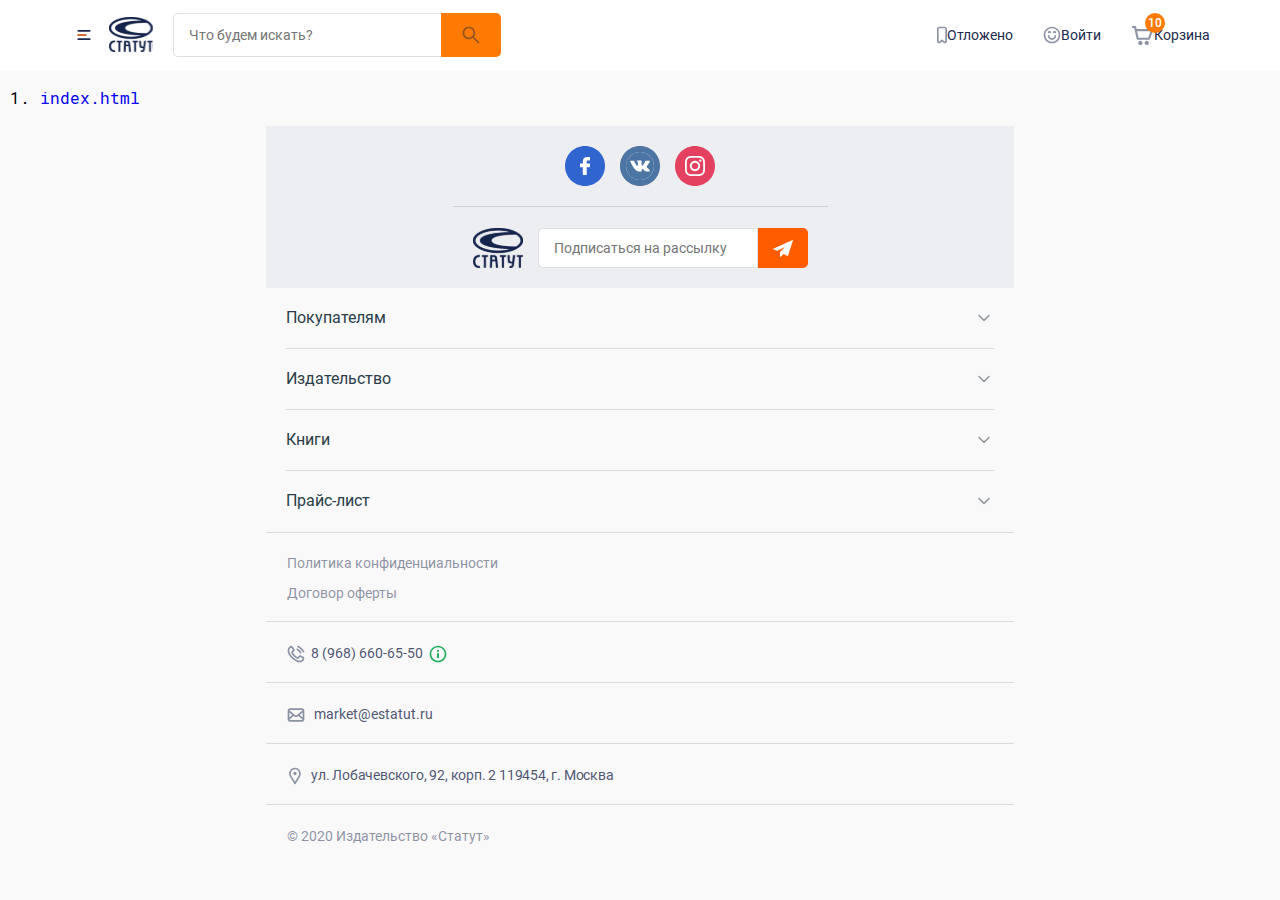
==== commit d36ac58d: "new changes" ====
--- a/pages/pages.html
+++ b/pages/pages.html
@@ -20,6 +20,7 @@
 </head>
 <body>
 	<header>
+	<div class="header__line"></div>
 	<div class="header container">
 		<section class="header__block__top">
 			<div class="header__navigation">
@@ -75,9 +76,6 @@
 				</ul>
 			</div>
 		</section>
-
-		<div class="header__line"></div>
-
 		<section class="header__block__bottom">
 			<div class="header__block-content">
 				<div class="header__block-search">
@@ -106,7 +104,7 @@
 						<svg width="18" height="18" viewBox="0 0 18 18" fill="none" xmlns="http://www.w3.org/2000/svg">
 <path fill-rule="evenodd" clip-rule="evenodd" d="M0.666706 6.91699C0.666706 10.3688 3.46493 13.167 6.91671 13.167C8.35974 13.167 9.68855 12.6779 10.7464 11.8566C10.7863 11.9409 10.8411 12.0199 10.9108 12.0896L15.9108 17.0896C16.2362 17.415 16.7639 17.415 17.0893 17.0896C17.4147 16.7641 17.4147 16.2365 17.0893 15.9111L12.0893 10.9111C12.0196 10.8414 11.9406 10.7866 11.8563 10.7467C12.6777 9.68883 13.1667 8.36002 13.1667 6.91699C13.1667 3.46521 10.3685 0.666992 6.91671 0.666992C3.46493 0.666992 0.666706 3.46521 0.666706 6.91699ZM2.33337 6.91699C2.33337 4.38569 4.3854 2.33366 6.91671 2.33366C9.44801 2.33366 11.5 4.38569 11.5 6.91699C11.5 9.4483 9.44801 11.5003 6.91671 11.5003C4.3854 11.5003 2.33337 9.4483 2.33337 6.91699Z" fill="white"/>
 </svg>
-						Искать
+						<span>Искать</span>
 					</button>
 					<div class="header__basket-mobile">
 						<a href="#"><svg width="18" height="16" viewBox="0 0 18 16" fill="none" xmlns="http://www.w3.org/2000/svg">
@@ -231,7 +229,7 @@
 			<div class="footer__select">
 				<ul class="footer__select-info">
 					<li class="footer__info">
-						<a>
+						<a href="#">
 							<span>Покупателям</span>
 							<svg width="12" height="8" viewBox="0 0 12 8" fill="none" xmlns="http://www.w3.org/2000/svg">
 <path fill-rule="evenodd" clip-rule="evenodd" d="M0.412046 0.91107C0.0866095 1.23651 0.0866094 1.76414 0.412046 2.08958L5.41205 7.08958C5.73748 7.41502 6.26512 7.41502 6.59056 7.08958L11.5906 2.08958C11.916 1.76414 11.916 1.23651 11.5906 0.91107C11.2651 0.585633 10.7375 0.585633 10.412 0.91107L6.0013 5.32182L1.59056 0.91107C1.26512 0.585633 0.737483 0.585633 0.412046 0.91107Z" fill="#2A3D48" fill-opacity="0.5"/>
@@ -239,60 +237,69 @@
 						</a>
 
 						<ul>
-							<li>Наша почта</li>
-							<li>Оплата и доставка</li>
-							<li>Вопросы и ответы</li>
+							<li><a href="#">Наша почта</a></li>
+							<li><a href="#">Оплата и доставка</a></li>
+							<li><a href="#">Вопросы и ответы</a></li>
 						</ul>
 					</li>
 					<li class="footer__info">
-						<a>
+						<a href="#">
 							<span>Издательство</span>
 							<svg width="12" height="8" viewBox="0 0 12 8" fill="none" xmlns="http://www.w3.org/2000/svg">
 <path fill-rule="evenodd" clip-rule="evenodd" d="M0.412046 0.91107C0.0866095 1.23651 0.0866094 1.76414 0.412046 2.08958L5.41205 7.08958C5.73748 7.41502 6.26512 7.41502 6.59056 7.08958L11.5906 2.08958C11.916 1.76414 11.916 1.23651 11.5906 0.91107C11.2651 0.585633 10.7375 0.585633 10.412 0.91107L6.0013 5.32182L1.59056 0.91107C1.26512 0.585633 0.737483 0.585633 0.412046 0.91107Z" fill="#2A3D48" fill-opacity="0.5"/>
 </svg>
 						</a>
 						<ul>
-							<li>О компании</li>
-							<li>Авторам</li>
-							<li>Вакансии</li>
-							<li>Контакты</li>
+							<li><a href="#">О компании</a></li>
+							<li><a href="#">Авторам</a></li>
+							<li><a href="#">Вакансии</a></li>
+							<li><a href="#">Контакты</a></li>
 						</ul>
 					</li>
 					<li class="footer__info">
-					<a>
+						<a href="#">
 							<span>Книги</span>
 							<svg width="12" height="8" viewBox="0 0 12 8" fill="none" xmlns="http://www.w3.org/2000/svg">
 <path fill-rule="evenodd" clip-rule="evenodd" d="M0.412046 0.91107C0.0866095 1.23651 0.0866094 1.76414 0.412046 2.08958L5.41205 7.08958C5.73748 7.41502 6.26512 7.41502 6.59056 7.08958L11.5906 2.08958C11.916 1.76414 11.916 1.23651 11.5906 0.91107C11.2651 0.585633 10.7375 0.585633 10.412 0.91107L6.0013 5.32182L1.59056 0.91107C1.26512 0.585633 0.737483 0.585633 0.412046 0.91107Z" fill="#2A3D48" fill-opacity="0.5"/>
 </svg>
 						</a>
 						<ul>
-							<li>Все категории</li>
-							<li>Бестселлеры</li>
-							<li>Новинки</li>
-							<li>Скидки и акции</li>
+							<li><a href="#">Все категории</a></li>
+							<li><a href="#">Бестселлеры</a></li>
+							<li><a href="#">Новинки</a></li>
+							<li><a href="#">Скидки и акции</a></li>
 						</ul>
 					</li>
 					<li class="footer__info">
-						<a>
+						<a href="#">
 							<span>Прайс-лист</span>
 							<svg width="12" height="8" viewBox="0 0 12 8" fill="none" xmlns="http://www.w3.org/2000/svg">
 <path fill-rule="evenodd" clip-rule="evenodd" d="M0.412046 0.91107C0.0866095 1.23651 0.0866094 1.76414 0.412046 2.08958L5.41205 7.08958C5.73748 7.41502 6.26512 7.41502 6.59056 7.08958L11.5906 2.08958C11.916 1.76414 11.916 1.23651 11.5906 0.91107C11.2651 0.585633 10.7375 0.585633 10.412 0.91107L6.0013 5.32182L1.59056 0.91107C1.26512 0.585633 0.737483 0.585633 0.412046 0.91107Z" fill="#2A3D48" fill-opacity="0.5"/>
 </svg>
 						</a>
 						<ul>
-							<li>
-															</li>
+							<li class="footer__price-list">
+								<a href="#"><svg width="30" height="30" viewBox="0 0 30 30" fill="none" xmlns="http://www.w3.org/2000/svg">
+<path fill-rule="evenodd" clip-rule="evenodd" d="M16.7976 0C17.3302 0 17.8407 0.212418 18.2162 0.590173L26.4186 8.84355C26.791 9.21826 27 9.72509 27 10.2534V25.7143C27 28.08 25.0919 30 22.7407 30H8.25926C5.90815 30 4 28.0822 4 25.7143V4.28571C4 1.92 5.90815 0 8.25926 0H16.7976ZM23 28C24.1046 28 25 27.1046 25 26V12.0727C25 10.9401 24.0605 10.0336 22.9286 10.074L19.0714 10.2117C17.9395 10.2522 17 9.34557 17 8.21301V4C17 2.89543 16.1046 2 15 2H8C6.89543 2 6 2.89543 6 4V26C6 27.1046 6.89543 28 8 28H23Z" fill="#282F36" fill-opacity="0.3"/>
+</svg>
+</a>
+								<div>
+									<a href="#">Скачать прайс-лист</a>
+									<a href="#">PDF, 12 Mb </a>
+								</div>
+							</li>
 						</ul>
 					</li>
 				</ul>
 				<ul class="footer__grey-text">
-					<li><a>Политика конфиденциальности</a></li>
-					<li><a>Договор оферты</a></li>
+					<li><a href="#">Политика конфиденциальности</a></li>
+					<li><a href="#">Договор оферты</a></li>
 				</ul>
 				</ul>
 				<ul class="footer__select-contact">
 					<li>Телефон и Email</li>
-					<li class="footer__telephone"><a href="">
+					<li class="footer__telephone">
+						<a href="#">
 							<svg width="18" height="18" viewBox="0 0 18 18" fill="none" xmlns="http://www.w3.org/2000/svg">
 <path fill-rule="evenodd" clip-rule="evenodd" d="M4.24822 2.49769L4.24878 2.49839L4.24822 2.49769ZM4.28406 2.55396L5.9545 5.18607C5.75265 5.37559 5.53247 5.5633 5.29551 5.76533C5.09185 5.93896 4.87579 6.12316 4.64831 6.32816C4.08451 6.83626 3.97561 7.65343 4.3405 8.28938C6.27004 11.6523 8.9018 13.1825 10.0794 13.7319C10.7888 14.0629 11.5596 13.8017 11.9887 13.2608L13.1446 11.8037C13.1446 11.8037 13.1456 11.8029 13.1473 11.8026C13.1491 11.8023 13.1523 11.8026 13.1523 11.8026C13.1523 11.8026 13.1548 11.8031 13.1572 11.8046C13.8308 12.2163 14.7705 12.7758 15.6337 13.2494C15.4787 14.1763 15.1226 14.7163 14.7299 15.0463C14.3176 15.393 13.7844 15.5754 13.1897 15.6412C12.0023 15.7727 10.7968 15.416 10.5295 15.3291C10.2345 15.1797 8.61709 14.3366 6.88912 12.9704C5.10731 11.5616 3.32066 9.684 2.63734 7.53061C2.13796 5.95684 2.32626 4.8494 2.71877 4.0855C3.09821 3.34703 3.71224 2.84581 4.28406 2.55396ZM3.67978 0.996162C4.46698 0.626415 5.28098 1.01193 5.66013 1.60936L7.40765 4.36293C7.76094 4.91961 7.78516 5.73339 7.21082 6.29085C6.96467 6.52977 6.62221 6.82341 6.30354 7.09666C6.12861 7.24666 5.96085 7.39051 5.82012 7.51579C7.48078 10.3794 9.70098 11.7043 10.7108 12.1888L11.8349 10.7718C12.3656 10.1028 13.3105 9.94643 14.0301 10.3862C14.6958 10.7931 15.6161 11.3407 16.4501 11.798C17.0063 12.1029 17.4042 12.7387 17.2914 13.4564C17.089 14.7456 16.5601 15.6846 15.8065 16.3181C15.0655 16.9411 14.1827 17.2054 13.3741 17.295C11.7836 17.4711 10.2623 16.9942 9.9845 16.902C9.91416 16.8787 9.85579 16.8541 9.79305 16.8225C9.49481 16.6725 7.73724 15.765 5.85136 14.2738C3.9851 12.7982 1.8804 10.6637 1.04539 8.03229C0.432038 6.09937 0.613479 4.53211 1.23262 3.32714C1.8409 2.1433 2.82598 1.39719 3.67978 0.996162Z" fill="#1C294D" fill-opacity="0.5"/>
 <path fill-rule="evenodd" clip-rule="evenodd" d="M11.2587 0.743003C10.8397 0.551375 10.3441 0.734563 10.1518 1.15217C9.95951 1.56977 10.1433 2.06365 10.5624 2.25528C12.5011 3.14183 14.72 4.8086 15.7339 7.10862C15.9194 7.52929 16.4119 7.72049 16.834 7.53568C17.2562 7.35087 17.448 6.86003 17.2626 6.43937C16.024 3.62988 13.4061 1.72497 11.2587 0.743003ZM10.6407 3.69451C10.2283 3.48903 9.72682 3.65561 9.52063 4.06657C9.31443 4.47754 9.48158 4.97726 9.89397 5.18274C10.6784 5.57363 11.2214 5.94198 11.6597 6.37882C12.0981 6.81566 12.4677 7.3567 12.8599 8.13847C13.0661 8.54943 13.5676 8.71601 13.98 8.51053C14.3924 8.30505 14.5595 7.80532 14.3533 7.39435C13.9107 6.51223 13.4455 5.80536 12.8403 5.20227C12.2352 4.59918 11.5258 4.13558 10.6407 3.69451Z" fill="#1C294D" fill-opacity="0.5"/>
@@ -303,14 +310,16 @@
 </svg>
 						</a>
 					</li>
-					<li class="footer__letter"><a href="">
+					<li class="footer__letter">
+						<a href="#">
 							<svg width="18" height="14" viewBox="0 0 18 14" fill="none" xmlns="http://www.w3.org/2000/svg">
 <path fill-rule="evenodd" clip-rule="evenodd" d="M3.16663 0.333008C1.78591 0.333008 0.666626 1.4523 0.666626 2.83301V11.1663C0.666626 12.5471 1.78591 13.6663 3.16663 13.6663H14.8333C16.214 13.6663 17.3333 12.5471 17.3333 11.1663V2.83301C17.3333 1.4523 16.214 0.333008 14.8333 0.333008H3.16663ZM2.40939 2.48462C2.5413 2.19837 2.83076 1.99967 3.16663 1.99967H14.8333C15.1692 1.99967 15.4586 2.19837 15.5905 2.48462L9.51158 7.2127C9.21065 7.44675 8.78927 7.44675 8.48834 7.2127L2.40939 2.48462ZM2.33329 4.53687V9.38714L5.3438 6.87838L2.33329 4.53687ZM2.40238 11.4991C2.53083 11.7937 2.82468 11.9997 3.16663 11.9997H14.8333C15.1752 11.9997 15.4691 11.7937 15.5975 11.4991L11.3095 7.92573L10.5348 8.52829C9.63204 9.23044 8.36789 9.23044 7.46511 8.52829L6.6904 7.92573L2.40238 11.4991ZM15.6666 9.38714V4.53687L12.6561 6.87838L15.6666 9.38714Z" fill="#1C294D" fill-opacity="0.5"/>
 </svg>
 							<span>market@estatut.ru</span>
 						</a>
 					</li>
-					<li class="footer__location"><a href="">
+					<li class="footer__location">
+						<a href="#">
 							<svg width="12" height="18" viewBox="0 0 12 18" fill="none" xmlns="http://www.w3.org/2000/svg">
 <path fill-rule="evenodd" clip-rule="evenodd" d="M9.58435 8.87971L5.99996 14.7921L2.41557 8.87971C0.677036 6.01205 2.69699 2.30942 5.99996 2.30942C9.30293 2.30942 11.3229 6.01205 9.58435 8.87971ZM1.04793 9.74421C-1.35394 5.78238 1.43673 0.666992 5.99996 0.666992C10.5632 0.666992 13.3539 5.78238 10.952 9.74421L6.53553 17.029C6.28928 17.4352 5.71064 17.4352 5.46439 17.029L1.04793 9.74421ZM6.00012 4.77305C5.11178 4.77305 4.39164 5.50839 4.39164 6.41547C4.39164 7.32256 5.11178 8.0579 6.00012 8.0579C6.88846 8.0579 7.6086 7.32256 7.6086 6.41547C7.6086 5.50839 6.88846 4.77305 6.00012 4.77305Z" fill="#1C294D" fill-opacity="0.5"/>
 </svg>
@@ -324,8 +333,8 @@
 			<div class="footer__footer-text">
 				<p>© 2020 Издательство «Статут»</p>
 				<p>ул. Лобачевского, 92, корп. 2 119454, г. Москва</p>
-				<a href="">Политика конфиденциальности</a>
-				<a href="">Договор оферты</a>
+				<a href="#">Политика конфиденциальности</a>
+				<a href="#">Договор оферты</a>
 			</div>
 		</div>
 	</footer>
--- a/pages/style.css
+++ b/pages/style.css
@@ -821,6 +821,7 @@
   -ms-flex-pack: justify;
   justify-content: space-between;
   padding-right: 4px;
+  color: #2A3D48;
 }
 
 .footer__select-info svg {
@@ -863,6 +864,7 @@
   font-style: normal;
   font-weight: normal;
   font-size: 14px;
+  color: #1C294D;
 }
 
 .footer__select-contact a {
@@ -912,17 +914,16 @@
   letter-spacing: -0.2px;
 }
 
-main {
+body {
   background-color: #F9F9FA;
 }
 
 .container {
+  padding: 0 10px;
   margin-bottom: 10px;
-  padding: 0 10px;
-}
-
-.header {
-  margin-bottom: 11px;
+}
+
+header {
   background-color: #fff;
 }
 
@@ -1042,8 +1043,8 @@
   height: 100%;
 }
 
-.header__basket-mobile:after,
-.header__basket:after {
+.header__basket-mobile:before,
+.header__basket:before {
   display: -webkit-box;
   display: -webkit-flex;
   display: -ms-flexbox;
@@ -1052,16 +1053,13 @@
   -webkit-justify-content: center;
   -ms-flex-pack: center;
   justify-content: center;
-  -webkit-box-align: center;
-  -webkit-align-items: center;
-  -ms-flex-align: center;
-  align-items: center;
   content: '10';
   position: absolute;
   top: -12px;
   right: -11px;
   width: 20px;
   height: 20px;
+  padding-top: 1px;
   color: #fff;
   -webkit-border-radius: 50%;
   border-radius: 50%;
@@ -1147,7 +1145,7 @@
   -webkit-box-sizing: border-box;
   box-sizing: border-box;
   margin-bottom: 10px;
-  background: #FFFFFF;
+  background-color: #FFFFFF;
   -webkit-border-radius: 5px;
   border-radius: 5px;
 }
@@ -1164,6 +1162,7 @@
   margin: auto;
   margin-bottom: 20px;
   width: 315px;
+  padding-top: 1px;
 }
 
 .slider__header-books-day h3 {
@@ -1222,7 +1221,7 @@
   font-family: Roboto;
 }
 
-.slider__info-books-day p:first-child {
+.slider__info-books-day p:first-of-type {
   margin: 0;
   margin-bottom: 5px;
   font-style: normal;
@@ -1230,7 +1229,8 @@
   color: rgba(28, 41, 77, 0.5);
 }
 
-.slider__info-books-day p:nth-child(2) {
+.slider__info-books-day a:first-of-type {
+  display: block;
   margin: 0;
   margin-bottom: 8px;
   font-weight: 500;
@@ -1239,7 +1239,7 @@
   line-height: 19px;
 }
 
-.slider__info-books-day p:nth-child(3) {
+.slider__info-books-day p:nth-of-type(2) {
   margin: 0;
   margin-bottom: 4px;
   font-weight: normal;
@@ -1247,7 +1247,7 @@
   color: #1C294D;
 }
 
-.slider__info-books-day p:last-child {
+.slider__info-books-day p:last-of-type {
   margin: 0;
   font-weight: bold;
   font-size: 18px;
@@ -1294,10 +1294,19 @@
 }
 
 .slider__in-garbage a {
+  display: -webkit-box;
+  display: -webkit-flex;
+  display: -ms-flexbox;
+  display: flex;
+  -webkit-box-align: center;
+  -webkit-align-items: center;
+  -ms-flex-align: center;
+  align-items: center;
   margin: 0;
   font-family: Roboto;
   font-weight: 500;
   font-size: 14px;
+  color: #1C294D;
 }
 
 .slider__bookmark {
@@ -1398,16 +1407,27 @@
   background-image: url("img/tape-delivery.png");
 }
 
+.slider__delivery-img {
+  display: block;
+  width: 97.78px;
+  height: 100px;
+}
+
+.slider__delivery-img svg {
+  width: 100%;
+  height: 100%;
+}
+
 .slider__banner-text {
   display: inline-block;
   position: relative;
   z-index: 2;
+  width: 199px;
+  height: 75px;
   margin: auto 0;
   font-family: Gosha Sans;
   font-weight: normal;
   font-size: 20px;
-  width: 199px;
-  height: 75px;
   line-height: 25px;
 }
 
@@ -1422,13 +1442,13 @@
   background-image: url("img/tape-banner.png");
 }
 
-.slider__delivery-img {
+.slider__banner-img {
   display: block;
-  width: 97.78px;
+  width: 125px;
   height: 100px;
 }
 
-.slider__delivery-img svg {
+.slider__banner-img svg {
   width: 100%;
   height: 100%;
 }
@@ -1436,6 +1456,7 @@
 .receipts {
   width: 355px;
   margin: auto;
+  margin-bottom: 10px;
 }
 
 .receipts__book-container:nth-child(2),
@@ -1575,7 +1596,7 @@
 
 .receipts__book-img {
   margin: auto;
-  margin-bottom: 15px;
+  margin-bottom: 14px;
   width: 126px;
   height: 180px;
 }
@@ -1589,13 +1610,13 @@
   margin: auto;
   margin-right: 13px;
   margin-bottom: 1px;
-  width: 155px;
+  width: 154px;
   font-family: Roboto;
 }
 
 .receipts__info-book p:first-child {
   margin: 0;
-  margin-bottom: 4px;
+  margin-bottom: 5px;
   font-style: normal;
   font-size: 12px;
   color: rgba(28, 41, 77, 0.5);
@@ -1653,7 +1674,7 @@
   display: -webkit-flex;
   display: -ms-flexbox;
   display: flex;
-  margin: 4px 0;
+  margin-top: 3px;
   font-family: Roboto;
   font-weight: 500;
   font-size: 12px;
@@ -1691,6 +1712,7 @@
   font-family: Roboto;
   font-weight: 500;
   font-size: 12px;
+  color: #7986CB;
 }
 
 .receipts__book-container:last-child .receipts__recommendation {
@@ -1738,11 +1760,20 @@
 }
 
 .receipts__in-garbage a {
+  display: -webkit-box;
+  display: -webkit-flex;
+  display: -ms-flexbox;
+  display: flex;
+  -webkit-box-align: center;
+  -webkit-align-items: center;
+  -ms-flex-align: center;
+  align-items: center;
   margin: 0;
-  margin-top: 2px;
+  margin-top: 1px;
   font-family: Roboto;
   font-weight: 500;
   font-size: 14px;
+  color: #1C294D;
 }
 
 .receipts__bookmark {
@@ -1770,7 +1801,9 @@
 
 .receipts__more-books {
   height: 40px;
-  padding-top: 6px;
+  padding-top: 7px;
+  -webkit-border-radius: 0 0 5px 5px;
+  border-radius: 0 0 5px 5px;
   text-align: center;
 }
 
@@ -1779,6 +1812,7 @@
   font-family: Roboto;
   font-weight: 500;
   font-size: 14px;
+  color: #1C294D;
 }
 
 .email {
@@ -1991,7 +2025,7 @@
 
 .ready_arrivalse__book-img {
   margin: auto;
-  margin-bottom: 15px;
+  margin-bottom: 14px;
   width: 126px;
   height: 180px;
 }
@@ -2005,13 +2039,13 @@
   margin: auto;
   margin-right: 13px;
   margin-bottom: 1px;
-  width: 155px;
+  width: 154px;
   font-family: Roboto;
 }
 
 .ready_arrivalse__info-book p:first-child {
   margin: 0;
-  margin-bottom: 4px;
+  margin-bottom: 5px;
   font-style: normal;
   font-size: 12px;
   color: rgba(28, 41, 77, 0.5);
@@ -2069,7 +2103,7 @@
   display: -webkit-flex;
   display: -ms-flexbox;
   display: flex;
-  margin: 4px 0;
+  margin-top: 3px;
   font-family: Roboto;
   font-weight: 500;
   font-size: 12px;
@@ -2107,6 +2141,7 @@
   font-family: Roboto;
   font-weight: 500;
   font-size: 12px;
+  color: #7986CB;
 }
 
 .ready_arrivalse__book-container:last-child .ready_arrivalse__recommendation {
@@ -2154,11 +2189,20 @@
 }
 
 .ready_arrivalse__in-garbage a {
+  display: -webkit-box;
+  display: -webkit-flex;
+  display: -ms-flexbox;
+  display: flex;
+  -webkit-box-align: center;
+  -webkit-align-items: center;
+  -ms-flex-align: center;
+  align-items: center;
   margin: 0;
-  margin-top: 2px;
+  margin-top: 1px;
   font-family: Roboto;
   font-weight: 500;
   font-size: 14px;
+  color: #1C294D;
 }
 
 .ready_arrivalse__bookmark {
@@ -2186,7 +2230,10 @@
 
 .ready_arrivalse__more-books {
   height: 40px;
-  padding: 10px 0;
+  padding-top: 7px;
+  -webkit-border-radius: 0 0 5px 5px;
+  border-radius: 0 0 5px 5px;
+  text-align: center;
 }
 
 .ready_arrivalse__more-books a {
@@ -2194,7 +2241,7 @@
   font-family: Roboto;
   font-weight: 500;
   font-size: 14px;
-  text-align: center;
+  color: #1C294D;
 }
 
 .our_capabilities {
@@ -2214,7 +2261,11 @@
   border-radius: 5px;
 }
 
-.our_capabilities__bloks p:first-child {
+.our_capabilities__text a {
+  display: block;
+}
+
+.our_capabilities__text a:first-child {
   margin: 0;
   margin-bottom: 2px;
   font-family: Roboto;
@@ -2223,7 +2274,7 @@
   color: #1C294D;
 }
 
-.our_capabilities__bloks p:last-child {
+.our_capabilities__text a:last-child {
   margin: 0;
   line-height: 20px;
   font-family: Roboto;
@@ -2256,7 +2307,7 @@
   padding-top: 53px;
 }
 
-.our_capabilities__bloks:nth-child(2) .our_capabilities__text p:first-child {
+.our_capabilities__bloks:nth-child(2) .our_capabilities__text a:first-child {
   letter-spacing: -0.3px;
 }
 
@@ -2270,7 +2321,7 @@
   padding-top: 53px;
 }
 
-.our_capabilities__bloks:nth-child(3) .our_capabilities__text p:first-child {
+.our_capabilities__bloks:nth-child(3) .our_capabilities__text a:first-child {
   letter-spacing: -0.3px;
 }
 
@@ -2284,7 +2335,7 @@
   padding-top: 54px;
 }
 
-.our_capabilities__bloks:last-child .our_capabilities__text p:last-child {
+.our_capabilities__bloks:last-child .our_capabilities__text a:last-child {
   line-height: 19px;
 }
 
@@ -2309,10 +2360,6 @@
   -webkit-justify-content: space-between;
   -ms-flex-pack: justify;
   justify-content: space-between;
-  -webkit-box-align: center;
-  -webkit-align-items: center;
-  -ms-flex-align: center;
-  align-items: center;
   padding: 0 10px;
   height: 60px;
 }
@@ -2322,6 +2369,7 @@
   font-weight: bold;
   font-size: 20px;
   margin: 0;
+  margin-top: 19px;
 }
 
 .news__arrow {
@@ -2331,6 +2379,7 @@
   display: flex;
   width: 61px;
   height: 30px;
+  margin-top: 15px;
 }
 
 .news__arrow-left,
@@ -2369,19 +2418,6 @@
   border-radius: 0 5px 5px 0;
 }
 
-.news__img-bust,
-.news__img-building,
-.news__img-libra {
-  margin-bottom: 8px;
-}
-
-.news__img-bust img,
-.news__img-building img,
-.news__img-libra img {
-  -webkit-border-radius: 5px;
-  border-radius: 5px;
-}
-
 .news__news-block-bust {
   height: 445px;
 }
@@ -2419,15 +2455,17 @@
   margin-bottom: 3px;
 }
 
-.news__news-block-building p:nth-of-type(2),
-.news__news-block-libra p:nth-of-type(2),
-.news__news-block-bust p:nth-of-type(2) {
+.news__news-block-building a,
+.news__news-block-libra a,
+.news__news-block-bust a {
+  display: block;
   font-family: Roboto;
   font-weight: 500;
   font-size: 16px;
   line-height: 20px;
   margin-bottom: 8px;
   height: 40px;
+  color: #1C294D;
 }
 
 .news__news-block-building p:last-of-type,
@@ -2439,6 +2477,25 @@
   line-height: 20px;
   margin-bottom: 12px;
   height: 60px;
+}
+
+.news__img-bust,
+.news__img-building,
+.news__img-libra {
+  margin-bottom: 9px;
+}
+
+.news__img-bust a,
+.news__img-building a,
+.news__img-libra a {
+  height: 100%;
+}
+
+.news__img-bust img,
+.news__img-building img,
+.news__img-libra img {
+  -webkit-border-radius: 5px;
+  border-radius: 5px;
 }
 
 .news__btn {
@@ -2458,7 +2515,8 @@
   padding: 10px 0;
 }
 
-.news__more-news p {
+.news__more-news a {
+  display: block;
   margin: 0;
   font-family: Roboto;
   font-weight: 500;
@@ -2638,6 +2696,16 @@
     grid-area: banners;
   }
 
+  .slider__books-day {
+    grid-area: books;
+    padding: 0;
+  }
+
+  .slider__img-books-day {
+    width: 115px;
+    height: 165px;
+  }
+
   .slider__delivery,
   .slider__banner-sale {
     margin: 0;
@@ -2645,14 +2713,53 @@
     height: 100%;
   }
 
-  .slider__books-day {
-    grid-area: books;
-    padding: 0;
-  }
-
-  .slider__img-books-day {
-    width: 115px;
-    height: 165px;
+  .slider__delivery a {
+    -webkit-box-orient: vertical;
+    -webkit-box-direction: normal;
+    -webkit-flex-direction: column;
+    -ms-flex-direction: column;
+    flex-direction: column;
+    height: 120px;
+    padding-left: 12px;
+  }
+
+  .slider__delivery-text {
+    width: auto;
+    height: 75px;
+    font-size: 16px;
+  }
+
+  .slider__delivery-img {
+    width: 70px;
+    height: 72px;
+    margin: auto;
+  }
+
+  .slider__banner-sale a {
+    -webkit-box-orient: vertical;
+    -webkit-box-direction: normal;
+    -webkit-flex-direction: column;
+    -ms-flex-direction: column;
+    flex-direction: column;
+    height: 120px;
+    padding-left: 12px;
+  }
+
+  .slider__banner-text {
+    width: auto;
+    height: 75px;
+    font-size: 16px;
+  }
+
+  .slider__banner-text::before {
+    top: 26px;
+    left: 139px;
+  }
+
+  .slider__banner-img {
+    width: 92px;
+    height: 78px;
+    margin: auto;
   }
 
   .receipts {
@@ -3013,10 +3120,10 @@
     display: -webkit-flex;
     display: -ms-flexbox;
     display: flex;
-    width: 750px;
+    width: 755px;
     height: 215px;
     padding: 0;
-    margin-right: 30px;
+    margin-right: 25px;
   }
 
   .footer__select-info svg {
@@ -3024,7 +3131,6 @@
   }
 
   .footer__select-info li {
-    margin-right: 30px;
     padding: 0;
     font-family: Roboto;
     font-weight: 500;
@@ -3036,8 +3142,12 @@
     height: 20px;
   }
 
+  .footer__info a {
+    color: #1C294D;
+  }
+
   .footer__info span {
-    margin-bottom: 24px;
+    margin-bottom: 23px;
   }
 
   .footer__info ul {
@@ -3063,11 +3173,18 @@
     font-weight: normal;
     font-size: 14px;
     line-height: 20px;
-    color: rgba(40, 47, 54, 0.8);
+  }
+
+  .footer__info ul li a {
+    color: #282F36;
+  }
+
+  .footer__info ul svg {
+    display: block;
   }
 
   .footer__info:first-child {
-    margin-right: 71px;
+    margin-right: 67px;
   }
 
   .footer__info:nth-child(2) {
@@ -3075,7 +3192,38 @@
   }
 
   .footer__info:nth-child(3) {
-    margin-right: 92px;
+    margin-right: 88px;
+  }
+
+  .footer__info:last-child span {
+    margin: 0;
+    margin-bottom: 19px;
+  }
+
+  .footer__price-list {
+    display: -webkit-box;
+    display: -webkit-flex;
+    display: -ms-flexbox;
+    display: flex;
+  }
+
+  .footer__price-list div {
+    padding-top: 5px;
+  }
+
+  .footer__price-list div a:first-child {
+    margin-bottom: -2px;
+    font-family: Roboto;
+    font-weight: normal;
+    font-size: 14px;
+    color: rgba(40, 47, 54, 0.8);
+  }
+
+  .footer__price-list div a:last-child {
+    font-family: Roboto;
+    font-weight: normal;
+    font-size: 12px;
+    color: rgba(40, 47, 54, 0.5);
   }
 
   .footer__select-contact {
@@ -3106,6 +3254,7 @@
     font-family: Roboto;
     font-weight: 500;
     font-size: 14px;
+    color: #1C294D;
   }
 
   .footer__select-contact li:last-child {
@@ -3117,16 +3266,27 @@
     margin-bottom: 12px;
   }
 
+  .footer__letter a {
+    padding-left: 2px;
+    color: rgba(28, 41, 77, 0.8);
+  }
+
   .footer__letter svg {
-    margin-right: 10px;
+    margin-right: 8px;
   }
 
   .footer__telephone {
     grid-area: telefon;
   }
 
+  .footer__telephone a {
+    padding-top: 1px;
+    padding-left: 2px;
+    color: rgba(28, 41, 77, 0.8);
+  }
+
   .footer__telephone svg:first-child {
-    margin-right: 10px;
+    margin-right: 8px;
   }
 
   .footer__telephone svg:last-child {
@@ -3166,8 +3326,9 @@
     color: rgba(28, 41, 77, 0.8);
   }
 
-  .footer__footer-text p:first-child {
+  .footer__footer-text p:first-of-type {
     margin-right: 209px;
+    color: rgba(28, 41, 77, 0.5);
   }
 
   .footer__footer-text p:nth-child(2) {
@@ -3221,21 +3382,20 @@
     margin-bottom: 0;
   }
 
-  .our_capabilities__text p:first-child {
+  .our_capabilities__text a:first-child {
     margin-bottom: 3px;
   }
 
-  .our_capabilities__text p:last-child {
+  .our_capabilities__text a:last-child {
     display: block;
     font-size: 12px;
-    word-break: break-all;
   }
 
   .our_capabilities__bloks:first-child {
     grid-area: wotch;
     padding-top: 43px;
     padding-right: 4px;
-    padding-left: 91px;
+    padding-left: 90px;
   }
 
   .our_capabilities__wotch-img {
@@ -3253,8 +3413,12 @@
   .our_capabilities__bloks:nth-child(2) {
     grid-area: star;
     padding-top: 43px;
-    padding-left: 90px;
-    padding-right: 1px;
+    padding-left: 89px;
+    padding-right: 8px;
+  }
+
+  .our_capabilities__bloks:nth-child(2) .our_capabilities__text a:last-child {
+    letter-spacing: 0.1px;
   }
 
   .our_capabilities__star-img {
@@ -3272,7 +3436,7 @@
   .our_capabilities__bloks:nth-child(3) {
     grid-area: bag;
     padding-top: 43px;
-    padding-left: 90px;
+    padding-left: 89px;
   }
 
   .our_capabilities__bag-img {
@@ -3291,7 +3455,7 @@
     grid-area: cards;
     padding-top: 43px;
     padding-left: 89px;
-    padding-right: 6px;
+    padding-right: 21px;
   }
 
   .our_capabilities__cards-img {
@@ -3311,7 +3475,11 @@
   }
 
   .news__heading {
-    padding: 0 24px;
+    padding: 0 24px 0 25px;
+  }
+
+  .news__heading h2 {
+    margin-top: 17px;
   }
 
   .news__news-container {
@@ -3345,10 +3513,13 @@
     width: 319px;
   }
 
-  .news__img-bust,
+  .news__img-bust {
+    width: 319px;
+  }
+
   .news__img-building,
   .news__img-libra {
-    width: auto;
+    width: 320px;
   }
 
   .news__news-block-bust p:last-of-type,
@@ -3365,11 +3536,7 @@
   }
 
   .header {
-    margin-bottom: 30px;
-  }
-
-  .header {
-    height: 171px;
+    height: 170px;
     position: relative;
   }
 
@@ -3382,11 +3549,8 @@
     -webkit-justify-content: space-between;
     -ms-flex-pack: justify;
     justify-content: space-between;
-    -webkit-box-align: center;
-    -webkit-align-items: center;
-    -ms-flex-align: center;
-    align-items: center;
     height: 50px;
+    padding-top: 14px;
   }
 
   .header__block__top a {
@@ -3496,10 +3660,12 @@
 
   .header__line {
     position: absolute;
-    height: 10px;
-    right: 500px;
-    top: 150px;
-    background-color: red;
+    top: 49px;
+    right: 0;
+    left: 0;
+    height: 1px;
+    margin: auto;
+    background-color: #DFE0E1;
   }
 
   .header__block__bottom {
@@ -3512,12 +3678,8 @@
     -webkit-flex-direction: column;
     -ms-flex-direction: column;
     flex-direction: column;
-    -webkit-box-pack: justify;
-    -webkit-justify-content: space-between;
-    -ms-flex-pack: justify;
-    justify-content: space-between;
     height: 120px;
-    padding: 20px 0 19px;
+    padding-top: 19px;
   }
 
   .header__block-content {
@@ -3534,7 +3696,7 @@
     -ms-flex-pack: justify;
     justify-content: space-between;
     height: 41px;
-    width: 1140;
+    margin-bottom: 20px;
   }
 
   .header__block-search {
@@ -3601,7 +3763,7 @@
   }
 
   .header__user-content {
-    width: 291px;
+    width: 292px;
     height: 20px;
     margin: 0;
   }
@@ -3611,15 +3773,15 @@
   }
 
   .header__user-list li:first-child {
-    margin-right: 12px;
+    margin-right: 11px;
   }
 
   .header__user-list li:first-child svg {
-    margin-right: 9px;
+    margin-right: 10px;
   }
 
   .header__user-list li:nth-child(2) {
-    margin-right: 31px;
+    margin-right: 32px;
   }
 
   .header__user-list li:nth-child(2) svg {
@@ -3630,14 +3792,15 @@
     width: 18px;
     height: 18px;
     margin: 0;
-    margin-right: 5px;
-  }
-
-  .header__basket::after {
+    margin-right: 6px;
+  }
+
+  .header__basket::before {
+    top: -8px;
+    right: -8px;
     width: 15px;
     height: 15px;
-    top: -8px;
-    right: -8px;
+    padding-top: 2px;
     font-size: 9px;
   }
 
@@ -3754,6 +3917,7 @@
 
   .slider__header-books-day {
     width: 320px;
+    padding: 0;
   }
 
   .slider__img-books-day {
@@ -3801,11 +3965,63 @@
 
   .slider__delivery a,
   .slider__banner-sale a {
+    -webkit-box-orient: horizontal;
+    -webkit-box-direction: normal;
+    -webkit-flex-direction: row;
+    -ms-flex-direction: row;
+    flex-direction: row;
     width: 309.78px;
+    height: 103px;
+    padding: 0;
+  }
+
+  .slider__delivery-text {
+    width: 199px;
+    height: 75px;
+    font-size: 20px;
+  }
+
+  .slider__delivery-text::before {
+    left: -12px;
+  }
+
+  .slider__banner-text {
+    width: 199px;
+    height: 75px;
+    font-size: 20px;
+  }
+
+  .slider__banner-text::before {
+    top: 50px;
+    left: 20px;
+  }
+
+  .slider__delivery-img {
+    width: 97.78px;
+    height: 100px;
+    margin: 0;
+  }
+
+  .slider__banner-text {
+    width: 199px;
+    height: 75px;
+    font-size: 20px;
+  }
+
+  .slider__banner-text::before {
+    top: 50px;
+    left: 20px;
+  }
+
+  .slider__banner-img {
+    width: 134px;
+    height: 102px;
+    margin: 0;
   }
 
   .receipts {
     width: 1140px;
+    margin-bottom: 30px;
   }
 
   .receipts__heading {
@@ -3830,7 +4046,7 @@
   .receipts__book {
     width: 263px;
     margin: 0 auto;
-    padding: 25px 20px 21px;
+    padding: 25px 0 20px 20px;
     border: none;
   }
 
@@ -3876,6 +4092,7 @@
   .receipts__in-garbage {
     width: 145px;
     height: 40px;
+    padding-bottom: 2px;
   }
 
   .receipts__in-garbage svg {
@@ -3905,7 +4122,7 @@
   }
 
   .receipts__book-container:first-child .receipts__book {
-    padding: 25px 13px 21px;
+    padding: 25px 13px 20px;
   }
 
   .receipts__book-container:first-child .receipts__book-status {
@@ -3961,7 +4178,7 @@
   }
 
   .receipts__book-container:nth-child(2) .receipts__in-garbage svg {
-    margin-left: 25.67px;
+    margin-left: 24.67px;
   }
 
   .receipts__book-container:nth-child(2) .receipts__star {
@@ -4047,6 +4264,10 @@
     display: flex;
   }
 
+  .receipts__book-container:last-child .receipts__in-garbage {
+    padding: 0;
+  }
+
   .ready_arrivalse {
     width: 1140px;
     margin-bottom: 30px;
@@ -4074,7 +4295,7 @@
   .ready_arrivalse__book {
     width: 263px;
     margin: 0 auto;
-    padding: 25px 20px 21px;
+    padding: 25px 0 20px 20px;
     border: none;
   }
 
@@ -4120,6 +4341,7 @@
   .ready_arrivalse__in-garbage {
     width: 145px;
     height: 40px;
+    padding-bottom: 2px;
   }
 
   .ready_arrivalse__in-garbage svg {
@@ -4149,7 +4371,7 @@
   }
 
   .ready_arrivalse__book-container:first-child .ready_arrivalse__book {
-    padding: 25px 13px 21px;
+    padding: 25px 13px 20px;
   }
 
   .ready_arrivalse__book-container:first-child .ready_arrivalse__book-status {
@@ -4205,7 +4427,7 @@
   }
 
   .ready_arrivalse__book-container:nth-child(2) .ready_arrivalse__in-garbage svg {
-    margin-left: 25.67px;
+    margin-left: 24.67px;
   }
 
   .ready_arrivalse__book-container:nth-child(2) .ready_arrivalse__star {
@@ -4290,6 +4512,10 @@
     display: -ms-flexbox;
     display: flex;
   }
+
+  .ready_arrivalse__book-container:last-child .ready_arrivalse__in-garbage {
+    padding: 0;
+  }
 }
 
 @media screen {
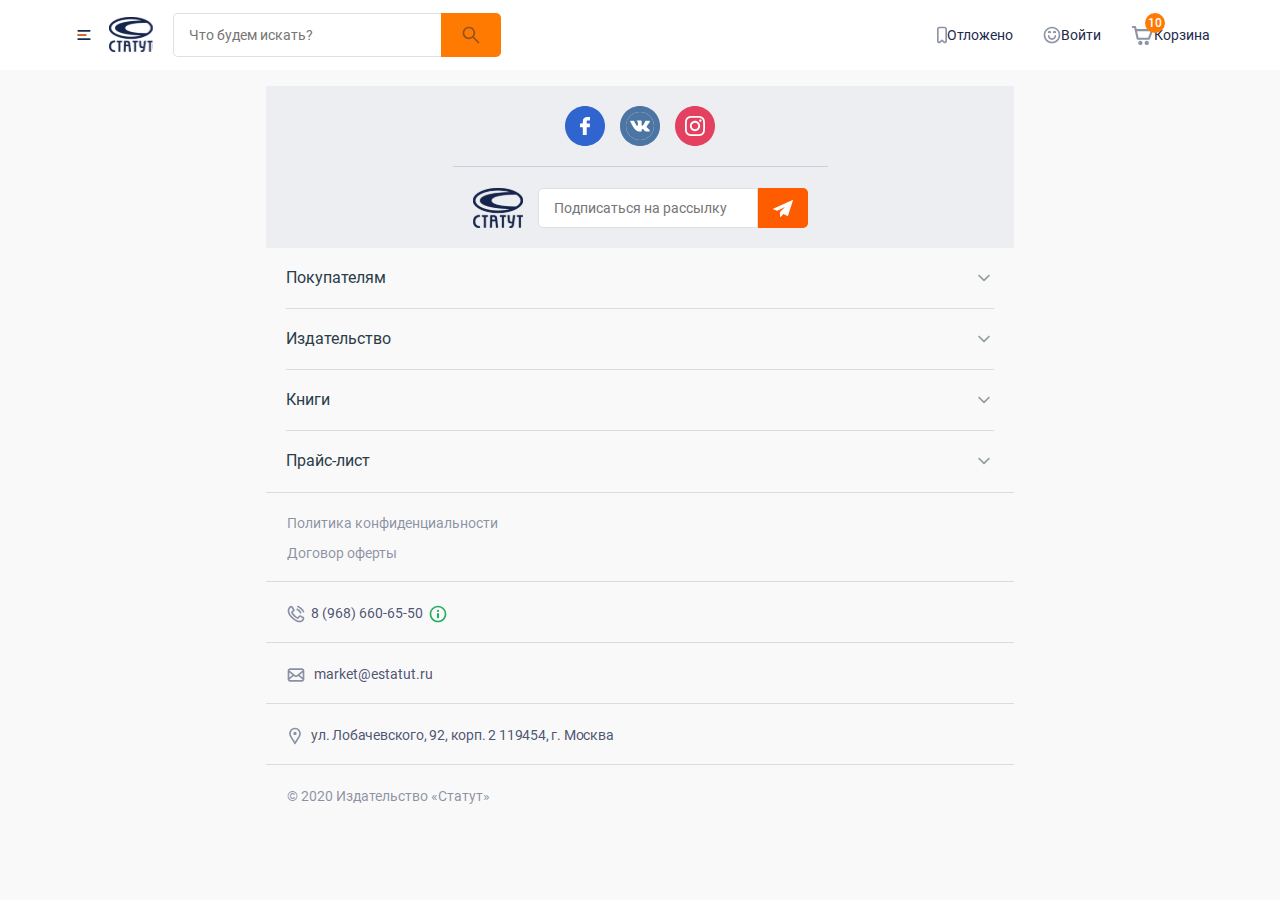
==== commit 4a2f1251: "new change -comm" ====
--- a/pages/pages.html
+++ b/pages/pages.html
@@ -1,68 +1,68 @@
-
-
-<!DOCTYPE html>
-<html>
-<head>
-    <!--[if IE 6]>		<html id="section-reco_main" class="nojs ie6 ieb7 ieb8 ieb9 ieb10 split1 nosplit5 platform-PC platform-notouch"><![endif]-->
-	<!--[if IE 7]>		<html id="section-reco_main" class="nojs iea6 ie7 ieb8 ieb9 ieb10 split1 nosplit5 platform-PC platform-notouch"><![endif]-->
-	<!--[if IE 8]>		<html id="section-reco_main" class="nojs iea6 iea7 ie8 ieb9 ieb10 split1 nosplit5 platform-PC platform-notouch"><![endif]-->
-	<!--[if IE 9]>		<html id="section-reco_main" class="nojs iea6 iea7 iea8 ie9 ieb10 split1 nosplit5 platform-PC platform-notouch"><![endif]-->
-	<meta name="viewport" content="width=device-width">
-	<meta name="MobileOptimized" content="320"/>
-	<meta name="HandheldFriendly" content="true"/>
-	<meta charset="utf-8">
-	<meta name="viewport min-width=320px" content="min-width=320, initial-scale=1.0" />
-	<link rel="stylesheet" type="text/css" href="./style.css">
-	<!--[if lt IE 9]>
+	<!DOCTYPE html>
+	<html>
+
+	<head>
+		<!--[if IE 6]>		<html id="section-reco_main" class="nojs ie6 ieb7 ieb8 ieb9 ieb10 split1 nosplit5 platform-PC platform-notouch"><![endif]-->
+		<!--[if IE 7]>		<html id="section-reco_main" class="nojs iea6 ie7 ieb8 ieb9 ieb10 split1 nosplit5 platform-PC platform-notouch"><![endif]-->
+		<!--[if IE 8]>		<html id="section-reco_main" class="nojs iea6 iea7 ie8 ieb9 ieb10 split1 nosplit5 platform-PC platform-notouch"><![endif]-->
+		<!--[if IE 9]>		<html id="section-reco_main" class="nojs iea6 iea7 iea8 ie9 ieb10 split1 nosplit5 platform-PC platform-notouch"><![endif]-->
+		<meta name="viewport" content="width=device-width">
+		<meta name="MobileOptimized" content="320" />
+		<meta name="HandheldFriendly" content="true" />
+		<meta charset="utf-8">
+		<meta name="viewport min-width=320px" content="min-width=320, initial-scale=1.0" />
+		<link rel="stylesheet" type="text/css" href="./style.css">
+		<!--[if lt IE 9]>
 		<script src="//cdnjs.cloudflare.com/ajax/libs/html5shiv/r29/html5.min.js"></script>
 	<![endif]-->
-	<title>index</title>
-</head>
-<body>
-	<header>
-	<div class="header__line"></div>
-	<div class="header container">
-		<section class="header__block__top">
-			<div class="header__navigation">
-				<ul class="header__navigation-list">
-					<li>
-						<a href="#" class="header__link">
+		<title>index</title>
+	</head>
+
+	<body>
+		<header>
+			<div class="header__line"></div>
+			<div class="header container">
+				<section class="header__block__top">
+					<div class="header__navigation">
+						<ul class="header__navigation-list">
+							<li>
+								<a href="#" class="header__link">
 							<svg width="12" height="18" viewBox="0 0 12 18" fill="none" xmlns="http://www.w3.org/2000/svg">
 <path fill-rule="evenodd" clip-rule="evenodd" d="M9.58435 8.87971L5.99996 14.7921L2.41557 8.87971C0.677036 6.01205 2.69699 2.30942 5.99996 2.30942C9.30293 2.30942 11.3229 6.01205 9.58435 8.87971ZM1.04793 9.74421C-1.35394 5.78238 1.43673 0.666992 5.99996 0.666992C10.5632 0.666992 13.3539 5.78238 10.952 9.74421L6.53553 17.029C6.28928 17.4352 5.71064 17.4352 5.46439 17.029L1.04793 9.74421ZM6.00012 4.77305C5.11178 4.77305 4.39164 5.50839 4.39164 6.41547C4.39164 7.32256 5.11178 8.0579 6.00012 8.0579C6.88846 8.0579 7.6086 7.32256 7.6086 6.41547C7.6086 5.50839 6.88846 4.77305 6.00012 4.77305Z" fill="#1C294D" fill-opacity="0.5"/>
 </svg>
 Москва
 						</a>
-					</li>
-					<li>
-						<a href="#" class="header__link">
+							</li>
+							<li>
+								<a href="#" class="header__link">
 							<svg width="18" height="18" viewBox="0 0 18 18" fill="none" xmlns="http://www.w3.org/2000/svg">
 <path fill-rule="evenodd" clip-rule="evenodd" d="M12.8214 0.666992H5.17847C4.51543 0.666992 3.87954 0.930384 3.4107 1.39923L1.39886 3.41107C0.930019 3.87991 0.666626 4.51579 0.666626 5.17884V6.50033V14.8337C0.666626 16.2144 1.78591 17.3337 3.16663 17.3337H14.8333C16.214 17.3337 17.3333 16.2144 17.3333 14.8337V6.50033V5.17884C17.3333 4.5158 17.0699 3.87991 16.6011 3.41107L14.5892 1.39923C14.1204 0.930385 13.4845 0.666992 12.8214 0.666992ZM14.8333 4.00033L13.4107 2.57774C13.2544 2.42146 13.0425 2.33366 12.8214 2.33366H5.17847C4.95746 2.33366 4.7455 2.42146 4.58922 2.57774L3.16663 4.00033H14.8333ZM2.33329 6.50033V14.8337C2.33329 15.2939 2.70639 15.667 3.16663 15.667H14.8333C15.2935 15.667 15.6666 15.2939 15.6666 14.8337V6.50033C15.6666 6.04009 15.2935 5.66699 14.8333 5.66699H3.16663C2.70639 5.66699 2.33329 6.04009 2.33329 6.50033ZM3.99996 13.167C3.99996 12.7068 4.37306 12.3337 4.83329 12.3337H6.49996C6.9602 12.3337 7.33329 12.7068 7.33329 13.167C7.33329 13.6272 6.9602 14.0003 6.49996 14.0003H4.83329C4.37306 14.0003 3.99996 13.6272 3.99996 13.167ZM4.83329 9.83366C4.37306 9.83366 3.99996 10.2068 3.99996 10.667C3.99996 11.1272 4.37306 11.5003 4.83329 11.5003H8.16663C8.62686 11.5003 8.99996 11.1272 8.99996 10.667C8.99996 10.2068 8.62686 9.83366 8.16663 9.83366H4.83329Z" fill="#1C294D" fill-opacity="0.5"/>
 </svg>
 Доставка и оплата
 						</a>
-					</li>
-					<li>
-						<a href="#" class="header__link">
+							</li>
+							<li>
+								<a href="#" class="header__link">
 							<svg width="18" height="18" viewBox="0 0 18 18" fill="none" xmlns="http://www.w3.org/2000/svg">
 <path fill-rule="evenodd" clip-rule="evenodd" d="M1.49996 0.666992C1.03972 0.666992 0.666626 1.04009 0.666626 1.50033V16.5003C0.666626 16.9606 1.03972 17.3337 1.49996 17.3337H3.99996C4.4602 17.3337 4.83329 16.9606 4.83329 16.5003V4.83366H8.16663V6.50033H7.33329C6.41282 6.50033 5.66663 7.24652 5.66663 8.16699V13.167C5.66663 14.0875 6.41282 14.8337 7.33329 14.8337H15.6666C16.5871 14.8337 17.3333 14.0875 17.3333 13.167V8.16699C17.3333 7.24652 16.5871 6.50033 15.6666 6.50033H14.8333V4.83366H16.5C16.9602 4.83366 17.3333 4.46056 17.3333 4.00033V1.50033C17.3333 1.04009 16.9602 0.666992 16.5 0.666992H1.49996ZM14 3.16699H15.6666V2.33366H2.33329V15.667H3.16663V4.00033C3.16663 3.54009 3.53972 3.16699 3.99996 3.16699H8.99996H14ZM13.1666 4.83366V6.50033H9.83329V4.83366H13.1666ZM8.99996 13.167H14H15.6666V11.5003V9.83366V8.16699H14H8.99996H7.33329V9.83366V11.5003V13.167H8.99996Z" fill="#1C294D" fill-opacity="0.5"/>
 </svg>
 Адрес и часы работы
 						</a>
-					</li>
-				</ul>
-			</div>
-			<div class="header__contact">
-				<ul class="header__contact-list">
-					<li>
-						<a href="#" class="header__link">
+							</li>
+						</ul>
+					</div>
+					<div class="header__contact">
+						<ul class="header__contact-list">
+							<li>
+								<a href="#" class="header__link">
 							<svg width="18" height="14" viewBox="0 0 18 14" fill="none" xmlns="http://www.w3.org/2000/svg">
 <path fill-rule="evenodd" clip-rule="evenodd" d="M3.16663 0.333008C1.78591 0.333008 0.666626 1.4523 0.666626 2.83301V11.1663C0.666626 12.5471 1.78591 13.6663 3.16663 13.6663H14.8333C16.214 13.6663 17.3333 12.5471 17.3333 11.1663V2.83301C17.3333 1.4523 16.214 0.333008 14.8333 0.333008H3.16663ZM2.40939 2.48462C2.5413 2.19837 2.83076 1.99967 3.16663 1.99967H14.8333C15.1692 1.99967 15.4586 2.19837 15.5905 2.48462L9.51158 7.2127C9.21065 7.44675 8.78927 7.44675 8.48834 7.2127L2.40939 2.48462ZM2.33329 4.53687V9.38714L5.3438 6.87838L2.33329 4.53687ZM2.40238 11.4991C2.53083 11.7937 2.82468 11.9997 3.16663 11.9997H14.8333C15.1752 11.9997 15.4691 11.7937 15.5975 11.4991L11.3095 7.92573L10.5348 8.52829C9.63204 9.23044 8.36789 9.23044 7.46511 8.52829L6.6904 7.92573L2.40238 11.4991ZM15.6666 9.38714V4.53687L12.6561 6.87838L15.6666 9.38714Z" fill="#1C294D" fill-opacity="0.5"/>
 </svg>
 market@estatut.ru
 						</a>
-					</li>
-					<li>
-						<a href="#" class="header__link">
+							</li>
+							<li>
+								<a href="#" class="header__link">
 							<svg width="18" height="18" viewBox="0 0 18 18" fill="none" xmlns="http://www.w3.org/2000/svg">
 <path fill-rule="evenodd" clip-rule="evenodd" d="M4.24822 2.49769L4.24878 2.49839L4.24822 2.49769ZM4.28406 2.55396L5.9545 5.18607C5.75265 5.37559 5.53247 5.5633 5.29551 5.76533C5.09185 5.93896 4.87579 6.12316 4.64831 6.32816C4.08451 6.83626 3.97561 7.65343 4.3405 8.28938C6.27004 11.6523 8.9018 13.1825 10.0794 13.7319C10.7888 14.0629 11.5596 13.8017 11.9887 13.2608L13.1446 11.8037C13.1446 11.8037 13.1456 11.8029 13.1473 11.8026C13.1491 11.8023 13.1523 11.8026 13.1523 11.8026C13.1523 11.8026 13.1548 11.8031 13.1572 11.8046C13.8308 12.2163 14.7705 12.7758 15.6337 13.2494C15.4787 14.1763 15.1226 14.7163 14.7299 15.0463C14.3176 15.393 13.7844 15.5754 13.1897 15.6412C12.0023 15.7727 10.7968 15.416 10.5295 15.3291C10.2345 15.1797 8.61709 14.3366 6.88912 12.9704C5.10731 11.5616 3.32066 9.684 2.63734 7.53061C2.13796 5.95684 2.32626 4.8494 2.71877 4.0855C3.09821 3.34703 3.71224 2.84581 4.28406 2.55396ZM3.67978 0.996162C4.46698 0.626415 5.28098 1.01193 5.66013 1.60936L7.40765 4.36293C7.76094 4.91961 7.78516 5.73339 7.21082 6.29085C6.96467 6.52977 6.62221 6.82341 6.30354 7.09666C6.12861 7.24666 5.96085 7.39051 5.82012 7.51579C7.48078 10.3794 9.70098 11.7043 10.7108 12.1888L11.8349 10.7718C12.3656 10.1028 13.3105 9.94643 14.0301 10.3862C14.6958 10.7931 15.6161 11.3407 16.4501 11.798C17.0063 12.1029 17.4042 12.7387 17.2914 13.4564C17.089 14.7456 16.5601 15.6846 15.8065 16.3181C15.0655 16.9411 14.1827 17.2054 13.3741 17.295C11.7836 17.4711 10.2623 16.9942 9.9845 16.902C9.91416 16.8787 9.85579 16.8541 9.79305 16.8225C9.49481 16.6725 7.73724 15.765 5.85136 14.2738C3.9851 12.7982 1.8804 10.6637 1.04539 8.03229C0.432038 6.09937 0.613479 4.53211 1.23262 3.32714C1.8409 2.1433 2.82598 1.39719 3.67978 0.996162Z" fill="#1C294D" fill-opacity="0.5"/>
 <path fill-rule="evenodd" clip-rule="evenodd" d="M11.2587 0.743003C10.8397 0.551375 10.3441 0.734563 10.1518 1.15217C9.95951 1.56977 10.1433 2.06365 10.5624 2.25528C12.5011 3.14183 14.72 4.8086 15.7339 7.10862C15.9194 7.52929 16.4119 7.72049 16.834 7.53568C17.2562 7.35087 17.448 6.86003 17.2626 6.43937C16.024 3.62988 13.4061 1.72497 11.2587 0.743003ZM10.6407 3.69451C10.2283 3.48903 9.72682 3.65561 9.52063 4.06657C9.31443 4.47754 9.48158 4.97726 9.89397 5.18274C10.6784 5.57363 11.2214 5.94198 11.6597 6.37882C12.0981 6.81566 12.4677 7.3567 12.8599 8.13847C13.0661 8.54943 13.5676 8.71601 13.98 8.51053C14.3924 8.30505 14.5595 7.80532 14.3533 7.39435C13.9107 6.51223 13.4455 5.80536 12.8403 5.20227C12.2352 4.59918 11.5258 4.13558 10.6407 3.69451Z" fill="#1C294D" fill-opacity="0.5"/>
@@ -72,234 +72,231 @@
 <path fill-rule="evenodd" clip-rule="evenodd" d="M9.00002 17.3337C4.39765 17.3337 0.666687 13.6027 0.666687 9.00033C0.666687 4.39795 4.39765 0.666992 9.00002 0.666992C13.6024 0.666992 17.3334 4.39795 17.3334 9.00033C17.3334 13.6027 13.6024 17.3337 9.00002 17.3337ZM9.00002 2.33366C5.31812 2.33366 2.33335 5.31843 2.33335 9.00033C2.33335 12.6822 5.31812 15.667 9.00002 15.667C12.6819 15.667 15.6667 12.6822 15.6667 9.00033C15.6667 5.31843 12.6819 2.33366 9.00002 2.33366ZM9.00002 7.95866C9.57532 7.95866 10.0417 8.42503 10.0417 9.00033V12.3337C10.0417 12.909 9.57532 13.3753 9.00002 13.3753C8.42472 13.3753 7.95835 12.909 7.95835 12.3337V9.00033C7.95835 8.42503 8.42472 7.95866 9.00002 7.95866ZM9.00002 4.83366C8.42472 4.83366 7.95835 5.30003 7.95835 5.87533C7.95835 6.45062 8.42472 6.91699 9.00002 6.91699C9.57532 6.91699 10.0417 6.45062 10.0417 5.87533C10.0417 5.30003 9.57532 4.83366 9.00002 4.83366Z" fill="#27AE60"/>
 </svg>
 						</a>
-					</li>
-				</ul>
-			</div>
-		</section>
-		<section class="header__block__bottom">
-			<div class="header__block-content">
-				<div class="header__block-search">
-					<a class="header__burger none">
+							</li>
+						</ul>
+					</div>
+				</section>
+				<section class="header__block__bottom">
+					<div class="header__block-content">
+						<div class="header__block-search">
+							<a class="header__burger none">
 						<svg width="20" height="20" viewBox="0 0 20 20" fill="none" xmlns="http://www.w3.org/2000/svg">
 <path fill-rule="evenodd" clip-rule="evenodd" d="M3.33334 5.83333C3.33334 5.3731 3.70644 5 4.16668 5H15.8333C16.2936 5 16.6667 5.3731 16.6667 5.83333C16.6667 6.29357 16.2936 6.66667 15.8333 6.66667H4.16668C3.70644 6.66667 3.33334 6.29357 3.33334 5.83333ZM3.33334 10C3.33334 9.53976 3.70644 9.16667 4.16668 9.16667H11.6667C12.1269 9.16667 12.5 9.53976 12.5 10C12.5 10.4602 12.1269 10.8333 11.6667 10.8333H4.16668C3.70644 10.8333 3.33334 10.4602 3.33334 10ZM4.16668 13.3333C3.70644 13.3333 3.33334 13.7064 3.33334 14.1667C3.33334 14.6269 3.70644 15 4.16668 15H15.8333C16.2936 15 16.6667 14.6269 16.6667 14.1667C16.6667 13.7064 16.2936 13.3333 15.8333 13.3333H4.16668Z" fill="#1C294D"/>
 <path fill-rule="evenodd" clip-rule="evenodd" d="M3.33398 10.0003C3.33398 9.54009 3.70708 9.16699 4.16732 9.16699H11.6673C12.1276 9.16699 12.5007 9.54009 12.5007 10.0003C12.5007 10.4606 12.1276 10.8337 11.6673 10.8337H4.16732C3.70708 10.8337 3.33398 10.4606 3.33398 10.0003Z" fill="#FC6E1D"/>
 </svg>
 					</a>
-					<div class="header__logo">
-						<svg width="50" height="40" viewBox="0 0 50 40" fill="none" xmlns="http://www.w3.org/2000/svg" xmlns:xlink="http://www.w3.org/1999/xlink">
-<rect width="50" height="40" fill="url(#pattern0)"/>
-<defs>
-<pattern id="pattern0" patternContentUnits="objectBoundingBox" width="1" height="1">
-<use xlink:href="#image0" transform="translate(0 -0.00163983) scale(0.000596303 0.000745379)"/>
-</pattern>
-<image id="image0" width="1677" height="1346" xlink:href="[data-uri]"/>
-</defs>
-</svg>
-					</div>
-					<input type="search" class="header__input" placeholder="Что будем искать?">
-					<button class="header__button">
-						<svg width="18" height="18" viewBox="0 0 18 18" fill="none" xmlns="http://www.w3.org/2000/svg">
-<path fill-rule="evenodd" clip-rule="evenodd" d="M0.66666 6.91699C0.66666 10.3688 3.46488 13.167 6.91666 13.167C8.35969 13.167 9.6885 12.6779 10.7464 11.8566C10.7862 11.9409 10.841 12.0199 10.9107 12.0896L15.9107 17.0896C16.2362 17.415 16.7638 17.415 17.0893 17.0896C17.4147 16.7641 17.4147 16.2365 17.0893 15.9111L12.0893 10.9111C12.0195 10.8414 11.9405 10.7866 11.8562 10.7467C12.6776 9.68883 13.1667 8.36002 13.1667 6.91699C13.1667 3.46521 10.3684 0.666992 6.91666 0.666992C3.46488 0.666992 0.66666 3.46521 0.66666 6.91699ZM2.33333 6.91699C2.33333 4.38569 4.38536 2.33366 6.91666 2.33366C9.44797 2.33366 11.5 4.38569 11.5 6.91699C11.5 9.4483 9.44797 11.5003 6.91666 11.5003C4.38536 11.5003 2.33333 9.4483 2.33333 6.91699Z" fill="#1C294D" fill-opacity="0.5"/>
-</svg>
-						<svg width="18" height="18" viewBox="0 0 18 18" fill="none" xmlns="http://www.w3.org/2000/svg">
-<path fill-rule="evenodd" clip-rule="evenodd" d="M0.666706 6.91699C0.666706 10.3688 3.46493 13.167 6.91671 13.167C8.35974 13.167 9.68855 12.6779 10.7464 11.8566C10.7863 11.9409 10.8411 12.0199 10.9108 12.0896L15.9108 17.0896C16.2362 17.415 16.7639 17.415 17.0893 17.0896C17.4147 16.7641 17.4147 16.2365 17.0893 15.9111L12.0893 10.9111C12.0196 10.8414 11.9406 10.7866 11.8563 10.7467C12.6777 9.68883 13.1667 8.36002 13.1667 6.91699C13.1667 3.46521 10.3685 0.666992 6.91671 0.666992C3.46493 0.666992 0.666706 3.46521 0.666706 6.91699ZM2.33337 6.91699C2.33337 4.38569 4.3854 2.33366 6.91671 2.33366C9.44801 2.33366 11.5 4.38569 11.5 6.91699C11.5 9.4483 9.44801 11.5003 6.91671 11.5003C4.3854 11.5003 2.33337 9.4483 2.33337 6.91699Z" fill="white"/>
-</svg>
-						<span>Искать</span>
-					</button>
-					<div class="header__basket-mobile">
-						<a href="#"><svg width="18" height="16" viewBox="0 0 18 16" fill="none" xmlns="http://www.w3.org/2000/svg">
+							<div class="header__logo">
+								<svg width="50" height="40" viewBox="0 0 50 40" fill="none" xmlns="http://www.w3.org/2000/svg" xmlns:xlink="http://www.w3.org/1999/xlink">
+									<rect width="50" height="40" fill="url(#pattern0)" />
+									<defs>
+										<pattern id="pattern0" patternContentUnits="objectBoundingBox" width="1" height="1">
+											<use xlink:href="#image0" transform="translate(0 -0.00163983) scale(0.000596303 0.000745379)" />
+										</pattern>
+										<image id="image0" width="1677" height="1346" xlink:href="[data-uri]" />
+									</defs>
+								</svg>
+							</div>
+							<input type="search" class="header__input" placeholder="Что будем искать?">
+							<button class="header__button">
+								<svg width="18" height="18" viewBox="0 0 18 18" fill="none" xmlns="http://www.w3.org/2000/svg">
+									<path fill-rule="evenodd" clip-rule="evenodd" d="M0.66666 6.91699C0.66666 10.3688 3.46488 13.167 6.91666 13.167C8.35969 13.167 9.6885 12.6779 10.7464 11.8566C10.7862 11.9409 10.841 12.0199 10.9107 12.0896L15.9107 17.0896C16.2362 17.415 16.7638 17.415 17.0893 17.0896C17.4147 16.7641 17.4147 16.2365 17.0893 15.9111L12.0893 10.9111C12.0195 10.8414 11.9405 10.7866 11.8562 10.7467C12.6776 9.68883 13.1667 8.36002 13.1667 6.91699C13.1667 3.46521 10.3684 0.666992 6.91666 0.666992C3.46488 0.666992 0.66666 3.46521 0.66666 6.91699ZM2.33333 6.91699C2.33333 4.38569 4.38536 2.33366 6.91666 2.33366C9.44797 2.33366 11.5 4.38569 11.5 6.91699C11.5 9.4483 9.44797 11.5003 6.91666 11.5003C4.38536 11.5003 2.33333 9.4483 2.33333 6.91699Z" fill="#1C294D" fill-opacity="0.5" />
+								</svg>
+								<svg width="18" height="18" viewBox="0 0 18 18" fill="none" xmlns="http://www.w3.org/2000/svg">
+									<path fill-rule="evenodd" clip-rule="evenodd" d="M0.666706 6.91699C0.666706 10.3688 3.46493 13.167 6.91671 13.167C8.35974 13.167 9.68855 12.6779 10.7464 11.8566C10.7863 11.9409 10.8411 12.0199 10.9108 12.0896L15.9108 17.0896C16.2362 17.415 16.7639 17.415 17.0893 17.0896C17.4147 16.7641 17.4147 16.2365 17.0893 15.9111L12.0893 10.9111C12.0196 10.8414 11.9406 10.7866 11.8563 10.7467C12.6777 9.68883 13.1667 8.36002 13.1667 6.91699C13.1667 3.46521 10.3685 0.666992 6.91671 0.666992C3.46493 0.666992 0.666706 3.46521 0.666706 6.91699ZM2.33337 6.91699C2.33337 4.38569 4.3854 2.33366 6.91671 2.33366C9.44801 2.33366 11.5 4.38569 11.5 6.91699C11.5 9.4483 9.44801 11.5003 6.91671 11.5003C4.3854 11.5003 2.33337 9.4483 2.33337 6.91699Z" fill="white" />
+								</svg>
+								<span>Искать</span>
+							</button>
+							<div class="header__basket-mobile">
+								<a href="#"><svg width="18" height="16" viewBox="0 0 18 16" fill="none" xmlns="http://www.w3.org/2000/svg">
 <path fill-rule="evenodd" clip-rule="evenodd" d="M1.50002 0.5C1.03978 0.5 0.666687 0.873096 0.666687 1.33333C0.666687 1.79357 1.03978 2.16667 1.50002 2.16667V1.33333L1.50003 2.16667H1.50006H1.5002H1.5003H1.50042H1.50056H1.50073H1.50161H1.50283H1.50357H1.50397H1.5044H1.5063H1.50854H1.50915H1.50978H1.51111H1.54315H1.66278H2.07294H2.5015L4.43741 10.6847C4.53722 11.1239 4.96695 11.4025 5.40589 11.3186C5.45662 11.3283 5.50898 11.3333 5.56252 11.3333H14C14.3474 11.3333 14.6583 11.1179 14.7803 10.7926L17.2803 4.12594C17.3763 3.87002 17.3406 3.58332 17.185 3.35867C17.0293 3.13403 16.7733 3 16.5 3H4.40006L3.9793 1.14865C3.89307 0.769242 3.55577 0.5 3.16669 0.5H2.07294H1.66278H1.54315H1.53806H1.53328H1.53213H1.531H1.5288H1.52463H1.51723H1.51639H1.51558H1.51478H1.51401H1.51325H1.51252H1.51111H1.5063H1.5044H1.50397H1.50357H1.50283H1.50073H1.50042H1.5003H1.5002H1.50006H1.50003L1.50002 1.33333V0.5ZM4.77885 4.66667L5.91521 9.66667H13.4225L15.2975 4.66667H4.77885ZM7.33335 12.1667C6.41288 12.1667 5.66669 12.9129 5.66669 13.8333C5.66669 14.7538 6.41288 15.5 7.33335 15.5C8.25383 15.5 9.00002 14.7538 9.00002 13.8333C9.00002 12.9129 8.25383 12.1667 7.33335 12.1667ZM10.6667 13.8333C10.6667 12.9129 11.4129 12.1667 12.3334 12.1667C13.2538 12.1667 14 12.9129 14 13.8333C14 14.7538 13.2538 15.5 12.3334 15.5C11.4129 15.5 10.6667 14.7538 10.6667 13.8333Z" fill="#1C294D" fill-opacity="0.5"/>
 </svg>
 </a>
-					</div>
-				</div>
-				<div class="header__user-content">
-					<ul class="header__user-list">
-						<li>
-							<a href="#" class="header__user-link">
+							</div>
+						</div>
+						<div class="header__user-content">
+							<ul class="header__user-list">
+								<li>
+									<a href="#" class="header__user-link">
 								<svg width="10" height="18" viewBox="0 0 10 18" fill="none" xmlns="http://www.w3.org/2000/svg">
 <path fill-rule="evenodd" clip-rule="evenodd" d="M1.66667 3.1818C1.66667 2.71884 2.03976 2.34353 2.5 2.34353H7.5C7.96024 2.34353 8.33333 2.71884 8.33333 3.1818V15.2339C8.33333 15.5967 7.90607 15.7882 7.63793 15.5454L5.55747 13.6619C5.24055 13.375 4.75945 13.375 4.44253 13.6619L2.36207 15.5454C2.09393 15.7882 1.66667 15.5967 1.66667 15.2339V3.1818ZM2.5 0.666992H7.5C8.88071 0.666992 10 1.79291 10 3.1818V15.2339C10 17.0482 7.86366 18.0053 6.52299 16.7916L5 15.4128L3.47701 16.7916C2.13633 18.0053 0 17.0482 0 15.2339V3.1818C0 1.79291 1.11929 0.666992 2.5 0.666992Z" fill="#1C294D" fill-opacity="0.5"/>
 </svg>
 Отложено
 							</a>
-						</li>
-						<li>
-							<a href="#" class="header__user-link">
+								</li>
+								<li>
+									<a href="#" class="header__user-link">
 								<svg width="18" height="18" viewBox="0 0 18 18" fill="none" xmlns="http://www.w3.org/2000/svg">
 <path fill-rule="evenodd" clip-rule="evenodd" d="M0.666626 9.00033C0.666626 13.6027 4.39759 17.3337 8.99996 17.3337C13.6023 17.3337 17.3333 13.6027 17.3333 9.00033C17.3333 4.39795 13.6023 0.666992 8.99996 0.666992C4.39759 0.666992 0.666626 4.39795 0.666626 9.00033ZM2.33329 9.00033C2.33329 5.31843 5.31806 2.33366 8.99996 2.33366C12.6819 2.33366 15.6666 5.31843 15.6666 9.00033C15.6666 12.6822 12.6819 15.667 8.99996 15.667C5.31806 15.667 2.33329 12.6822 2.33329 9.00033ZM6.49996 9.83366C6.49996 9.37342 6.12686 9.00033 5.66663 9.00033C5.20639 9.00033 4.83329 9.37342 4.83329 9.83366C4.83329 12.1348 6.69877 14.0003 8.99996 14.0003C11.3011 14.0003 13.1666 12.1348 13.1666 9.83366C13.1666 9.37342 12.7935 9.00033 12.3333 9.00033C11.8731 9.00033 11.5 9.37342 11.5 9.83366C11.5 11.2144 10.3807 12.3337 8.99996 12.3337C7.61925 12.3337 6.49996 11.2144 6.49996 9.83366ZM5.66663 7.33366C6.12686 7.33366 6.49996 6.96056 6.49996 6.50033C6.49996 6.96056 6.87306 7.33366 7.33329 7.33366C7.79353 7.33366 8.16663 6.96056 8.16663 6.50033C8.16663 5.57985 7.42043 4.83366 6.49996 4.83366C5.57948 4.83366 4.83329 5.57985 4.83329 6.50033C4.83329 6.96056 5.20639 7.33366 5.66663 7.33366ZM11.5 6.50033C11.5 6.96056 11.1269 7.33366 10.6666 7.33366C10.2064 7.33366 9.83329 6.96056 9.83329 6.50033C9.83329 5.57985 10.5795 4.83366 11.5 4.83366C12.4204 4.83366 13.1666 5.57985 13.1666 6.50033C13.1666 6.96056 12.7935 7.33366 12.3333 7.33366C11.8731 7.33366 11.5 6.96056 11.5 6.50033Z" fill="#1C294D" fill-opacity="0.5"/>
 </svg>
 Войти
 							</a>
-						</li>
-						<li>
-							<a href="#" class="header__user-link">
+								</li>
+								<li>
+									<a href="#" class="header__user-link">
 								<sapn class="header__basket">
 									<svg width="18" height="16" viewBox="0 0 18 16" fill="none" xmlns="http://www.w3.org/2000/svg">
 <path fill-rule="evenodd" clip-rule="evenodd" d="M1.50002 0.5C1.03978 0.5 0.666687 0.873096 0.666687 1.33333C0.666687 1.79357 1.03978 2.16667 1.50002 2.16667V1.33333L1.50003 2.16667H1.50006H1.5002H1.5003H1.50042H1.50056H1.50073H1.50161H1.50283H1.50357H1.50397H1.5044H1.5063H1.50854H1.50915H1.50978H1.51111H1.54315H1.66278H2.07294H2.5015L4.43741 10.6847C4.53722 11.1239 4.96695 11.4025 5.40589 11.3186C5.45662 11.3283 5.50898 11.3333 5.56252 11.3333H14C14.3474 11.3333 14.6583 11.1179 14.7803 10.7926L17.2803 4.12594C17.3763 3.87002 17.3406 3.58332 17.185 3.35867C17.0293 3.13403 16.7733 3 16.5 3H4.40006L3.9793 1.14865C3.89307 0.769242 3.55577 0.5 3.16669 0.5H2.07294H1.66278H1.54315H1.53806H1.53328H1.53213H1.531H1.5288H1.52463H1.51723H1.51639H1.51558H1.51478H1.51401H1.51325H1.51252H1.51111H1.5063H1.5044H1.50397H1.50357H1.50283H1.50073H1.50042H1.5003H1.5002H1.50006H1.50003L1.50002 1.33333V0.5ZM4.77885 4.66667L5.91521 9.66667H13.4225L15.2975 4.66667H4.77885ZM7.33335 12.1667C6.41288 12.1667 5.66669 12.9129 5.66669 13.8333C5.66669 14.7538 6.41288 15.5 7.33335 15.5C8.25383 15.5 9.00002 14.7538 9.00002 13.8333C9.00002 12.9129 8.25383 12.1667 7.33335 12.1667ZM10.6667 13.8333C10.6667 12.9129 11.4129 12.1667 12.3334 12.1667C13.2538 12.1667 14 12.9129 14 13.8333C14 14.7538 13.2538 15.5 12.3334 15.5C11.4129 15.5 10.6667 14.7538 10.6667 13.8333Z" fill="#1C294D" fill-opacity="0.5"/>
 </svg>
 								</sapn>Корзина
 							</a>
-						</li>
-					</ul>
+								</li>
+							</ul>
+						</div>
+					</div>
+					<nav class="header__menu">
+						<div class="header__burger"><svg width="20" height="20" viewBox="0 0 20 20" fill="none" xmlns="http://www.w3.org/2000/svg">
+								<path fill-rule="evenodd" clip-rule="evenodd" d="M3.33334 5.83333C3.33334 5.3731 3.70644 5 4.16668 5H15.8333C16.2936 5 16.6667 5.3731 16.6667 5.83333C16.6667 6.29357 16.2936 6.66667 15.8333 6.66667H4.16668C3.70644 6.66667 3.33334 6.29357 3.33334 5.83333ZM3.33334 10C3.33334 9.53976 3.70644 9.16667 4.16668 9.16667H11.6667C12.1269 9.16667 12.5 9.53976 12.5 10C12.5 10.4602 12.1269 10.8333 11.6667 10.8333H4.16668C3.70644 10.8333 3.33334 10.4602 3.33334 10ZM4.16668 13.3333C3.70644 13.3333 3.33334 13.7064 3.33334 14.1667C3.33334 14.6269 3.70644 15 4.16668 15H15.8333C16.2936 15 16.6667 14.6269 16.6667 14.1667C16.6667 13.7064 16.2936 13.3333 15.8333 13.3333H4.16668Z" fill="#1C294D" />
+								<path fill-rule="evenodd" clip-rule="evenodd" d="M3.33398 10.0003C3.33398 9.54009 3.70708 9.16699 4.16732 9.16699H11.6673C12.1276 9.16699 12.5007 9.54009 12.5007 10.0003C12.5007 10.4606 12.1276 10.8337 11.6673 10.8337H4.16732C3.70708 10.8337 3.33398 10.4606 3.33398 10.0003Z" fill="#FC6E1D" />
+							</svg>
+						</div>
+						<ul>
+							<li><a href="#">Каталог</a></li>
+							<li><a href="#">Авторы</a></li>
+							<li><a href="#">Новинки</a></li>
+							<li class="header__menu-sale">
+								<a href="#"><svg width="18" height="18" viewBox="0 0 18 18" fill="none" xmlns="http://www.w3.org/2000/svg">
+<path fill-rule="evenodd" clip-rule="evenodd" d="M0.918192 0.918552C1.25361 0.583139 1.79744 0.583139 2.13286 0.918552L5.06389 3.8495C5.30837 3.73771 5.57322 3.66299 5.85107 3.63217L8.70855 3.31517C9.48639 3.22888 10.2613 3.50076 10.8147 4.05414L16.5786 9.81791C17.5849 10.8242 17.5849 12.4556 16.5786 13.4618L13.4614 16.579C12.4551 17.5852 10.8236 17.5852 9.81736 16.579L3.82788 10.5896C3.22584 9.98762 2.96006 9.12708 3.11777 8.29042L3.60307 5.71583C3.64788 5.47813 3.72471 5.25263 3.82881 5.04374L0.918192 2.13319C0.58277 1.79778 0.58277 1.25397 0.918192 0.918552ZM6.03955 7.25442L5.21628 6.43117L4.80585 8.6086C4.75328 8.88748 4.84187 9.17434 5.04255 9.37501L11.032 15.3643C11.3675 15.6998 11.9113 15.6998 12.2467 15.3643L15.3639 12.2472C15.6993 11.9118 15.6993 11.368 15.3639 11.0326L9.6 5.26878C9.41554 5.08432 9.15724 4.99369 8.89796 5.02245L6.50261 5.28819L7.2744 6.05996C7.88948 5.88505 8.57852 6.03973 9.06279 6.52398C9.77433 7.2355 9.77433 8.3891 9.06279 9.10062C8.35125 9.81214 7.19762 9.81214 6.48608 9.10062C5.98657 8.60112 5.83773 7.88376 6.03955 7.25442Z" fill="#FF283D"/>
+</svg>
+Скидки</a>
+							</li>
+							<li><a href="#">Партнёрам</a></li>
+							<li><a href="#">Мы</a></li>
+						</ul>
+					</nav>
+				</section>
+			</div>
+		</header>
+		<ol>
+		</ol>
+
+
+		<footer>
+			<div class="footer__link-conteiner">
+				<div class="footer__social-network">
+					<div class="footer__links">
+						<div class="footer__img-links">
+							<svg width="40" height="40" viewBox="0 0 40 40" fill="none" xmlns="http://www.w3.org/2000/svg">
+								<path fill-rule="evenodd" clip-rule="evenodd" d="M20 40C31.0457 40 40 31.0457 40 20C40 8.9543 31.0457 0 20 0C8.9543 0 0 8.9543 0 20C0 31.0457 8.9543 40 20 40Z" fill="#3064CE" />
+								<path d="M24.6234 11.0037L22.2249 11C19.5302 11 17.7888 12.7387 17.7888 15.4298V17.4723H15.3771C15.1688 17.4723 15 17.6367 15 17.8395V20.7988C15 21.0016 15.1689 21.1658 15.3771 21.1658H17.7888V28.633C17.7888 28.8358 17.9575 29 18.1659 29H21.3124C21.5208 29 21.6896 28.8356 21.6896 28.633V21.1658H24.5093C24.7177 21.1658 24.8865 21.0016 24.8865 20.7988L24.8876 17.8395C24.8876 17.7421 24.8478 17.6489 24.7772 17.5799C24.7066 17.511 24.6103 17.4723 24.5103 17.4723H21.6896V15.7409C21.6896 14.9087 21.8933 14.4862 23.0073 14.4862L24.623 14.4857C24.8312 14.4857 25 14.3212 25 14.1186V11.3708C25 11.1683 24.8314 11.0041 24.6234 11.0037Z" fill="white" />
+							</svg>
+						</div>
+						<div class="footer__img-links">
+							<svg width="40" height="40" viewBox="0 0 40 40" fill="none" xmlns="http://www.w3.org/2000/svg">
+								<path d="M39.5 20C39.5 30.7696 30.7696 39.5 20 39.5C9.23045 39.5 0.5 30.7696 0.5 20C0.5 9.23045 9.23045 0.5 20 0.5C30.7696 0.5 39.5 9.23045 39.5 20Z" stroke="#282F36" stroke-opacity="0.15" />
+								<path fill-rule="evenodd" clip-rule="evenodd" d="M19.9969 10.0059C17.2819 10.0059 16.9414 10.0174 15.8752 10.066C14.8111 10.1145 14.0844 10.2836 13.4485 10.5307C12.7912 10.7861 12.2337 11.128 11.6779 11.6837C11.1221 12.2395 10.7803 12.797 10.5248 13.4544C10.2777 14.0903 10.1087 14.817 10.0602 15.881C10.0115 16.9473 10 17.2877 10 20.0027C10 22.7177 10.0115 23.0581 10.0602 24.1244C10.1087 25.1884 10.2777 25.9151 10.5248 26.551C10.7803 27.2084 11.1221 27.7659 11.6779 28.3217C12.2337 28.8774 12.7912 29.2193 13.4485 29.4747C14.0844 29.7219 14.8111 29.8909 15.8752 29.9394C16.9414 29.988 17.2819 29.9995 19.9969 29.9995C22.7118 29.9995 23.0523 29.988 24.1185 29.9394C25.1826 29.8909 25.9093 29.7219 26.5452 29.4747C27.2025 29.2193 27.76 28.8774 28.3158 28.3217C28.8716 27.7659 29.2134 27.2084 29.4689 26.551C29.716 25.9151 29.885 25.1884 29.9335 24.1244C29.9822 23.0581 29.9937 22.7177 29.9937 20.0027C29.9937 17.2877 29.9822 16.9473 29.9335 15.881C29.885 14.817 29.716 14.0903 29.4689 13.4544C29.2134 12.797 28.8716 12.2395 28.3158 11.6837C27.76 11.128 27.2025 10.7861 26.5452 10.5307C25.9093 10.2836 25.1826 10.1145 24.1185 10.066C23.0523 10.0174 22.7118 10.0059 19.9969 10.0059ZM19.9969 11.8071C22.6661 11.8071 22.9823 11.8173 24.0364 11.8654C25.0111 11.9098 25.5404 12.0727 25.8927 12.2096C26.3593 12.3909 26.6923 12.6076 27.0421 12.9574C27.392 13.3072 27.6086 13.6402 27.79 14.1069C27.9269 14.4591 28.0897 14.9884 28.1342 15.9631C28.1823 17.0172 28.1925 17.3334 28.1925 20.0027C28.1925 22.672 28.1823 22.9882 28.1342 24.0423C28.0897 25.017 27.9269 25.5463 27.79 25.8986C27.6086 26.3652 27.392 26.6982 27.0421 27.048C26.6923 27.3978 26.3593 27.6145 25.8927 27.7958C25.5404 27.9327 25.0111 28.0956 24.0364 28.14C22.9825 28.1881 22.6663 28.1983 19.9969 28.1983C17.3274 28.1983 17.0113 28.1881 15.9573 28.14C14.9826 28.0956 14.4533 27.9327 14.101 27.7958C13.6344 27.6145 13.3013 27.3978 12.9515 27.048C12.6017 26.6982 12.3851 26.3652 12.2037 25.8986C12.0668 25.5463 11.904 25.017 11.8595 24.0423C11.8114 22.9882 11.8012 22.672 11.8012 20.0027C11.8012 17.3334 11.8114 17.0172 11.8595 15.9631C11.904 14.9884 12.0668 14.4591 12.2037 14.1069C12.3851 13.6402 12.6017 13.3072 12.9515 12.9574C13.3013 12.6076 13.6344 12.3909 14.101 12.2096C14.4533 12.0727 14.9826 11.9098 15.9573 11.8654C17.0114 11.8173 17.3276 11.8071 19.9969 11.8071Z" fill="#282F36" fill-opacity="0.3" />
+								<path fill-rule="evenodd" clip-rule="evenodd" d="M19.9969 23.3359C18.1565 23.3359 16.6646 21.844 16.6646 20.0036C16.6646 18.1633 18.1565 16.6713 19.9969 16.6713C21.8372 16.6713 23.3291 18.1633 23.3291 20.0036C23.3291 21.844 21.8372 23.3359 19.9969 23.3359ZM19.9969 14.8701C17.1617 14.8701 14.8633 17.1685 14.8633 20.0036C14.8633 22.8388 17.1617 25.1371 19.9969 25.1371C22.832 25.1371 25.1304 22.8388 25.1304 20.0036C25.1304 17.1685 22.832 14.8701 19.9969 14.8701Z" fill="#282F36" fill-opacity="0.3" />
+								<path fill-rule="evenodd" clip-rule="evenodd" d="M26.5328 14.6664C26.5328 15.329 25.9957 15.866 25.3332 15.866C24.6707 15.866 24.1336 15.329 24.1336 14.6664C24.1336 14.0039 24.6707 13.4668 25.3332 13.4668C25.9957 13.4668 26.5328 14.0039 26.5328 14.6664Z" fill="#282F36" fill-opacity="0.3" />
+								<path fill-rule="evenodd" clip-rule="evenodd" d="M20 40C31.0457 40 40 31.0457 40 20C40 8.9543 31.0457 0 20 0C8.9543 0 0 8.9543 0 20C0 31.0457 8.9543 40 20 40Z" fill="#4C75A3" />
+								<path fill-rule="evenodd" clip-rule="evenodd" d="M20 34C27.732 34 34 27.732 34 20C34 12.268 27.732 6 20 6C12.268 6 6 12.268 6 20C6 27.732 12.268 34 20 34Z" fill="white" />
+								<path d="M20 6C12.2683 6 6 12.268 6 20C6 27.732 12.2683 34 20 34C27.7317 34 34 27.732 34 20C34 12.268 27.7317 6 20 6ZM27.1015 21.5141C27.7541 22.1515 28.4444 22.7513 29.0302 23.4545C29.2897 23.7656 29.5343 24.0873 29.7205 24.4491C29.9863 24.965 29.7463 25.5307 29.2845 25.5613L26.4164 25.5608C25.6756 25.6221 25.0861 25.3233 24.5891 24.8169C24.1924 24.4133 23.8243 23.9822 23.4422 23.5648C23.2861 23.3935 23.1217 23.2322 22.9258 23.1054C22.5348 22.851 22.195 22.9289 21.971 23.3374C21.7427 23.753 21.6906 24.2136 21.6688 24.6762C21.6376 25.3525 21.4337 25.5292 20.7551 25.561C19.3051 25.6289 17.9293 25.4089 16.6506 24.6779C15.5226 24.0331 14.6495 23.1231 13.8887 22.0928C12.4072 20.0842 11.2726 17.8797 10.2531 15.6119C10.0237 15.1012 10.1916 14.8279 10.755 14.8174C11.6911 14.7993 12.6272 14.8016 13.5633 14.8165C13.9443 14.8225 14.1963 15.0405 14.3427 15.4C14.8486 16.6446 15.4687 17.8287 16.2459 18.927C16.453 19.2194 16.6643 19.511 16.9654 19.7176C17.2977 19.9456 17.5509 19.8702 17.7076 19.4993C17.8078 19.2635 17.8511 19.0115 17.8729 18.7588C17.9473 17.8935 17.9562 17.0284 17.8273 16.1665C17.7471 15.6271 17.4438 15.2788 16.9061 15.1768C16.6323 15.125 16.6724 15.0236 16.8056 14.8672C17.0367 14.5968 17.2533 14.4295 17.6861 14.4295L20.9267 14.4289C21.4374 14.5292 21.552 14.7583 21.6213 15.2728L21.6241 18.874C21.6181 19.0731 21.7241 19.6631 22.0816 19.7935C22.368 19.888 22.5571 19.6583 22.7284 19.477C23.5055 18.6523 24.0592 17.6789 24.555 16.6715C24.7739 16.2272 24.9627 15.7675 25.146 15.3069C25.2823 14.9663 25.4943 14.7987 25.8787 14.8045L28.9992 14.8082C29.0912 14.8082 29.1846 14.809 29.2757 14.8248C29.8016 14.9147 29.9457 15.141 29.783 15.6541C29.5269 16.4601 29.0293 17.1315 28.5429 17.8047C28.0216 18.5254 27.4656 19.2209 26.9494 19.9447C26.4751 20.6064 26.5126 20.9395 27.1015 21.5141Z" fill="#4C75A3" />
+							</svg>
+						</div>
+						<div class="footer__img-links">
+							<svg width="40" height="40" viewBox="0 0 40 40" fill="none" xmlns="http://www.w3.org/2000/svg">
+								<path fill-rule="evenodd" clip-rule="evenodd" d="M20 40C31.0457 40 40 31.0457 40 20C40 8.9543 31.0457 0 20 0C8.9543 0 0 8.9543 0 20C0 31.0457 8.9543 40 20 40Z" fill="#E4405F" />
+								<path fill-rule="evenodd" clip-rule="evenodd" d="M19.9969 10.0059C17.2819 10.0059 16.9414 10.0174 15.8752 10.066C14.8111 10.1145 14.0844 10.2836 13.4485 10.5307C12.7912 10.7861 12.2337 11.128 11.6779 11.6837C11.1221 12.2395 10.7803 12.797 10.5248 13.4544C10.2777 14.0903 10.1087 14.817 10.0602 15.881C10.0115 16.9473 10 17.2877 10 20.0027C10 22.7177 10.0115 23.0581 10.0602 24.1244C10.1087 25.1884 10.2777 25.9151 10.5248 26.551C10.7803 27.2084 11.1221 27.7659 11.6779 28.3217C12.2337 28.8774 12.7912 29.2193 13.4485 29.4747C14.0844 29.7219 14.8111 29.8909 15.8752 29.9394C16.9414 29.988 17.2819 29.9995 19.9969 29.9995C22.7118 29.9995 23.0523 29.988 24.1185 29.9394C25.1826 29.8909 25.9093 29.7219 26.5452 29.4747C27.2025 29.2193 27.76 28.8774 28.3158 28.3217C28.8716 27.7659 29.2134 27.2084 29.4689 26.551C29.716 25.9151 29.885 25.1884 29.9335 24.1244C29.9822 23.0581 29.9937 22.7177 29.9937 20.0027C29.9937 17.2877 29.9822 16.9473 29.9335 15.881C29.885 14.817 29.716 14.0903 29.4689 13.4544C29.2134 12.797 28.8716 12.2395 28.3158 11.6837C27.76 11.128 27.2025 10.7861 26.5452 10.5307C25.9093 10.2836 25.1826 10.1145 24.1185 10.066C23.0523 10.0174 22.7118 10.0059 19.9969 10.0059ZM19.9969 11.8071C22.6661 11.8071 22.9823 11.8173 24.0364 11.8654C25.0111 11.9098 25.5404 12.0727 25.8927 12.2096C26.3593 12.3909 26.6923 12.6076 27.0421 12.9574C27.392 13.3072 27.6086 13.6402 27.79 14.1069C27.9269 14.4591 28.0897 14.9884 28.1342 15.9631C28.1823 17.0172 28.1925 17.3334 28.1925 20.0027C28.1925 22.672 28.1823 22.9882 28.1342 24.0423C28.0897 25.017 27.9269 25.5463 27.79 25.8986C27.6086 26.3652 27.392 26.6982 27.0421 27.048C26.6923 27.3978 26.3593 27.6145 25.8927 27.7958C25.5404 27.9327 25.0111 28.0956 24.0364 28.14C22.9825 28.1881 22.6663 28.1983 19.9969 28.1983C17.3274 28.1983 17.0113 28.1881 15.9573 28.14C14.9826 28.0956 14.4533 27.9327 14.101 27.7958C13.6344 27.6145 13.3013 27.3978 12.9515 27.048C12.6017 26.6982 12.3851 26.3652 12.2037 25.8986C12.0668 25.5463 11.904 25.017 11.8595 24.0423C11.8114 22.9882 11.8012 22.672 11.8012 20.0027C11.8012 17.3334 11.8114 17.0172 11.8595 15.9631C11.904 14.9884 12.0668 14.4591 12.2037 14.1069C12.3851 13.6402 12.6017 13.3072 12.9515 12.9574C13.3013 12.6076 13.6344 12.3909 14.101 12.2096C14.4533 12.0727 14.9826 11.9098 15.9573 11.8654C17.0114 11.8173 17.3276 11.8071 19.9969 11.8071Z" fill="white" />
+								<path fill-rule="evenodd" clip-rule="evenodd" d="M19.9969 23.3359C18.1565 23.3359 16.6646 21.844 16.6646 20.0036C16.6646 18.1633 18.1565 16.6713 19.9969 16.6713C21.8372 16.6713 23.3291 18.1633 23.3291 20.0036C23.3291 21.844 21.8372 23.3359 19.9969 23.3359ZM19.9969 14.8701C17.1617 14.8701 14.8633 17.1685 14.8633 20.0036C14.8633 22.8388 17.1617 25.1371 19.9969 25.1371C22.832 25.1371 25.1304 22.8388 25.1304 20.0036C25.1304 17.1685 22.832 14.8701 19.9969 14.8701Z" fill="white" />
+								<path fill-rule="evenodd" clip-rule="evenodd" d="M26.5328 14.6664C26.5328 15.329 25.9957 15.866 25.3332 15.866C24.6707 15.866 24.1336 15.329 24.1336 14.6664C24.1336 14.0039 24.6707 13.4668 25.3332 13.4668C25.9957 13.4668 26.5328 14.0039 26.5328 14.6664Z" fill="white" />
+							</svg>
+						</div>
+					</div>
+					<div class="footer__mailings">
+						<div class="footer__logo"><svg width="50" height="40" viewBox="0 0 50 40" fill="none" xmlns="http://www.w3.org/2000/svg" xmlns:xlink="http://www.w3.org/1999/xlink">
+								<rect width="50" height="40" fill="url(#pattern0)" />
+								<defs>
+									<pattern id="pattern0" patternContentUnits="objectBoundingBox" width="1" height="1">
+										<use xlink:href="#image0" transform="translate(0 -0.00163983) scale(0.000596303 0.000745379)" />
+									</pattern>
+									<image id="image0" width="1677" height="1346" xlink:href="[data-uri]" />
+								</defs>
+							</svg>
+						</div>
+						<div class="footer__email">
+							<input type="email" class="footer__input" placeholder="Подписаться на рассылку">
+							<button class="footer__btn">
+								<svg width="20" height="17" viewBox="0 0 20 17" fill="none" xmlns="http://www.w3.org/2000/svg">
+									<path d="M19.8982 0.0711096C19.8091 -0.00373122 19.6824 -0.0210947 19.5751 0.0266406L0.172992 8.66668C0.068538 8.71321 0.00127346 8.8131 1.78558e-05 8.92347C-0.00123775 9.03384 0.0638145 9.1351 0.167252 9.18375L4 10.8416C4.10069 10.889 12 6.89921 12 6.89921L7.13411 12.1238C7.04792 12.2164 7 12.3381 7 12.4646V16.5C7 16.9501 7.54822 17.171 7.8603 16.8467L10.49 14.1136L14.4912 16.0546C14.5694 16.0904 14.66 16.0919 14.7394 16.0588C14.8189 16.0256 14.8794 15.9611 14.9054 15.8819L19.9862 0.372364C20.0218 0.264057 19.9871 0.14595 19.8982 0.0711096Z" fill="white" />
+								</svg>
+							</button>
+						</div>
+					</div>
 				</div>
 			</div>
-			<nav class="header__menu">
-				<div class="header__burger"><svg width="20" height="20" viewBox="0 0 20 20" fill="none" xmlns="http://www.w3.org/2000/svg">
-<path fill-rule="evenodd" clip-rule="evenodd" d="M3.33334 5.83333C3.33334 5.3731 3.70644 5 4.16668 5H15.8333C16.2936 5 16.6667 5.3731 16.6667 5.83333C16.6667 6.29357 16.2936 6.66667 15.8333 6.66667H4.16668C3.70644 6.66667 3.33334 6.29357 3.33334 5.83333ZM3.33334 10C3.33334 9.53976 3.70644 9.16667 4.16668 9.16667H11.6667C12.1269 9.16667 12.5 9.53976 12.5 10C12.5 10.4602 12.1269 10.8333 11.6667 10.8333H4.16668C3.70644 10.8333 3.33334 10.4602 3.33334 10ZM4.16668 13.3333C3.70644 13.3333 3.33334 13.7064 3.33334 14.1667C3.33334 14.6269 3.70644 15 4.16668 15H15.8333C16.2936 15 16.6667 14.6269 16.6667 14.1667C16.6667 13.7064 16.2936 13.3333 15.8333 13.3333H4.16668Z" fill="#1C294D"/>
-<path fill-rule="evenodd" clip-rule="evenodd" d="M3.33398 10.0003C3.33398 9.54009 3.70708 9.16699 4.16732 9.16699H11.6673C12.1276 9.16699 12.5007 9.54009 12.5007 10.0003C12.5007 10.4606 12.1276 10.8337 11.6673 10.8337H4.16732C3.70708 10.8337 3.33398 10.4606 3.33398 10.0003Z" fill="#FC6E1D"/>
-</svg>
-</div>
-				<ul>
-					<li><a href="#">Каталог</a></li>
-					<li><a href="#">Авторы</a></li>
-					<li><a href="#">Новинки</a></li>
-					<li class="header__menu-sale">
-						<a href="#"><svg width="18" height="18" viewBox="0 0 18 18" fill="none" xmlns="http://www.w3.org/2000/svg">
-<path fill-rule="evenodd" clip-rule="evenodd" d="M0.918192 0.918552C1.25361 0.583139 1.79744 0.583139 2.13286 0.918552L5.06389 3.8495C5.30837 3.73771 5.57322 3.66299 5.85107 3.63217L8.70855 3.31517C9.48639 3.22888 10.2613 3.50076 10.8147 4.05414L16.5786 9.81791C17.5849 10.8242 17.5849 12.4556 16.5786 13.4618L13.4614 16.579C12.4551 17.5852 10.8236 17.5852 9.81736 16.579L3.82788 10.5896C3.22584 9.98762 2.96006 9.12708 3.11777 8.29042L3.60307 5.71583C3.64788 5.47813 3.72471 5.25263 3.82881 5.04374L0.918192 2.13319C0.58277 1.79778 0.58277 1.25397 0.918192 0.918552ZM6.03955 7.25442L5.21628 6.43117L4.80585 8.6086C4.75328 8.88748 4.84187 9.17434 5.04255 9.37501L11.032 15.3643C11.3675 15.6998 11.9113 15.6998 12.2467 15.3643L15.3639 12.2472C15.6993 11.9118 15.6993 11.368 15.3639 11.0326L9.6 5.26878C9.41554 5.08432 9.15724 4.99369 8.89796 5.02245L6.50261 5.28819L7.2744 6.05996C7.88948 5.88505 8.57852 6.03973 9.06279 6.52398C9.77433 7.2355 9.77433 8.3891 9.06279 9.10062C8.35125 9.81214 7.19762 9.81214 6.48608 9.10062C5.98657 8.60112 5.83773 7.88376 6.03955 7.25442Z" fill="#FF283D"/>
-</svg>
-Скидки</a>
-					</li>
-					<li><a href="#">Партнёрам</a></li>
-					<li><a href="#">Мы</a></li>
-				</ul>
-			</nav>
-		</section>
-	</div>
-</header>
-	<ol>
-		<li>
-		<a href="http://localhost:3000/index.html">index.html</a>
-	</li>
-	</ol>
-	
-
-	<footer>
-		<div class="footer__link-conteiner">
-			<div class="footer__social-network">
-				<div class="footer__links">
-					<div class="footer__img-links">
-						<svg width="40" height="40" viewBox="0 0 40 40" fill="none" xmlns="http://www.w3.org/2000/svg">
-<path fill-rule="evenodd" clip-rule="evenodd" d="M20 40C31.0457 40 40 31.0457 40 20C40 8.9543 31.0457 0 20 0C8.9543 0 0 8.9543 0 20C0 31.0457 8.9543 40 20 40Z" fill="#3064CE"/>
-<path d="M24.6234 11.0037L22.2249 11C19.5302 11 17.7888 12.7387 17.7888 15.4298V17.4723H15.3771C15.1688 17.4723 15 17.6367 15 17.8395V20.7988C15 21.0016 15.1689 21.1658 15.3771 21.1658H17.7888V28.633C17.7888 28.8358 17.9575 29 18.1659 29H21.3124C21.5208 29 21.6896 28.8356 21.6896 28.633V21.1658H24.5093C24.7177 21.1658 24.8865 21.0016 24.8865 20.7988L24.8876 17.8395C24.8876 17.7421 24.8478 17.6489 24.7772 17.5799C24.7066 17.511 24.6103 17.4723 24.5103 17.4723H21.6896V15.7409C21.6896 14.9087 21.8933 14.4862 23.0073 14.4862L24.623 14.4857C24.8312 14.4857 25 14.3212 25 14.1186V11.3708C25 11.1683 24.8314 11.0041 24.6234 11.0037Z" fill="white"/>
-</svg>
-					</div>
-					<div class="footer__img-links">
-						<svg width="40" height="40" viewBox="0 0 40 40" fill="none" xmlns="http://www.w3.org/2000/svg">
-<path d="M39.5 20C39.5 30.7696 30.7696 39.5 20 39.5C9.23045 39.5 0.5 30.7696 0.5 20C0.5 9.23045 9.23045 0.5 20 0.5C30.7696 0.5 39.5 9.23045 39.5 20Z" stroke="#282F36" stroke-opacity="0.15"/>
-<path fill-rule="evenodd" clip-rule="evenodd" d="M19.9969 10.0059C17.2819 10.0059 16.9414 10.0174 15.8752 10.066C14.8111 10.1145 14.0844 10.2836 13.4485 10.5307C12.7912 10.7861 12.2337 11.128 11.6779 11.6837C11.1221 12.2395 10.7803 12.797 10.5248 13.4544C10.2777 14.0903 10.1087 14.817 10.0602 15.881C10.0115 16.9473 10 17.2877 10 20.0027C10 22.7177 10.0115 23.0581 10.0602 24.1244C10.1087 25.1884 10.2777 25.9151 10.5248 26.551C10.7803 27.2084 11.1221 27.7659 11.6779 28.3217C12.2337 28.8774 12.7912 29.2193 13.4485 29.4747C14.0844 29.7219 14.8111 29.8909 15.8752 29.9394C16.9414 29.988 17.2819 29.9995 19.9969 29.9995C22.7118 29.9995 23.0523 29.988 24.1185 29.9394C25.1826 29.8909 25.9093 29.7219 26.5452 29.4747C27.2025 29.2193 27.76 28.8774 28.3158 28.3217C28.8716 27.7659 29.2134 27.2084 29.4689 26.551C29.716 25.9151 29.885 25.1884 29.9335 24.1244C29.9822 23.0581 29.9937 22.7177 29.9937 20.0027C29.9937 17.2877 29.9822 16.9473 29.9335 15.881C29.885 14.817 29.716 14.0903 29.4689 13.4544C29.2134 12.797 28.8716 12.2395 28.3158 11.6837C27.76 11.128 27.2025 10.7861 26.5452 10.5307C25.9093 10.2836 25.1826 10.1145 24.1185 10.066C23.0523 10.0174 22.7118 10.0059 19.9969 10.0059ZM19.9969 11.8071C22.6661 11.8071 22.9823 11.8173 24.0364 11.8654C25.0111 11.9098 25.5404 12.0727 25.8927 12.2096C26.3593 12.3909 26.6923 12.6076 27.0421 12.9574C27.392 13.3072 27.6086 13.6402 27.79 14.1069C27.9269 14.4591 28.0897 14.9884 28.1342 15.9631C28.1823 17.0172 28.1925 17.3334 28.1925 20.0027C28.1925 22.672 28.1823 22.9882 28.1342 24.0423C28.0897 25.017 27.9269 25.5463 27.79 25.8986C27.6086 26.3652 27.392 26.6982 27.0421 27.048C26.6923 27.3978 26.3593 27.6145 25.8927 27.7958C25.5404 27.9327 25.0111 28.0956 24.0364 28.14C22.9825 28.1881 22.6663 28.1983 19.9969 28.1983C17.3274 28.1983 17.0113 28.1881 15.9573 28.14C14.9826 28.0956 14.4533 27.9327 14.101 27.7958C13.6344 27.6145 13.3013 27.3978 12.9515 27.048C12.6017 26.6982 12.3851 26.3652 12.2037 25.8986C12.0668 25.5463 11.904 25.017 11.8595 24.0423C11.8114 22.9882 11.8012 22.672 11.8012 20.0027C11.8012 17.3334 11.8114 17.0172 11.8595 15.9631C11.904 14.9884 12.0668 14.4591 12.2037 14.1069C12.3851 13.6402 12.6017 13.3072 12.9515 12.9574C13.3013 12.6076 13.6344 12.3909 14.101 12.2096C14.4533 12.0727 14.9826 11.9098 15.9573 11.8654C17.0114 11.8173 17.3276 11.8071 19.9969 11.8071Z" fill="#282F36" fill-opacity="0.3"/>
-<path fill-rule="evenodd" clip-rule="evenodd" d="M19.9969 23.3359C18.1565 23.3359 16.6646 21.844 16.6646 20.0036C16.6646 18.1633 18.1565 16.6713 19.9969 16.6713C21.8372 16.6713 23.3291 18.1633 23.3291 20.0036C23.3291 21.844 21.8372 23.3359 19.9969 23.3359ZM19.9969 14.8701C17.1617 14.8701 14.8633 17.1685 14.8633 20.0036C14.8633 22.8388 17.1617 25.1371 19.9969 25.1371C22.832 25.1371 25.1304 22.8388 25.1304 20.0036C25.1304 17.1685 22.832 14.8701 19.9969 14.8701Z" fill="#282F36" fill-opacity="0.3"/>
-<path fill-rule="evenodd" clip-rule="evenodd" d="M26.5328 14.6664C26.5328 15.329 25.9957 15.866 25.3332 15.866C24.6707 15.866 24.1336 15.329 24.1336 14.6664C24.1336 14.0039 24.6707 13.4668 25.3332 13.4668C25.9957 13.4668 26.5328 14.0039 26.5328 14.6664Z" fill="#282F36" fill-opacity="0.3"/>
-<path fill-rule="evenodd" clip-rule="evenodd" d="M20 40C31.0457 40 40 31.0457 40 20C40 8.9543 31.0457 0 20 0C8.9543 0 0 8.9543 0 20C0 31.0457 8.9543 40 20 40Z" fill="#4C75A3"/>
-<path fill-rule="evenodd" clip-rule="evenodd" d="M20 34C27.732 34 34 27.732 34 20C34 12.268 27.732 6 20 6C12.268 6 6 12.268 6 20C6 27.732 12.268 34 20 34Z" fill="white"/>
-<path d="M20 6C12.2683 6 6 12.268 6 20C6 27.732 12.2683 34 20 34C27.7317 34 34 27.732 34 20C34 12.268 27.7317 6 20 6ZM27.1015 21.5141C27.7541 22.1515 28.4444 22.7513 29.0302 23.4545C29.2897 23.7656 29.5343 24.0873 29.7205 24.4491C29.9863 24.965 29.7463 25.5307 29.2845 25.5613L26.4164 25.5608C25.6756 25.6221 25.0861 25.3233 24.5891 24.8169C24.1924 24.4133 23.8243 23.9822 23.4422 23.5648C23.2861 23.3935 23.1217 23.2322 22.9258 23.1054C22.5348 22.851 22.195 22.9289 21.971 23.3374C21.7427 23.753 21.6906 24.2136 21.6688 24.6762C21.6376 25.3525 21.4337 25.5292 20.7551 25.561C19.3051 25.6289 17.9293 25.4089 16.6506 24.6779C15.5226 24.0331 14.6495 23.1231 13.8887 22.0928C12.4072 20.0842 11.2726 17.8797 10.2531 15.6119C10.0237 15.1012 10.1916 14.8279 10.755 14.8174C11.6911 14.7993 12.6272 14.8016 13.5633 14.8165C13.9443 14.8225 14.1963 15.0405 14.3427 15.4C14.8486 16.6446 15.4687 17.8287 16.2459 18.927C16.453 19.2194 16.6643 19.511 16.9654 19.7176C17.2977 19.9456 17.5509 19.8702 17.7076 19.4993C17.8078 19.2635 17.8511 19.0115 17.8729 18.7588C17.9473 17.8935 17.9562 17.0284 17.8273 16.1665C17.7471 15.6271 17.4438 15.2788 16.9061 15.1768C16.6323 15.125 16.6724 15.0236 16.8056 14.8672C17.0367 14.5968 17.2533 14.4295 17.6861 14.4295L20.9267 14.4289C21.4374 14.5292 21.552 14.7583 21.6213 15.2728L21.6241 18.874C21.6181 19.0731 21.7241 19.6631 22.0816 19.7935C22.368 19.888 22.5571 19.6583 22.7284 19.477C23.5055 18.6523 24.0592 17.6789 24.555 16.6715C24.7739 16.2272 24.9627 15.7675 25.146 15.3069C25.2823 14.9663 25.4943 14.7987 25.8787 14.8045L28.9992 14.8082C29.0912 14.8082 29.1846 14.809 29.2757 14.8248C29.8016 14.9147 29.9457 15.141 29.783 15.6541C29.5269 16.4601 29.0293 17.1315 28.5429 17.8047C28.0216 18.5254 27.4656 19.2209 26.9494 19.9447C26.4751 20.6064 26.5126 20.9395 27.1015 21.5141Z" fill="#4C75A3"/>
-</svg>
-					</div>
-					<div class="footer__img-links">
-						<svg width="40" height="40" viewBox="0 0 40 40" fill="none" xmlns="http://www.w3.org/2000/svg">
-<path fill-rule="evenodd" clip-rule="evenodd" d="M20 40C31.0457 40 40 31.0457 40 20C40 8.9543 31.0457 0 20 0C8.9543 0 0 8.9543 0 20C0 31.0457 8.9543 40 20 40Z" fill="#E4405F"/>
-<path fill-rule="evenodd" clip-rule="evenodd" d="M19.9969 10.0059C17.2819 10.0059 16.9414 10.0174 15.8752 10.066C14.8111 10.1145 14.0844 10.2836 13.4485 10.5307C12.7912 10.7861 12.2337 11.128 11.6779 11.6837C11.1221 12.2395 10.7803 12.797 10.5248 13.4544C10.2777 14.0903 10.1087 14.817 10.0602 15.881C10.0115 16.9473 10 17.2877 10 20.0027C10 22.7177 10.0115 23.0581 10.0602 24.1244C10.1087 25.1884 10.2777 25.9151 10.5248 26.551C10.7803 27.2084 11.1221 27.7659 11.6779 28.3217C12.2337 28.8774 12.7912 29.2193 13.4485 29.4747C14.0844 29.7219 14.8111 29.8909 15.8752 29.9394C16.9414 29.988 17.2819 29.9995 19.9969 29.9995C22.7118 29.9995 23.0523 29.988 24.1185 29.9394C25.1826 29.8909 25.9093 29.7219 26.5452 29.4747C27.2025 29.2193 27.76 28.8774 28.3158 28.3217C28.8716 27.7659 29.2134 27.2084 29.4689 26.551C29.716 25.9151 29.885 25.1884 29.9335 24.1244C29.9822 23.0581 29.9937 22.7177 29.9937 20.0027C29.9937 17.2877 29.9822 16.9473 29.9335 15.881C29.885 14.817 29.716 14.0903 29.4689 13.4544C29.2134 12.797 28.8716 12.2395 28.3158 11.6837C27.76 11.128 27.2025 10.7861 26.5452 10.5307C25.9093 10.2836 25.1826 10.1145 24.1185 10.066C23.0523 10.0174 22.7118 10.0059 19.9969 10.0059ZM19.9969 11.8071C22.6661 11.8071 22.9823 11.8173 24.0364 11.8654C25.0111 11.9098 25.5404 12.0727 25.8927 12.2096C26.3593 12.3909 26.6923 12.6076 27.0421 12.9574C27.392 13.3072 27.6086 13.6402 27.79 14.1069C27.9269 14.4591 28.0897 14.9884 28.1342 15.9631C28.1823 17.0172 28.1925 17.3334 28.1925 20.0027C28.1925 22.672 28.1823 22.9882 28.1342 24.0423C28.0897 25.017 27.9269 25.5463 27.79 25.8986C27.6086 26.3652 27.392 26.6982 27.0421 27.048C26.6923 27.3978 26.3593 27.6145 25.8927 27.7958C25.5404 27.9327 25.0111 28.0956 24.0364 28.14C22.9825 28.1881 22.6663 28.1983 19.9969 28.1983C17.3274 28.1983 17.0113 28.1881 15.9573 28.14C14.9826 28.0956 14.4533 27.9327 14.101 27.7958C13.6344 27.6145 13.3013 27.3978 12.9515 27.048C12.6017 26.6982 12.3851 26.3652 12.2037 25.8986C12.0668 25.5463 11.904 25.017 11.8595 24.0423C11.8114 22.9882 11.8012 22.672 11.8012 20.0027C11.8012 17.3334 11.8114 17.0172 11.8595 15.9631C11.904 14.9884 12.0668 14.4591 12.2037 14.1069C12.3851 13.6402 12.6017 13.3072 12.9515 12.9574C13.3013 12.6076 13.6344 12.3909 14.101 12.2096C14.4533 12.0727 14.9826 11.9098 15.9573 11.8654C17.0114 11.8173 17.3276 11.8071 19.9969 11.8071Z" fill="white"/>
-<path fill-rule="evenodd" clip-rule="evenodd" d="M19.9969 23.3359C18.1565 23.3359 16.6646 21.844 16.6646 20.0036C16.6646 18.1633 18.1565 16.6713 19.9969 16.6713C21.8372 16.6713 23.3291 18.1633 23.3291 20.0036C23.3291 21.844 21.8372 23.3359 19.9969 23.3359ZM19.9969 14.8701C17.1617 14.8701 14.8633 17.1685 14.8633 20.0036C14.8633 22.8388 17.1617 25.1371 19.9969 25.1371C22.832 25.1371 25.1304 22.8388 25.1304 20.0036C25.1304 17.1685 22.832 14.8701 19.9969 14.8701Z" fill="white"/>
-<path fill-rule="evenodd" clip-rule="evenodd" d="M26.5328 14.6664C26.5328 15.329 25.9957 15.866 25.3332 15.866C24.6707 15.866 24.1336 15.329 24.1336 14.6664C24.1336 14.0039 24.6707 13.4668 25.3332 13.4668C25.9957 13.4668 26.5328 14.0039 26.5328 14.6664Z" fill="white"/>
-</svg>
-					</div>
-				</div>
-				<div class="footer__mailings">
-					<div class="footer__logo"><svg width="50" height="40" viewBox="0 0 50 40" fill="none" xmlns="http://www.w3.org/2000/svg" xmlns:xlink="http://www.w3.org/1999/xlink">
-<rect width="50" height="40" fill="url(#pattern0)"/>
-<defs>
-<pattern id="pattern0" patternContentUnits="objectBoundingBox" width="1" height="1">
-<use xlink:href="#image0" transform="translate(0 -0.00163983) scale(0.000596303 0.000745379)"/>
-</pattern>
-<image id="image0" width="1677" height="1346" xlink:href="[data-uri]"/>
-</defs>
-</svg>
-</div>
-					<div class="footer__email">
-						<input type="email" class="footer__input" placeholder="Подписаться на рассылку">
-						<button class="footer__btn">
-							<svg width="20" height="17" viewBox="0 0 20 17" fill="none" xmlns="http://www.w3.org/2000/svg">
-<path d="M19.8982 0.0711096C19.8091 -0.00373122 19.6824 -0.0210947 19.5751 0.0266406L0.172992 8.66668C0.068538 8.71321 0.00127346 8.8131 1.78558e-05 8.92347C-0.00123775 9.03384 0.0638145 9.1351 0.167252 9.18375L4 10.8416C4.10069 10.889 12 6.89921 12 6.89921L7.13411 12.1238C7.04792 12.2164 7 12.3381 7 12.4646V16.5C7 16.9501 7.54822 17.171 7.8603 16.8467L10.49 14.1136L14.4912 16.0546C14.5694 16.0904 14.66 16.0919 14.7394 16.0588C14.8189 16.0256 14.8794 15.9611 14.9054 15.8819L19.9862 0.372364C20.0218 0.264057 19.9871 0.14595 19.8982 0.0711096Z" fill="white"/>
-</svg>
-						</button>
-					</div>
-				</div>
-			</div>
-		</div>
-		<div class="container">
-			<div class="footer__select">
-				<ul class="footer__select-info">
-					<li class="footer__info">
-						<a href="#">
+			<div class="container">
+				<div class="footer__select">
+					<ul class="footer__select-info">
+						<li class="footer__info">
+							<a href="#">
 							<span>Покупателям</span>
 							<svg width="12" height="8" viewBox="0 0 12 8" fill="none" xmlns="http://www.w3.org/2000/svg">
 <path fill-rule="evenodd" clip-rule="evenodd" d="M0.412046 0.91107C0.0866095 1.23651 0.0866094 1.76414 0.412046 2.08958L5.41205 7.08958C5.73748 7.41502 6.26512 7.41502 6.59056 7.08958L11.5906 2.08958C11.916 1.76414 11.916 1.23651 11.5906 0.91107C11.2651 0.585633 10.7375 0.585633 10.412 0.91107L6.0013 5.32182L1.59056 0.91107C1.26512 0.585633 0.737483 0.585633 0.412046 0.91107Z" fill="#2A3D48" fill-opacity="0.5"/>
 </svg>
 						</a>
 
-						<ul>
-							<li><a href="#">Наша почта</a></li>
-							<li><a href="#">Оплата и доставка</a></li>
-							<li><a href="#">Вопросы и ответы</a></li>
-						</ul>
-					</li>
-					<li class="footer__info">
-						<a href="#">
+							<ul>
+								<li><a href="#">Наша почта</a></li>
+								<li><a href="#">Оплата и доставка</a></li>
+								<li><a href="#">Вопросы и ответы</a></li>
+							</ul>
+						</li>
+						<li class="footer__info">
+							<a href="#">
 							<span>Издательство</span>
 							<svg width="12" height="8" viewBox="0 0 12 8" fill="none" xmlns="http://www.w3.org/2000/svg">
 <path fill-rule="evenodd" clip-rule="evenodd" d="M0.412046 0.91107C0.0866095 1.23651 0.0866094 1.76414 0.412046 2.08958L5.41205 7.08958C5.73748 7.41502 6.26512 7.41502 6.59056 7.08958L11.5906 2.08958C11.916 1.76414 11.916 1.23651 11.5906 0.91107C11.2651 0.585633 10.7375 0.585633 10.412 0.91107L6.0013 5.32182L1.59056 0.91107C1.26512 0.585633 0.737483 0.585633 0.412046 0.91107Z" fill="#2A3D48" fill-opacity="0.5"/>
 </svg>
 						</a>
-						<ul>
-							<li><a href="#">О компании</a></li>
-							<li><a href="#">Авторам</a></li>
-							<li><a href="#">Вакансии</a></li>
-							<li><a href="#">Контакты</a></li>
-						</ul>
-					</li>
-					<li class="footer__info">
-						<a href="#">
+							<ul>
+								<li><a href="#">О компании</a></li>
+								<li><a href="#">Авторам</a></li>
+								<li><a href="#">Вакансии</a></li>
+								<li><a href="#">Контакты</a></li>
+							</ul>
+						</li>
+						<li class="footer__info">
+							<a href="#">
 							<span>Книги</span>
 							<svg width="12" height="8" viewBox="0 0 12 8" fill="none" xmlns="http://www.w3.org/2000/svg">
 <path fill-rule="evenodd" clip-rule="evenodd" d="M0.412046 0.91107C0.0866095 1.23651 0.0866094 1.76414 0.412046 2.08958L5.41205 7.08958C5.73748 7.41502 6.26512 7.41502 6.59056 7.08958L11.5906 2.08958C11.916 1.76414 11.916 1.23651 11.5906 0.91107C11.2651 0.585633 10.7375 0.585633 10.412 0.91107L6.0013 5.32182L1.59056 0.91107C1.26512 0.585633 0.737483 0.585633 0.412046 0.91107Z" fill="#2A3D48" fill-opacity="0.5"/>
 </svg>
 						</a>
-						<ul>
-							<li><a href="#">Все категории</a></li>
-							<li><a href="#">Бестселлеры</a></li>
-							<li><a href="#">Новинки</a></li>
-							<li><a href="#">Скидки и акции</a></li>
-						</ul>
-					</li>
-					<li class="footer__info">
-						<a href="#">
+							<ul>
+								<li><a href="#">Все категории</a></li>
+								<li><a href="#">Бестселлеры</a></li>
+								<li><a href="#">Новинки</a></li>
+								<li><a href="#">Скидки и акции</a></li>
+							</ul>
+						</li>
+						<li class="footer__info">
+							<a href="#">
 							<span>Прайс-лист</span>
 							<svg width="12" height="8" viewBox="0 0 12 8" fill="none" xmlns="http://www.w3.org/2000/svg">
 <path fill-rule="evenodd" clip-rule="evenodd" d="M0.412046 0.91107C0.0866095 1.23651 0.0866094 1.76414 0.412046 2.08958L5.41205 7.08958C5.73748 7.41502 6.26512 7.41502 6.59056 7.08958L11.5906 2.08958C11.916 1.76414 11.916 1.23651 11.5906 0.91107C11.2651 0.585633 10.7375 0.585633 10.412 0.91107L6.0013 5.32182L1.59056 0.91107C1.26512 0.585633 0.737483 0.585633 0.412046 0.91107Z" fill="#2A3D48" fill-opacity="0.5"/>
 </svg>
 						</a>
-						<ul>
-							<li class="footer__price-list">
-								<a href="#"><svg width="30" height="30" viewBox="0 0 30 30" fill="none" xmlns="http://www.w3.org/2000/svg">
+							<ul>
+								<li class="footer__price-list">
+									<a href="#"><svg width="30" height="30" viewBox="0 0 30 30" fill="none" xmlns="http://www.w3.org/2000/svg">
 <path fill-rule="evenodd" clip-rule="evenodd" d="M16.7976 0C17.3302 0 17.8407 0.212418 18.2162 0.590173L26.4186 8.84355C26.791 9.21826 27 9.72509 27 10.2534V25.7143C27 28.08 25.0919 30 22.7407 30H8.25926C5.90815 30 4 28.0822 4 25.7143V4.28571C4 1.92 5.90815 0 8.25926 0H16.7976ZM23 28C24.1046 28 25 27.1046 25 26V12.0727C25 10.9401 24.0605 10.0336 22.9286 10.074L19.0714 10.2117C17.9395 10.2522 17 9.34557 17 8.21301V4C17 2.89543 16.1046 2 15 2H8C6.89543 2 6 2.89543 6 4V26C6 27.1046 6.89543 28 8 28H23Z" fill="#282F36" fill-opacity="0.3"/>
 </svg>
 </a>
-								<div>
-									<a href="#">Скачать прайс-лист</a>
-									<a href="#">PDF, 12 Mb </a>
-								</div>
-							</li>
-						</ul>
-					</li>
-				</ul>
-				<ul class="footer__grey-text">
-					<li><a href="#">Политика конфиденциальности</a></li>
-					<li><a href="#">Договор оферты</a></li>
-				</ul>
-				</ul>
-				<ul class="footer__select-contact">
-					<li>Телефон и Email</li>
-					<li class="footer__telephone">
-						<a href="#">
+									<div>
+										<a href="#">Скачать прайс-лист</a>
+										<a href="#">PDF, 12 Mb </a>
+									</div>
+								</li>
+							</ul>
+						</li>
+					</ul>
+					<ul class="footer__grey-text">
+						<li><a href="#">Политика конфиденциальности</a></li>
+						<li><a href="#">Договор оферты</a></li>
+					</ul>
+					</ul>
+					<ul class="footer__select-contact">
+						<li>Телефон и Email</li>
+						<li class="footer__telephone">
+							<a href="#">
 							<svg width="18" height="18" viewBox="0 0 18 18" fill="none" xmlns="http://www.w3.org/2000/svg">
 <path fill-rule="evenodd" clip-rule="evenodd" d="M4.24822 2.49769L4.24878 2.49839L4.24822 2.49769ZM4.28406 2.55396L5.9545 5.18607C5.75265 5.37559 5.53247 5.5633 5.29551 5.76533C5.09185 5.93896 4.87579 6.12316 4.64831 6.32816C4.08451 6.83626 3.97561 7.65343 4.3405 8.28938C6.27004 11.6523 8.9018 13.1825 10.0794 13.7319C10.7888 14.0629 11.5596 13.8017 11.9887 13.2608L13.1446 11.8037C13.1446 11.8037 13.1456 11.8029 13.1473 11.8026C13.1491 11.8023 13.1523 11.8026 13.1523 11.8026C13.1523 11.8026 13.1548 11.8031 13.1572 11.8046C13.8308 12.2163 14.7705 12.7758 15.6337 13.2494C15.4787 14.1763 15.1226 14.7163 14.7299 15.0463C14.3176 15.393 13.7844 15.5754 13.1897 15.6412C12.0023 15.7727 10.7968 15.416 10.5295 15.3291C10.2345 15.1797 8.61709 14.3366 6.88912 12.9704C5.10731 11.5616 3.32066 9.684 2.63734 7.53061C2.13796 5.95684 2.32626 4.8494 2.71877 4.0855C3.09821 3.34703 3.71224 2.84581 4.28406 2.55396ZM3.67978 0.996162C4.46698 0.626415 5.28098 1.01193 5.66013 1.60936L7.40765 4.36293C7.76094 4.91961 7.78516 5.73339 7.21082 6.29085C6.96467 6.52977 6.62221 6.82341 6.30354 7.09666C6.12861 7.24666 5.96085 7.39051 5.82012 7.51579C7.48078 10.3794 9.70098 11.7043 10.7108 12.1888L11.8349 10.7718C12.3656 10.1028 13.3105 9.94643 14.0301 10.3862C14.6958 10.7931 15.6161 11.3407 16.4501 11.798C17.0063 12.1029 17.4042 12.7387 17.2914 13.4564C17.089 14.7456 16.5601 15.6846 15.8065 16.3181C15.0655 16.9411 14.1827 17.2054 13.3741 17.295C11.7836 17.4711 10.2623 16.9942 9.9845 16.902C9.91416 16.8787 9.85579 16.8541 9.79305 16.8225C9.49481 16.6725 7.73724 15.765 5.85136 14.2738C3.9851 12.7982 1.8804 10.6637 1.04539 8.03229C0.432038 6.09937 0.613479 4.53211 1.23262 3.32714C1.8409 2.1433 2.82598 1.39719 3.67978 0.996162Z" fill="#1C294D" fill-opacity="0.5"/>
 <path fill-rule="evenodd" clip-rule="evenodd" d="M11.2587 0.743003C10.8397 0.551375 10.3441 0.734563 10.1518 1.15217C9.95951 1.56977 10.1433 2.06365 10.5624 2.25528C12.5011 3.14183 14.72 4.8086 15.7339 7.10862C15.9194 7.52929 16.4119 7.72049 16.834 7.53568C17.2562 7.35087 17.448 6.86003 17.2626 6.43937C16.024 3.62988 13.4061 1.72497 11.2587 0.743003ZM10.6407 3.69451C10.2283 3.48903 9.72682 3.65561 9.52063 4.06657C9.31443 4.47754 9.48158 4.97726 9.89397 5.18274C10.6784 5.57363 11.2214 5.94198 11.6597 6.37882C12.0981 6.81566 12.4677 7.3567 12.8599 8.13847C13.0661 8.54943 13.5676 8.71601 13.98 8.51053C14.3924 8.30505 14.5595 7.80532 14.3533 7.39435C13.9107 6.51223 13.4455 5.80536 12.8403 5.20227C12.2352 4.59918 11.5258 4.13558 10.6407 3.69451Z" fill="#1C294D" fill-opacity="0.5"/>
@@ -309,35 +306,36 @@
 <path fill-rule="evenodd" clip-rule="evenodd" d="M9.00002 17.3337C4.39765 17.3337 0.666687 13.6027 0.666687 9.00033C0.666687 4.39795 4.39765 0.666992 9.00002 0.666992C13.6024 0.666992 17.3334 4.39795 17.3334 9.00033C17.3334 13.6027 13.6024 17.3337 9.00002 17.3337ZM9.00002 2.33366C5.31812 2.33366 2.33335 5.31843 2.33335 9.00033C2.33335 12.6822 5.31812 15.667 9.00002 15.667C12.6819 15.667 15.6667 12.6822 15.6667 9.00033C15.6667 5.31843 12.6819 2.33366 9.00002 2.33366ZM9.00002 7.95866C9.57532 7.95866 10.0417 8.42503 10.0417 9.00033V12.3337C10.0417 12.909 9.57532 13.3753 9.00002 13.3753C8.42472 13.3753 7.95835 12.909 7.95835 12.3337V9.00033C7.95835 8.42503 8.42472 7.95866 9.00002 7.95866ZM9.00002 4.83366C8.42472 4.83366 7.95835 5.30003 7.95835 5.87533C7.95835 6.45062 8.42472 6.91699 9.00002 6.91699C9.57532 6.91699 10.0417 6.45062 10.0417 5.87533C10.0417 5.30003 9.57532 4.83366 9.00002 4.83366Z" fill="#27AE60"/>
 </svg>
 						</a>
-					</li>
-					<li class="footer__letter">
-						<a href="#">
+						</li>
+						<li class="footer__letter">
+							<a href="#">
 							<svg width="18" height="14" viewBox="0 0 18 14" fill="none" xmlns="http://www.w3.org/2000/svg">
 <path fill-rule="evenodd" clip-rule="evenodd" d="M3.16663 0.333008C1.78591 0.333008 0.666626 1.4523 0.666626 2.83301V11.1663C0.666626 12.5471 1.78591 13.6663 3.16663 13.6663H14.8333C16.214 13.6663 17.3333 12.5471 17.3333 11.1663V2.83301C17.3333 1.4523 16.214 0.333008 14.8333 0.333008H3.16663ZM2.40939 2.48462C2.5413 2.19837 2.83076 1.99967 3.16663 1.99967H14.8333C15.1692 1.99967 15.4586 2.19837 15.5905 2.48462L9.51158 7.2127C9.21065 7.44675 8.78927 7.44675 8.48834 7.2127L2.40939 2.48462ZM2.33329 4.53687V9.38714L5.3438 6.87838L2.33329 4.53687ZM2.40238 11.4991C2.53083 11.7937 2.82468 11.9997 3.16663 11.9997H14.8333C15.1752 11.9997 15.4691 11.7937 15.5975 11.4991L11.3095 7.92573L10.5348 8.52829C9.63204 9.23044 8.36789 9.23044 7.46511 8.52829L6.6904 7.92573L2.40238 11.4991ZM15.6666 9.38714V4.53687L12.6561 6.87838L15.6666 9.38714Z" fill="#1C294D" fill-opacity="0.5"/>
 </svg>
 							<span>market@estatut.ru</span>
 						</a>
-					</li>
-					<li class="footer__location">
-						<a href="#">
+						</li>
+						<li class="footer__location">
+							<a href="#">
 							<svg width="12" height="18" viewBox="0 0 12 18" fill="none" xmlns="http://www.w3.org/2000/svg">
 <path fill-rule="evenodd" clip-rule="evenodd" d="M9.58435 8.87971L5.99996 14.7921L2.41557 8.87971C0.677036 6.01205 2.69699 2.30942 5.99996 2.30942C9.30293 2.30942 11.3229 6.01205 9.58435 8.87971ZM1.04793 9.74421C-1.35394 5.78238 1.43673 0.666992 5.99996 0.666992C10.5632 0.666992 13.3539 5.78238 10.952 9.74421L6.53553 17.029C6.28928 17.4352 5.71064 17.4352 5.46439 17.029L1.04793 9.74421ZM6.00012 4.77305C5.11178 4.77305 4.39164 5.50839 4.39164 6.41547C4.39164 7.32256 5.11178 8.0579 6.00012 8.0579C6.88846 8.0579 7.6086 7.32256 7.6086 6.41547C7.6086 5.50839 6.88846 4.77305 6.00012 4.77305Z" fill="#1C294D" fill-opacity="0.5"/>
 </svg>
 							<span>ул. Лобачевского, 92, корп. 2 119454, г. Москва</span>
 						</a>
-					</li>
-					<li>© 2020 Издательство «Статут»</li>
-				</ul>
+						</li>
+						<li>© 2020 Издательство «Статут»</li>
+					</ul>
+				</div>
+				<div class="line"></div>
+				<div class="footer__footer-text">
+					<p>© 2020 Издательство «Статут»</p>
+					<p>ул. Лобачевского, 92, корп. 2 119454, г. Москва</p>
+					<a href="#">Политика конфиденциальности</a>
+					<a href="#">Договор оферты</a>
+				</div>
 			</div>
-			<div class="line"></div>
-			<div class="footer__footer-text">
-				<p>© 2020 Издательство «Статут»</p>
-				<p>ул. Лобачевского, 92, корп. 2 119454, г. Москва</p>
-				<a href="#">Политика конфиденциальности</a>
-				<a href="#">Договор оферты</a>
-			</div>
-		</div>
-	</footer>
-	<script type="text/javascript" src="./main.min.js" defer="" async=""></script>
-</body>
-</html>+		</footer>
+		<script type="text/javascript" src="./main.min.js" defer="" async=""></script>
+	</body>
+
+	</html>--- a/pages/style.css
+++ b/pages/style.css
@@ -1457,6 +1457,9 @@
   width: 355px;
   margin: auto;
   margin-bottom: 10px;
+  background-color: #fff;
+  -webkit-border-radius: 5px;
+  border-radius: 5px;
 }
 
 .receipts__book-container:nth-child(2),
@@ -1886,6 +1889,9 @@
   width: 355px;
   margin: auto;
   margin-bottom: 10px;
+  background-color: #fff;
+  -webkit-border-radius: 5px;
+  border-radius: 5px;
 }
 
 .ready_arrivalse__book-container:nth-child(2),
@@ -2349,6 +2355,8 @@
   margin: auto;
   margin-bottom: 20px;
   background-color: #fff;
+  -webkit-border-radius: 5px;
+  border-radius: 5px;
 }
 
 .news__heading {
